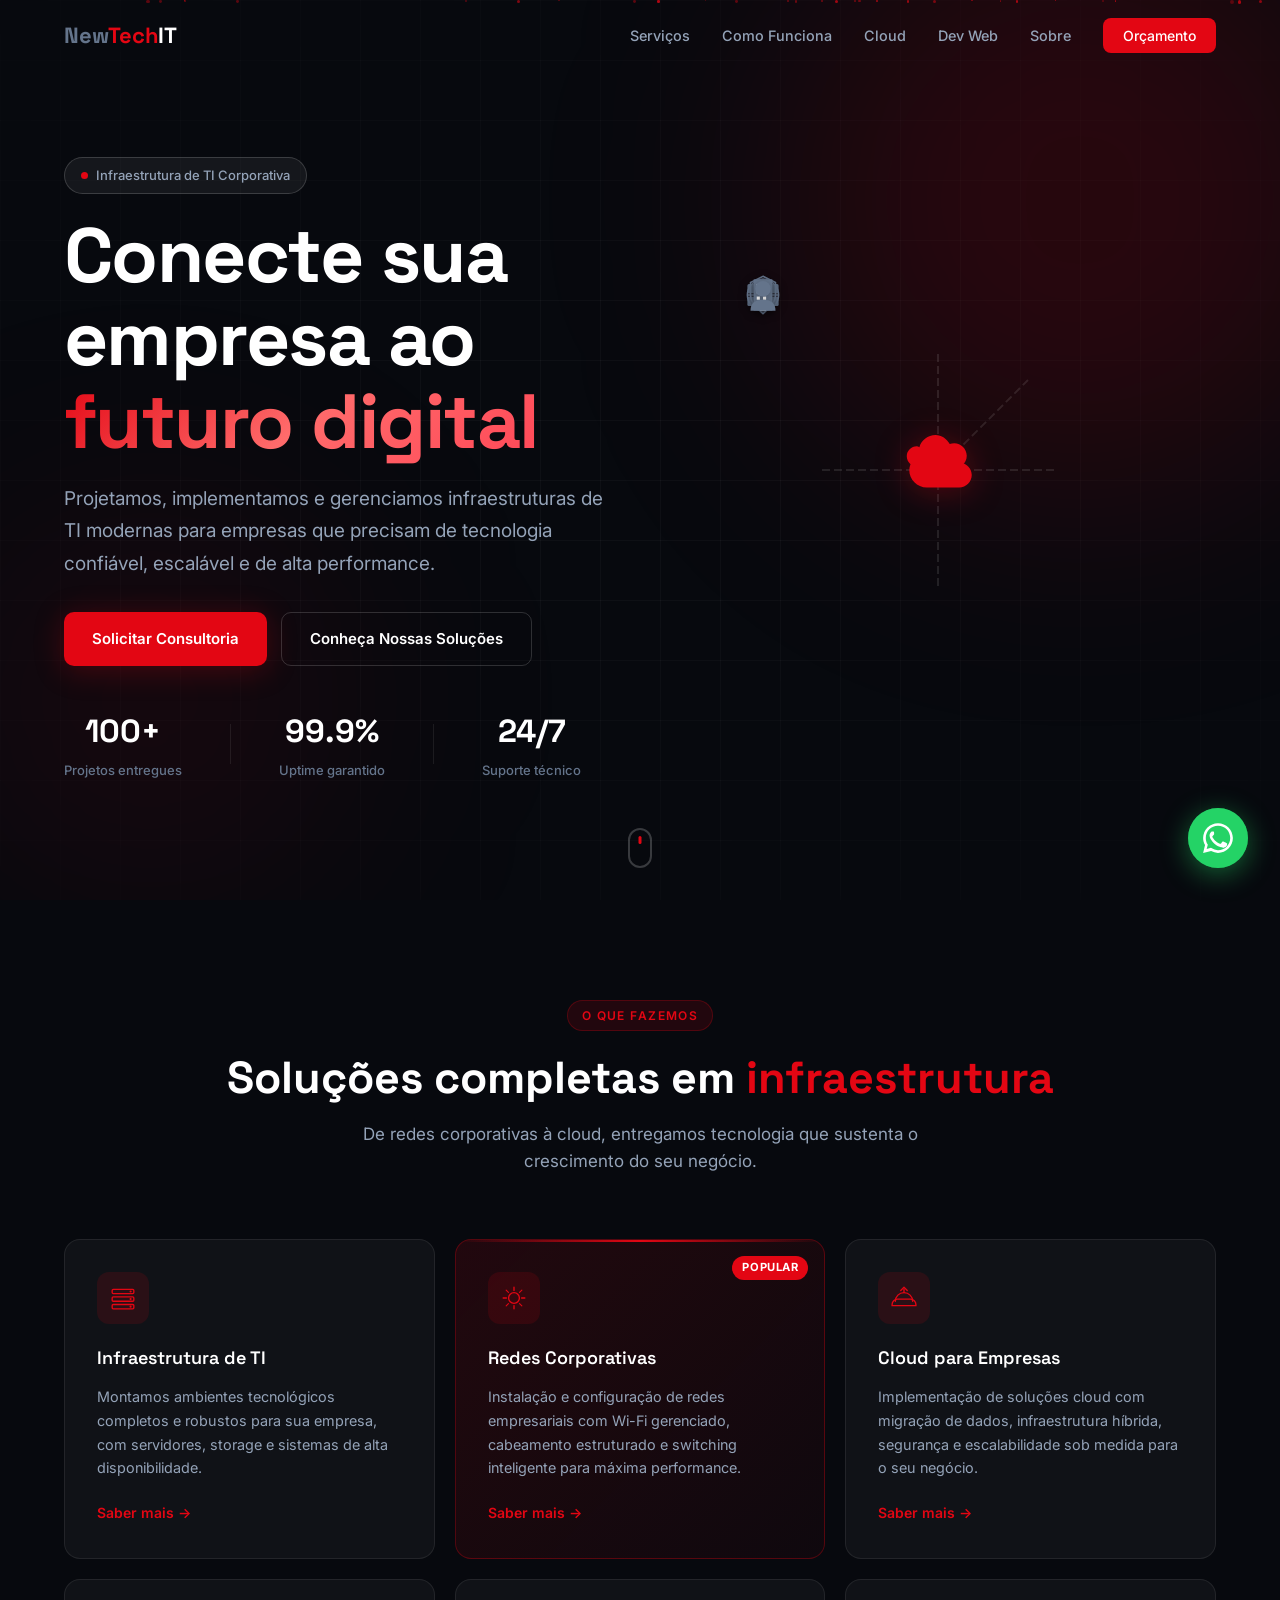
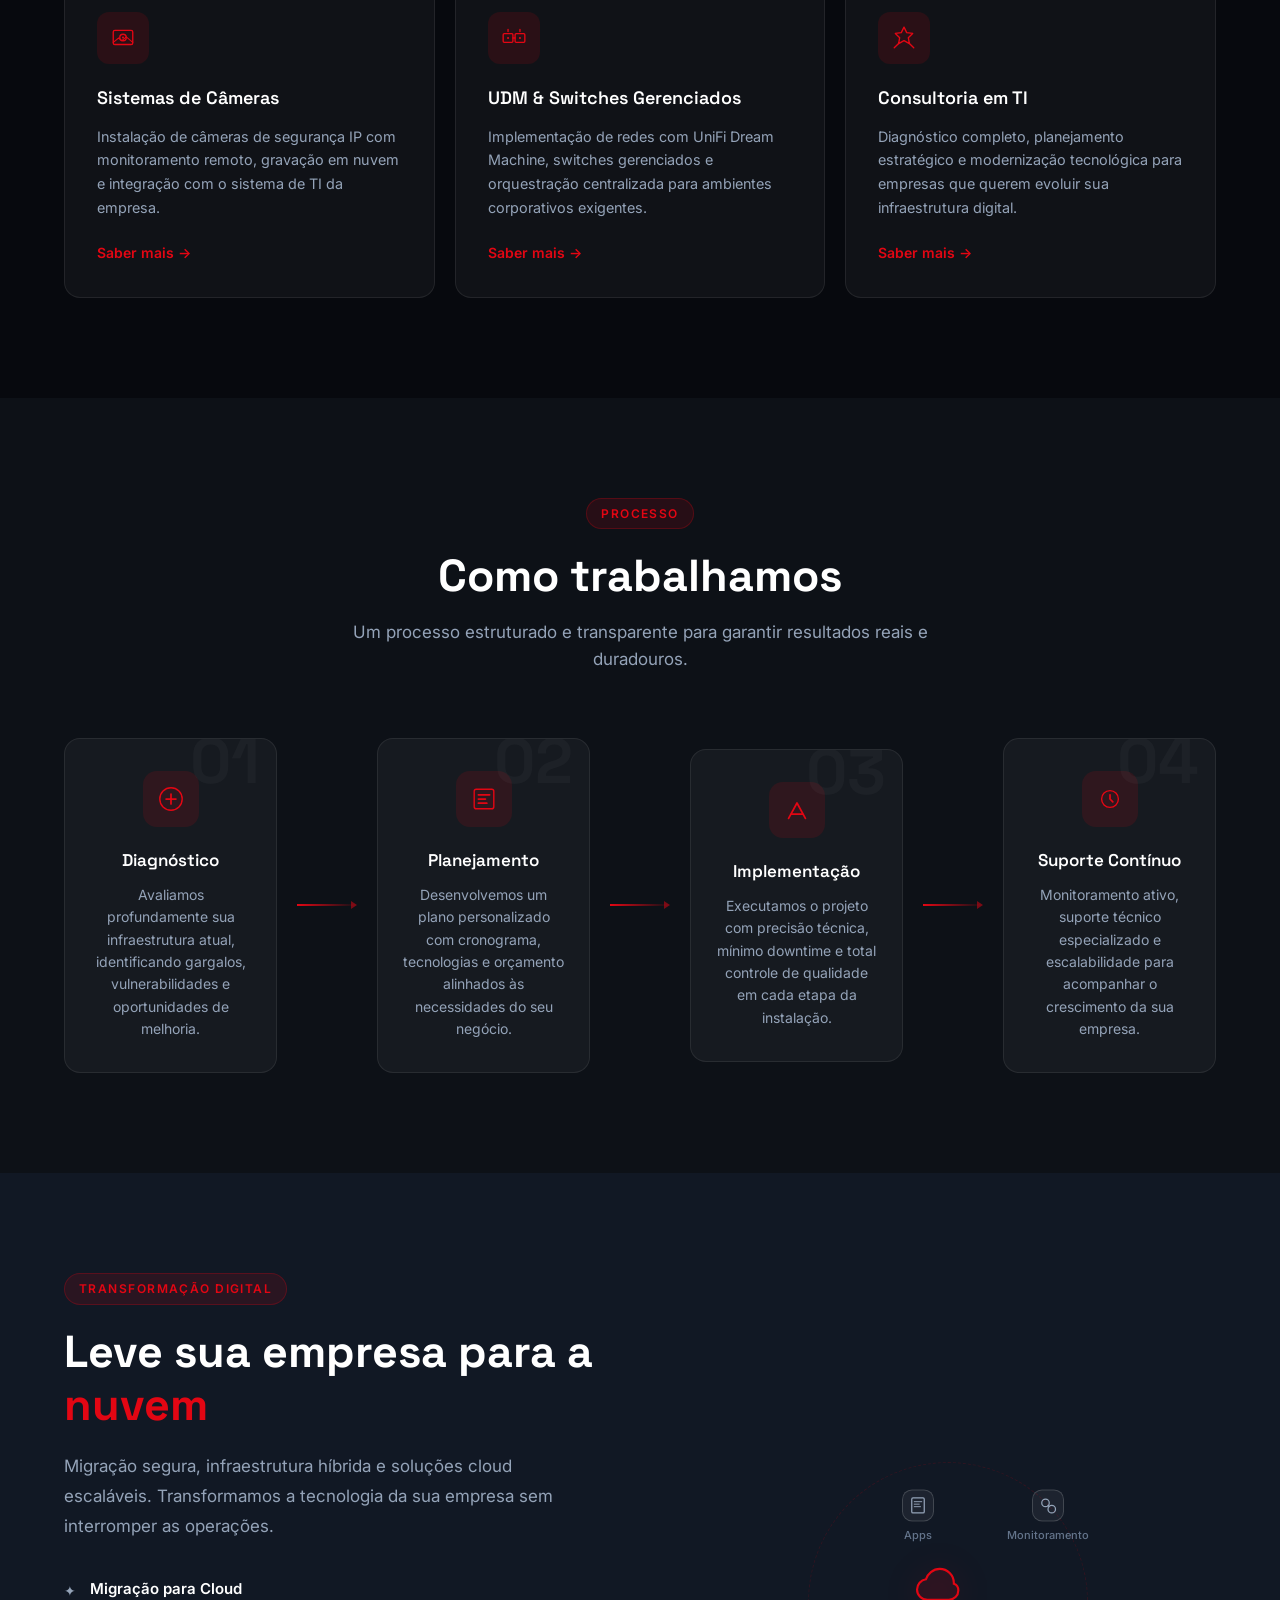
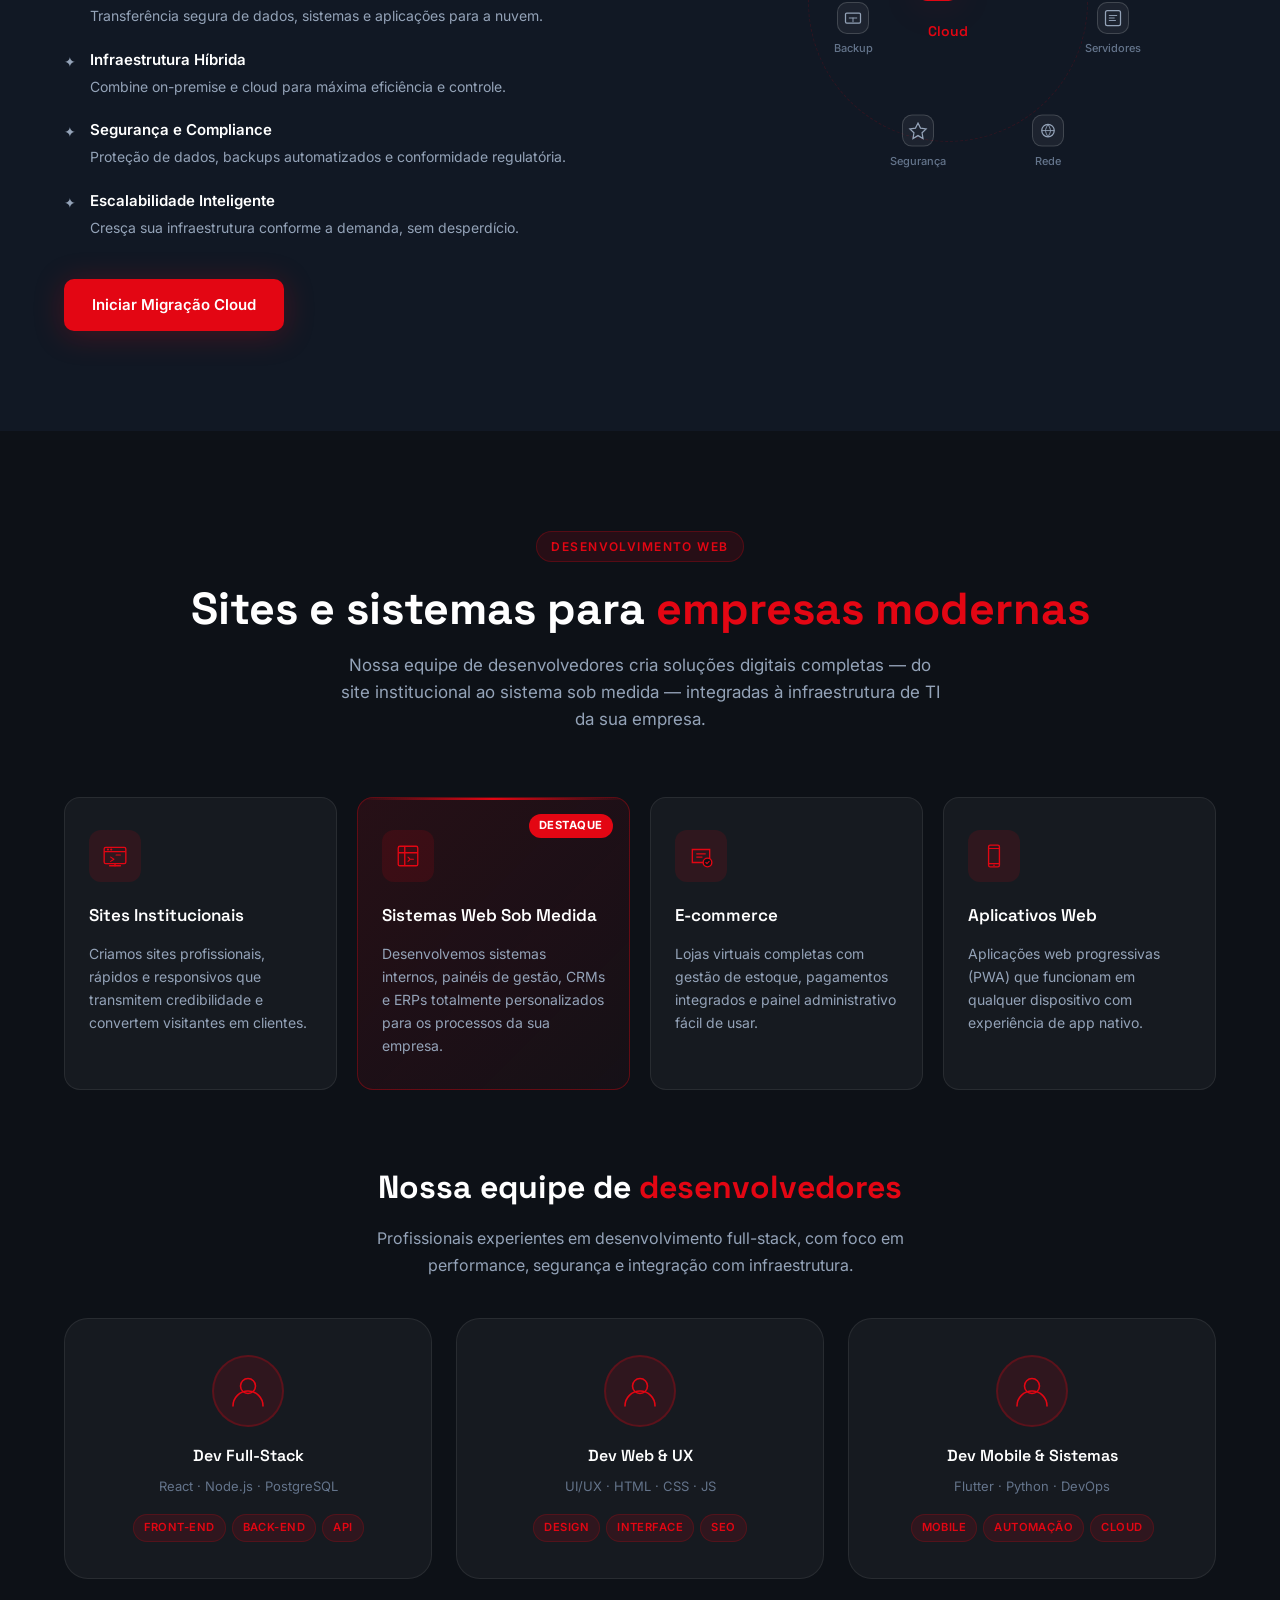
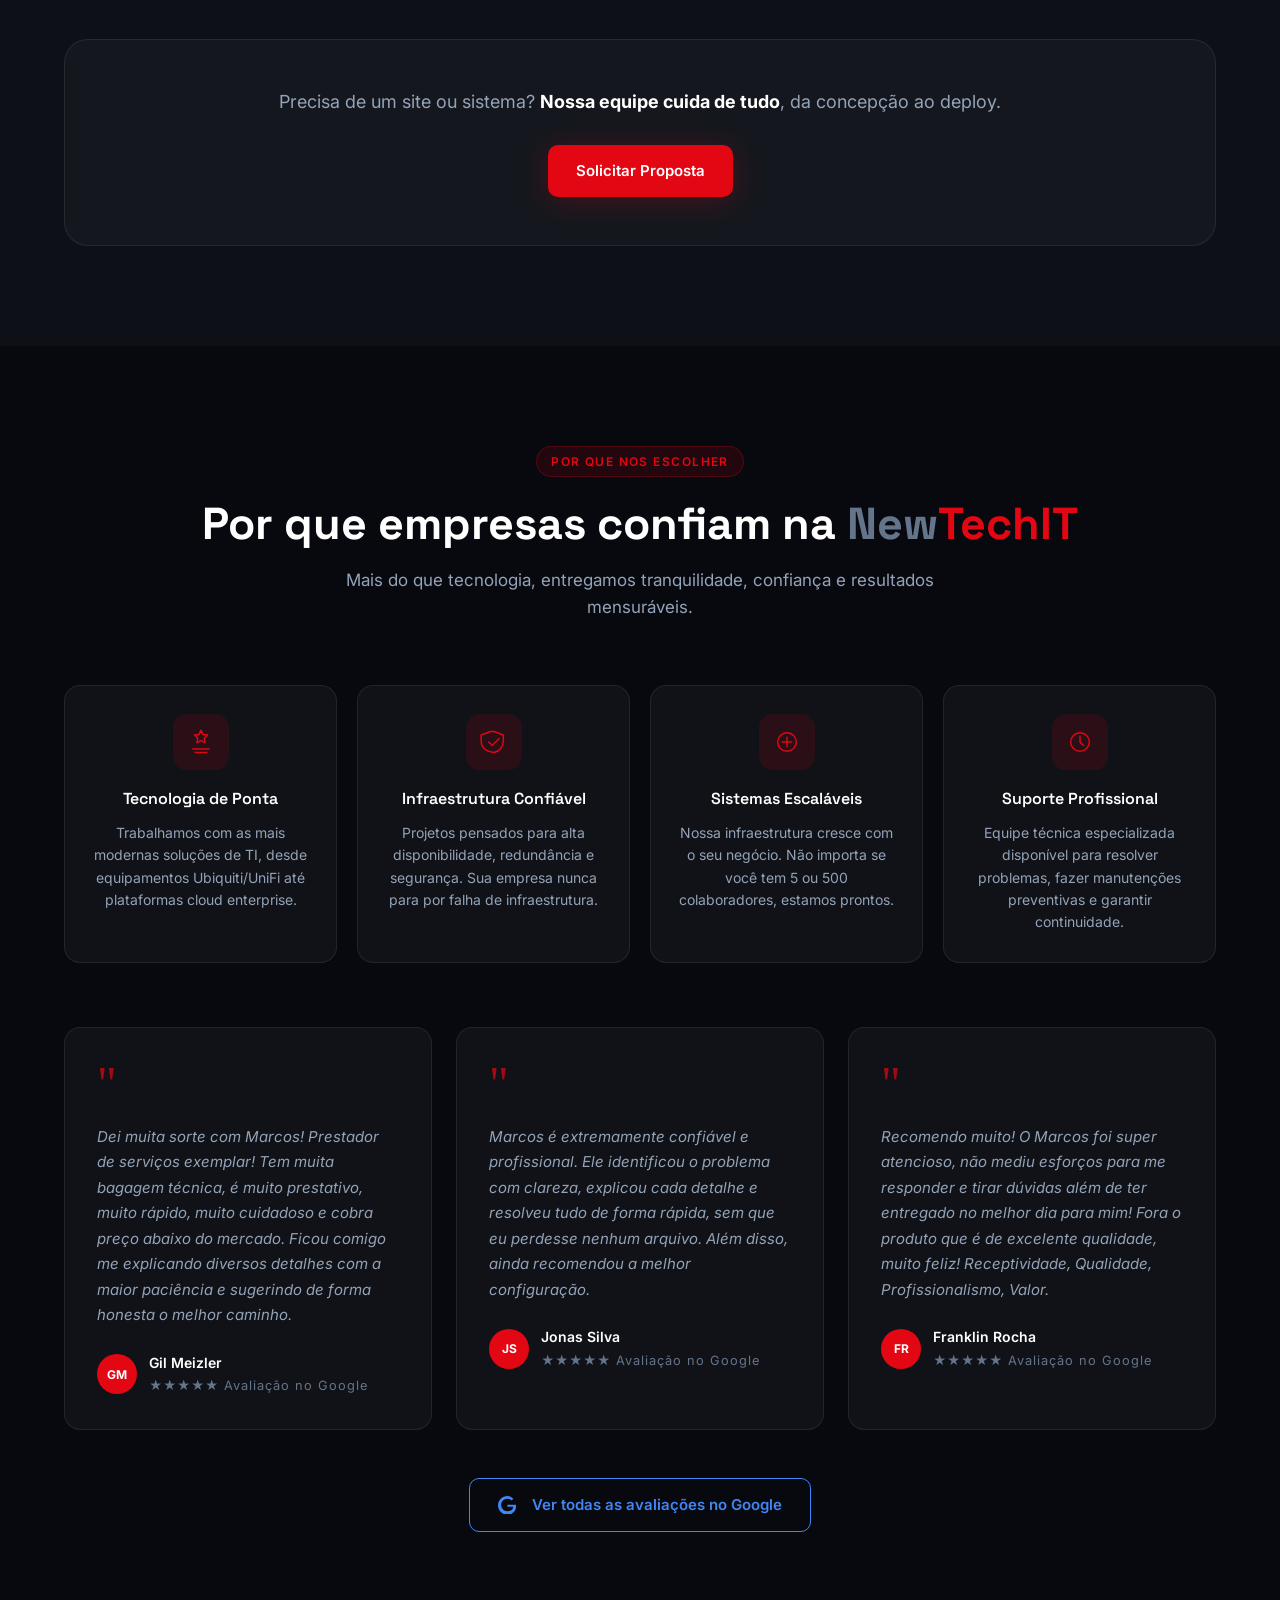
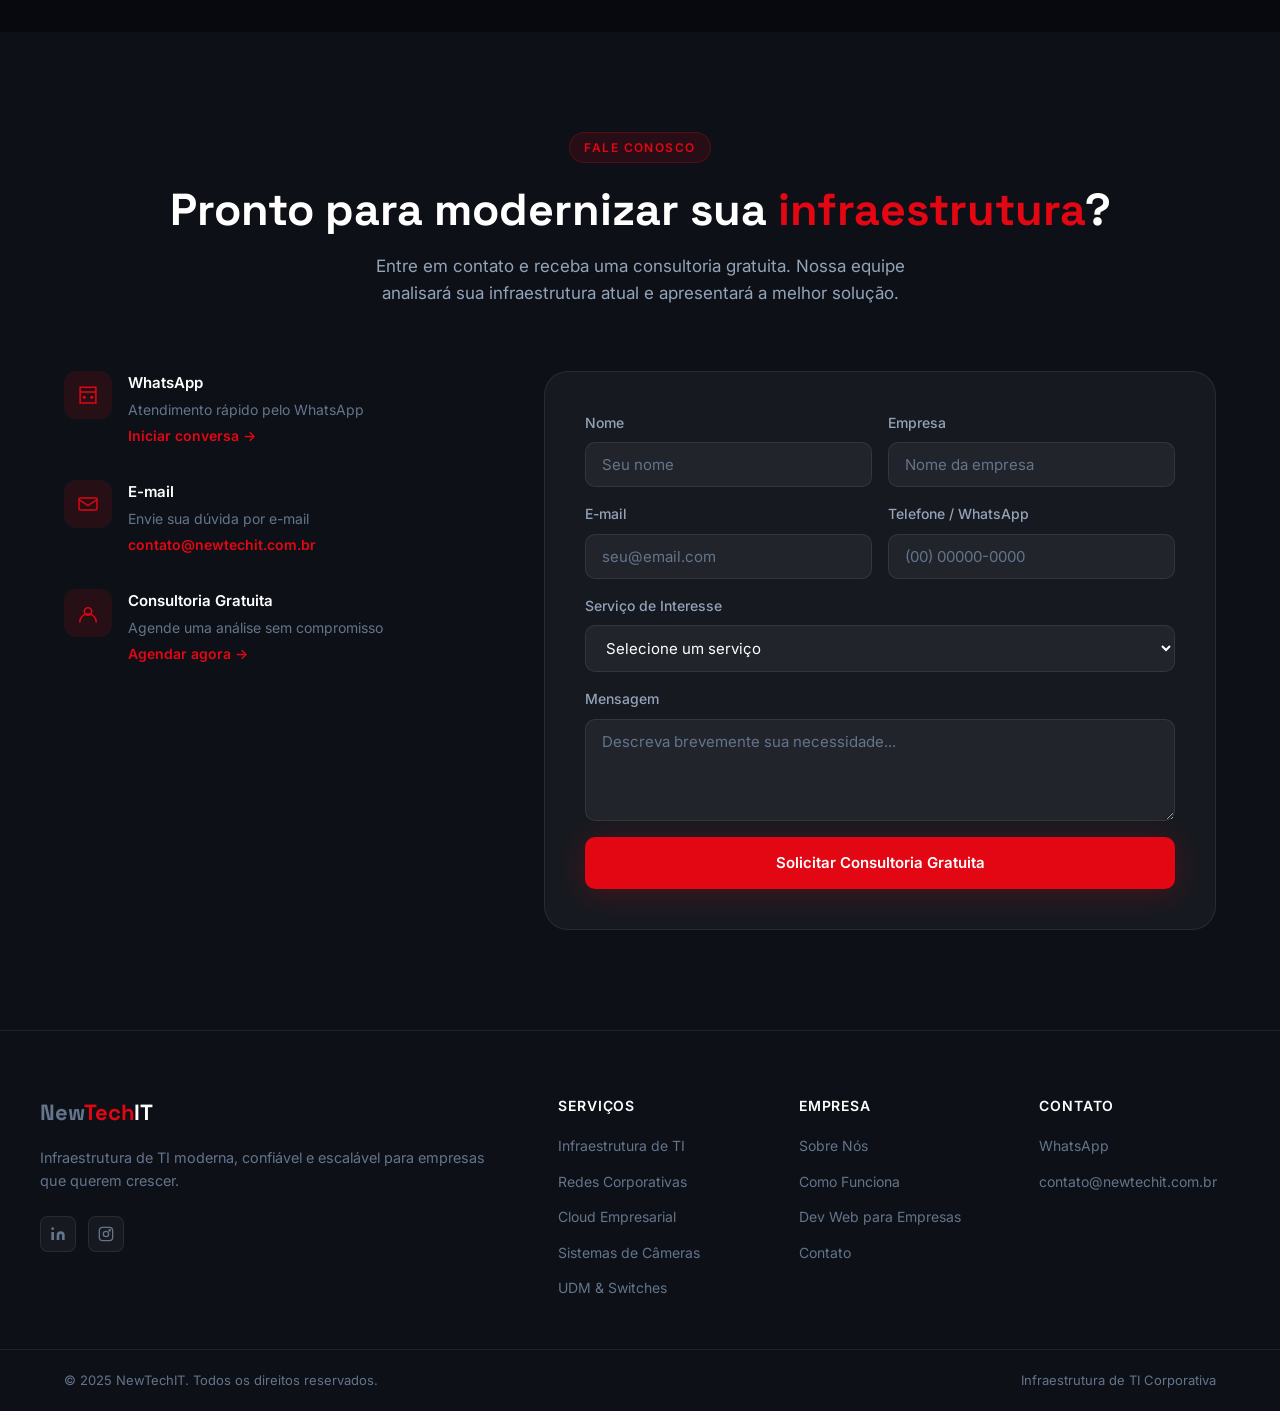
==== index.html @ f015addd "Initial commit - NewTechIT Website updates and enhancements" ====
<!DOCTYPE html>
<html lang="pt-BR">

<head>
  <meta charset="UTF-8" />
  <meta name="viewport" content="width=device-width, initial-scale=1.0" />
  <title>NewTechIT — Infraestrutura de TI para Empresas</title>
  <meta name="description"
    content="NewTechIT é especializada em infraestrutura de TI corporativa, redes, cloud e câmeras de segurança para empresas modernas." />
  <link rel="preconnect" href="https://fonts.googleapis.com" />
  <link rel="preconnect" href="https://fonts.gstatic.com" crossorigin />
  <link
    href="https://fonts.googleapis.com/css2?family=Inter:wght@300;400;500;600;700;800;900&family=Space+Grotesk:wght@400;500;600;700&display=swap"
    rel="stylesheet" />
  <link rel="stylesheet" href="style.css" />
</head>

<body>

  <!-- ===== NAVBAR ===== -->
  <nav class="navbar" id="navbar">
    <div class="container nav-inner">
      <a href="#" class="logo" aria-label="NewTechIT">
        <span class="logo-new">New</span><span class="logo-tech">Tech</span><span class="logo-it">IT</span>
      </a>
      <ul class="nav-links" id="navLinks">
        <li><a href="#services">Serviços</a></li>
        <li><a href="#how-it-works">Como Funciona</a></li>
        <li><a href="#cloud">Cloud</a></li>
        <li><a href="#webdev">Dev Web</a></li>
        <li><a href="#trust">Sobre</a></li>
        <li><a href="#contact" class="btn-nav">Orçamento</a></li>
      </ul>
      <button class="hamburger" id="hamburger" aria-label="Menu">
        <span></span><span></span><span></span>
      </button>
    </div>
  </nav>

  <!-- ===== HERO ===== -->
  <section class="hero" id="home">
    <div class="hero-bg">
      <div class="hero-grid"></div>
      <div class="hero-glow hero-glow-1"></div>
      <div class="hero-glow hero-glow-2"></div>
      <div class="moving-particles" id="particles"></div>
    </div>
    <div class="container hero-content">
      <div class="hero-text-content">
        <div class="hero-badge">
          <span class="badge-dot"></span>
          Infraestrutura de TI Corporativa
        </div>
        <h1 class="hero-title">
          Conecte sua empresa ao<br />
          <span class="gradient-text">futuro digital</span>
        </h1>
        <p class="hero-desc">
          Projetamos, implementamos e gerenciamos infraestruturas de TI modernas para empresas que precisam de
          tecnologia confiável, escalável e de alta performance.
        </p>
        <div class="hero-actions">
          <a href="https://wa.me/5511916172284" target="_blank" rel="noopener" class="btn btn-primary"
            id="btnConsultoria">Solicitar Consultoria</a>
          <a href="#services" class="btn btn-outline" id="btnSolucoes">Conheça Nossas Soluções</a>
        </div>
        <div class="hero-stats">
          <div class="stat">
            <span class="stat-number">100+</span>
            <span class="stat-label">Projetos entregues</span>
          </div>
          <div class="stat-divider"></div>
          <div class="stat">
            <span class="stat-number">99.9%</span>
            <span class="stat-label">Uptime garantido</span>
          </div>
          <div class="stat-divider"></div>
          <div class="stat">
            <span class="stat-number">24/7</span>
            <span class="stat-label">Suporte técnico</span>
          </div>
        </div>
      </div>

      <!-- Cloud Animation from newfinal -->
      <div class="hero-animation">
        <div class="cloud-container">
          <!-- Connecting Lines -->
          <svg class="connection-lines" viewBox="0 0 400 400">
            <line class="connect-line line-1" x1="200" y1="200" x2="200" y2="80" />
            <line class="connect-line line-2" x1="200" y1="200" x2="320" y2="200" />
            <line class="connect-line line-3" x1="200" y1="200" x2="200" y2="320" />
            <line class="connect-line line-4" x1="200" y1="200" x2="80" y2="200" />
            <line class="connect-line line-5" x1="200" y1="200" x2="290" y2="110" />
          </svg>

          <!-- Central Cloud -->
          <div class="cloud-center">
            <svg viewBox="0 0 64 64" fill="currentColor">
              <path
                d="M52 32c0-1.4-.2-2.7-.5-4 2.2-1.8 3.5-4.5 3.5-7.5 0-5.5-4.5-10-10-10-1.3 0-2.5.2-3.6.7C39.1 7.1 34.9 4 30 4c-6.1 0-11.3 4.1-12.9 9.7C16.4 13.3 15.7 13 15 13c-4.4 0-8 3.6-8 8 0 2.5 1.2 4.8 3 6.3-.6 1.5-1 3.1-1 4.7 0 7.7 6.3 14 14 14h26c5.5 0 10-4.5 10-10 0-5.2-4-9.5-9-9.9z" />
            </svg>
          </div>

          <!-- Orbiting Icons -->
          <div class="orbit-icon icon-server">
            <svg viewBox="0 0 64 64" fill="currentColor">
              <rect x="12" y="18" width="40" height="12" rx="2" />
              <rect x="12" y="34" width="40" height="12" rx="2" />
              <circle cx="18" cy="24" r="2" />
              <circle cx="18" cy="40" r="2" />
            </svg>
          </div>

          <div class="orbit-icon icon-globe">
            <svg viewBox="0 0 64 64" fill="currentColor">
              <circle cx="32" cy="32" r="20" fill="none" stroke="currentColor" stroke-width="2" />
              <ellipse cx="32" cy="32" rx="8" ry="20" fill="none" stroke="currentColor" stroke-width="2" />
              <line x1="12" y1="32" x2="52" y2="32" stroke="currentColor" stroke-width="2" />
              <path d="M32 12 Q38 20 38 32 T32 52" fill="none" stroke="currentColor" stroke-width="2" />
              <path d="M32 12 Q26 20 26 32 T32 52" fill="none" stroke="currentColor" stroke-width="2" />
            </svg>
          </div>

          <div class="orbit-icon icon-firewall">
            <svg viewBox="0 0 64 64" fill="currentColor">
              <path d="M32 8 L48 16 L48 32 C48 42 40 48 32 56 C24 48 16 42 16 32 L16 16 Z" fill="none"
                stroke="currentColor" stroke-width="2" />
              <path d="M28 28 L30 36 L34 26 L36 32" stroke="currentColor" stroke-width="2" fill="none" />
            </svg>
          </div>

          <div class="orbit-icon icon-building">
            <svg viewBox="0 0 64 64" fill="currentColor">
              <rect x="20" y="12" width="24" height="40" />
              <rect x="24" y="18" width="4" height="4" fill="#fff" />
              <rect x="32" y="18" width="4" height="4" fill="#fff" />
              <rect x="24" y="26" width="4" height="4" fill="#fff" />
              <rect x="32" y="26" width="4" height="4" fill="#fff" />
              <rect x="24" y="34" width="4" height="4" fill="#fff" />
              <rect x="32" y="34" width="4" height="4" fill="#fff" />
              <rect x="28" y="44" width="8" height="8" fill="#fff" />
            </svg>
          </div>

          <div class="orbit-icon icon-user">
            <svg viewBox="0 0 64 64" fill="currentColor">
              <circle cx="32" cy="24" r="10" />
              <path d="M16 52 C16 42 22 38 32 38 S48 42 48 52 Z" />
            </svg>
          </div>
        </div>
      </div>
    </div>
    <div class="hero-scroll-hint">
      <div class="scroll-wheel"></div>
    </div>
  </section>

  <!-- ===== SERVICES ===== -->
  <section class="services section-padding" id="services">
    <div class="container">
      <div class="section-header">
        <span class="section-tag">O que fazemos</span>
        <h2 class="section-title">Soluções completas em <span class="accent">infraestrutura</span></h2>
        <p class="section-desc">De redes corporativas à cloud, entregamos tecnologia que sustenta o crescimento do seu
          negócio.</p>
      </div>
      <div class="services-grid">

        <div class="service-card" data-delay="0">
          <div class="card-icon-wrap">
            <svg class="card-icon" viewBox="0 0 48 48" fill="none" xmlns="http://www.w3.org/2000/svg">
              <rect x="4" y="8" width="40" height="8" rx="2" stroke="currentColor" stroke-width="2.5" />
              <rect x="4" y="22" width="40" height="8" rx="2" stroke="currentColor" stroke-width="2.5" />
              <rect x="4" y="36" width="40" height="8" rx="2" stroke="currentColor" stroke-width="2.5" />
              <circle cx="38" cy="12" r="2" fill="currentColor" />
              <circle cx="38" cy="26" r="2" fill="currentColor" />
              <circle cx="38" cy="40" r="2" fill="currentColor" />
            </svg>
          </div>
          <h3>Infraestrutura de TI</h3>
          <p>Montamos ambientes tecnológicos completos e robustos para sua empresa, com servidores, storage e sistemas
            de alta disponibilidade.</p>
          <a href="#contact" class="card-link">Saber mais <span>→</span></a>
        </div>

        <div class="service-card featured" data-delay="100">
          <div class="card-badge">Popular</div>
          <div class="card-icon-wrap">
            <svg class="card-icon" viewBox="0 0 48 48" fill="none" xmlns="http://www.w3.org/2000/svg">
              <circle cx="24" cy="24" r="10" stroke="currentColor" stroke-width="2.5" />
              <path d="M4 24h6M38 24h6M24 4v6M24 38v6" stroke="currentColor" stroke-width="2.5"
                stroke-linecap="round" />
              <path d="M9.51 9.51l4.24 4.24M34.25 34.25l4.24 4.24M9.51 38.49l4.24-4.24M34.25 13.75l4.24-4.24"
                stroke="currentColor" stroke-width="2" stroke-linecap="round" />
            </svg>
          </div>
          <h3>Redes Corporativas</h3>
          <p>Instalação e configuração de redes empresariais com Wi-Fi gerenciado, cabeamento estruturado e switching
            inteligente para máxima performance.</p>
          <a href="#contact" class="card-link">Saber mais <span>→</span></a>
        </div>

        <div class="service-card" data-delay="200">
          <div class="card-icon-wrap">
            <svg class="card-icon" viewBox="0 0 48 48" fill="none" xmlns="http://www.w3.org/2000/svg">
              <path d="M8 30c0-8.837 7.163-16 16-16s16 7.163 16 16" stroke="currentColor" stroke-width="2.5"
                stroke-linecap="round" />
              <path d="M2 36c0-5.523 4.477-10 10-10h24c5.523 0 10 4.477 10 10v2H2v-2z" stroke="currentColor"
                stroke-width="2.5" />
              <path d="M24 14V8M18 10l6-6 6 6" stroke="currentColor" stroke-width="2.5" stroke-linecap="round"
                stroke-linejoin="round" />
            </svg>
          </div>
          <h3>Cloud para Empresas</h3>
          <p>Implementação de soluções cloud com migração de dados, infraestrutura híbrida, segurança e escalabilidade
            sob medida para o seu negócio.</p>
          <a href="#contact" class="card-link">Saber mais <span>→</span></a>
        </div>

        <div class="service-card" data-delay="300">
          <div class="card-icon-wrap">
            <svg class="card-icon" viewBox="0 0 48 48" fill="none" xmlns="http://www.w3.org/2000/svg">
              <rect x="6" y="10" width="36" height="26" rx="3" stroke="currentColor" stroke-width="2.5" />
              <circle cx="24" cy="23" r="6" stroke="currentColor" stroke-width="2.5" />
              <circle cx="24" cy="23" r="2" fill="currentColor" />
              <path d="M6 32l10-8 6 5 8-7 12 10" stroke="currentColor" stroke-width="2" stroke-linecap="round"
                stroke-linejoin="round" />
            </svg>
          </div>
          <h3>Sistemas de Câmeras</h3>
          <p>Instalação de câmeras de segurança IP com monitoramento remoto, gravação em nuvem e integração com o
            sistema de TI da empresa.</p>
          <a href="#contact" class="card-link">Saber mais <span>→</span></a>
        </div>

        <div class="service-card" data-delay="400">
          <div class="card-icon-wrap">
            <svg class="card-icon" viewBox="0 0 48 48" fill="none" xmlns="http://www.w3.org/2000/svg">
              <rect x="4" y="16" width="18" height="16" rx="2" stroke="currentColor" stroke-width="2.5" />
              <rect x="26" y="16" width="18" height="16" rx="2" stroke="currentColor" stroke-width="2.5" />
              <path d="M22 24h4" stroke="currentColor" stroke-width="2.5" stroke-linecap="round" />
              <path d="M13 12V8M35 12V8" stroke="currentColor" stroke-width="2.5" stroke-linecap="round" />
              <circle cx="13" cy="24" r="2" fill="currentColor" />
              <circle cx="35" cy="24" r="2" fill="currentColor" />
            </svg>
          </div>
          <h3>UDM & Switches Gerenciados</h3>
          <p>Implementação de redes com UniFi Dream Machine, switches gerenciados e orquestração centralizada para
            ambientes corporativos exigentes.</p>
          <a href="#contact" class="card-link">Saber mais <span>→</span></a>
        </div>

        <div class="service-card" data-delay="500">
          <div class="card-icon-wrap">
            <svg class="card-icon" viewBox="0 0 48 48" fill="none" xmlns="http://www.w3.org/2000/svg">
              <path d="M24 4l5 10 11 1.6-8 7.8 1.9 11L24 29l-9.9 5.4L16 23.4 8 15.6 19 14z" stroke="currentColor"
                stroke-width="2.5" stroke-linejoin="round" />
              <path d="M14 34l-8 8M34 34l8 8" stroke="currentColor" stroke-width="2.5" stroke-linecap="round" />
            </svg>
          </div>
          <h3>Consultoria em TI</h3>
          <p>Diagnóstico completo, planejamento estratégico e modernização tecnológica para empresas que querem evoluir
            sua infraestrutura digital.</p>
          <a href="#contact" class="card-link">Saber mais <span>→</span></a>
        </div>

      </div>
    </div>
  </section>

  <!-- ===== HOW IT WORKS ===== -->
  <section class="how-it-works section-padding dark-section" id="how-it-works">
    <div class="container">
      <div class="section-header light">
        <span class="section-tag">Processo</span>
        <h2 class="section-title">Como trabalhamos</h2>
        <p class="section-desc">Um processo estruturado e transparente para garantir resultados reais e duradouros.</p>
      </div>
      <div class="steps-grid">
        <div class="step-card" data-step="01">
          <div class="step-number">01</div>
          <div class="step-icon">
            <svg viewBox="0 0 40 40" fill="none">
              <circle cx="20" cy="20" r="16" stroke="currentColor" stroke-width="2" />
              <path d="M13 20h14M20 13v14" stroke="currentColor" stroke-width="2.5" stroke-linecap="round" />
            </svg>
          </div>
          <h3>Diagnóstico</h3>
          <p>Avaliamos profundamente sua infraestrutura atual, identificando gargalos, vulnerabilidades e oportunidades
            de melhoria.</p>
        </div>
        <div class="step-connector"></div>
        <div class="step-card" data-step="02">
          <div class="step-number">02</div>
          <div class="step-icon">
            <svg viewBox="0 0 40 40" fill="none">
              <rect x="6" y="6" width="28" height="28" rx="3" stroke="currentColor" stroke-width="2" />
              <path d="M12 14h16M12 20h10M12 26h12" stroke="currentColor" stroke-width="2.5" stroke-linecap="round" />
            </svg>
          </div>
          <h3>Planejamento</h3>
          <p>Desenvolvemos um plano personalizado com cronograma, tecnologias e orçamento alinhados às necessidades do
            seu negócio.</p>
        </div>
        <div class="step-connector"></div>
        <div class="step-card" data-step="03">
          <div class="step-number">03</div>
          <div class="step-icon">
            <svg viewBox="0 0 40 40" fill="none">
              <path d="M8 32L20 10l12 22" stroke="currentColor" stroke-width="2.5" stroke-linecap="round"
                stroke-linejoin="round" />
              <path d="M12 26h16" stroke="currentColor" stroke-width="2.5" stroke-linecap="round" />
            </svg>
          </div>
          <h3>Implementação</h3>
          <p>Executamos o projeto com precisão técnica, mínimo downtime e total controle de qualidade em cada etapa da
            instalação.</p>
        </div>
        <div class="step-connector"></div>
        <div class="step-card" data-step="04">
          <div class="step-number">04</div>
          <div class="step-icon">
            <svg viewBox="0 0 40 40" fill="none">
              <circle cx="20" cy="20" r="12" stroke="currentColor" stroke-width="2" />
              <path d="M20 14v6l4 4" stroke="currentColor" stroke-width="2.5" stroke-linecap="round"
                stroke-linejoin="round" />
            </svg>
          </div>
          <h3>Suporte Contínuo</h3>
          <p>Monitoramento ativo, suporte técnico especializado e escalabilidade para acompanhar o crescimento da sua
            empresa.</p>
        </div>
      </div>
    </div>
  </section>

  <!-- ===== CLOUD SECTION ===== -->
  <section class="cloud-section section-padding" id="cloud">
    <div class="container cloud-inner">
      <div class="cloud-text">
        <span class="section-tag">Transformação Digital</span>
        <h2 class="section-title">Leve sua empresa para a <span class="accent">nuvem</span></h2>
        <p>Migração segura, infraestrutura híbrida e soluções cloud escaláveis. Transformamos a tecnologia da sua
          empresa sem interromper as operações.</p>
        <ul class="cloud-features">
          <li>
            <span class="feature-icon">✦</span>
            <div>
              <strong>Migração para Cloud</strong>
              <span>Transferência segura de dados, sistemas e aplicações para a nuvem.</span>
            </div>
          </li>
          <li>
            <span class="feature-icon">✦</span>
            <div>
              <strong>Infraestrutura Híbrida</strong>
              <span>Combine on-premise e cloud para máxima eficiência e controle.</span>
            </div>
          </li>
          <li>
            <span class="feature-icon">✦</span>
            <div>
              <strong>Segurança e Compliance</strong>
              <span>Proteção de dados, backups automatizados e conformidade regulatória.</span>
            </div>
          </li>
          <li>
            <span class="feature-icon">✦</span>
            <div>
              <strong>Escalabilidade Inteligente</strong>
              <span>Cresça sua infraestrutura conforme a demanda, sem desperdício.</span>
            </div>
          </li>
        </ul>
        <a href="https://wa.me/5511916172284" target="_blank" rel="noopener" class="btn btn-primary"
          id="btnCloud">Iniciar Migração Cloud</a>
      </div>
      <div class="cloud-visual">
        <div class="cloud-diagram">
          <div class="cloud-center">
            <svg viewBox="0 0 80 60" fill="none" class="cloud-svg">
              <path
                d="M16 44c-6.627 0-12-5.373-12-12 0-6.075 4.518-11.1 10.376-11.9C16.15 13.76 22.628 8 30.4 8c9.057 0 16.4 7.343 16.4 16.4 0 .282-.007.563-.021.842C49.61 26.09 52 29.245 52 33c0 6.075-4.925 11-11 11H16z"
                stroke="currentColor" stroke-width="2.5" fill="currentColor" fill-opacity="0.1" />
            </svg>
            <span class="cloud-label">Cloud</span>
          </div>
          <div class="cloud-nodes">
            <div class="cloud-node" style="--angle: 0deg; --dist: 130px">
              <svg viewBox="0 0 32 32" fill="none">
                <rect x="4" y="4" width="24" height="24" rx="3" stroke="currentColor" stroke-width="2" />
                <path d="M10 12h12M10 16h8M10 20h10" stroke="currentColor" stroke-width="1.5" stroke-linecap="round" />
              </svg>
              <span>Servidores</span>
            </div>
            <div class="cloud-node" style="--angle: 60deg; --dist: 130px">
              <svg viewBox="0 0 32 32" fill="none">
                <circle cx="16" cy="16" r="10" stroke="currentColor" stroke-width="2" />
                <path d="M6 16h20M16 6c-2.5 4-4 8-4 10s1.5 6 4 10M16 6c2.5 4 4 8 4 10s-1.5 6-4 10" stroke="currentColor"
                  stroke-width="1.5" />
              </svg>
              <span>Rede</span>
            </div>
            <div class="cloud-node" style="--angle: 120deg; --dist: 130px">
              <svg viewBox="0 0 32 32" fill="none">
                <path d="M16 4l4 8 9 1.3-6.5 6.3 1.5 9L16 24l-8 4.6 1.5-9L3 13.3 12 12z" stroke="currentColor"
                  stroke-width="2" />
              </svg>
              <span>Segurança</span>
            </div>
            <div class="cloud-node" style="--angle: 180deg; --dist: 130px">
              <svg viewBox="0 0 32 32" fill="none">
                <rect x="4" y="8" width="24" height="16" rx="2" stroke="currentColor" stroke-width="2" />
                <path d="M10 16h12M16 16v6" stroke="currentColor" stroke-width="1.5" stroke-linecap="round" />
              </svg>
              <span>Backup</span>
            </div>
            <div class="cloud-node" style="--angle: 240deg; --dist: 130px">
              <svg viewBox="0 0 32 32" fill="none">
                <rect x="6" y="4" width="20" height="24" rx="2" stroke="currentColor" stroke-width="2" />
                <path d="M10 10h12M10 14h8M10 18h10" stroke="currentColor" stroke-width="1.5" stroke-linecap="round" />
              </svg>
              <span>Apps</span>
            </div>
            <div class="cloud-node" style="--angle: 300deg; --dist: 130px">
              <svg viewBox="0 0 32 32" fill="none">
                <circle cx="12" cy="12" r="6" stroke="currentColor" stroke-width="2" />
                <circle cx="22" cy="22" r="6" stroke="currentColor" stroke-width="2" />
                <path d="M16 16l2 2" stroke="currentColor" stroke-width="2" stroke-linecap="round" />
              </svg>
              <span>Monitoramento</span>
            </div>
          </div>
        </div>
      </div>
    </div>
  </section>

  <!-- ===== WEB DEV SECTION ===== -->
  <section class="webdev-section section-padding dark-section" id="webdev">
    <div class="container">
      <div class="section-header light">
        <span class="section-tag">Desenvolvimento Web</span>
        <h2 class="section-title">Sites e sistemas para <span class="accent">empresas modernas</span></h2>
        <p class="section-desc">Nossa equipe de desenvolvedores cria soluções digitais completas — do site institucional
          ao sistema sob medida — integradas à infraestrutura de TI da sua empresa.</p>
      </div>

      <!-- Web services grid -->
      <div class="webdev-grid">

        <div class="webdev-card">
          <div class="webdev-icon">
            <svg viewBox="0 0 48 48" fill="none" xmlns="http://www.w3.org/2000/svg">
              <rect x="4" y="8" width="40" height="30" rx="3" stroke="currentColor" stroke-width="2.5" />
              <path d="M4 16h40" stroke="currentColor" stroke-width="2.5" />
              <circle cx="11" cy="12" r="2" fill="currentColor" />
              <circle cx="17" cy="12" r="2" fill="currentColor" />
              <path d="M16 26l6 4-6 4M26 22h8" stroke="currentColor" stroke-width="2" stroke-linecap="round"
                stroke-linejoin="round" />
              <path d="M14 42h20" stroke="currentColor" stroke-width="2.5" stroke-linecap="round" />
              <path d="M24 38v4" stroke="currentColor" stroke-width="2.5" stroke-linecap="round" />
            </svg>
          </div>
          <h3>Sites Institucionais</h3>
          <p>Criamos sites profissionais, rápidos e responsivos que transmitem credibilidade e convertem visitantes em
            clientes.</p>
        </div>

        <div class="webdev-card featured-card">
          <div class="card-badge">Destaque</div>
          <div class="webdev-icon">
            <svg viewBox="0 0 48 48" fill="none" xmlns="http://www.w3.org/2000/svg">
              <rect x="6" y="6" width="36" height="36" rx="3" stroke="currentColor" stroke-width="2.5" />
              <path d="M6 18h36" stroke="currentColor" stroke-width="2.5" />
              <path d="M18 6v36" stroke="currentColor" stroke-width="2.5" />
              <path d="M24 26l4 4-4 4M30 30h4" stroke="currentColor" stroke-width="2" stroke-linecap="round"
                stroke-linejoin="round" />
            </svg>
          </div>
          <h3>Sistemas Web Sob Medida</h3>
          <p>Desenvolvemos sistemas internos, painéis de gestão, CRMs e ERPs totalmente personalizados para os processos
            da sua empresa.</p>
        </div>

        <div class="webdev-card">
          <div class="webdev-icon">
            <svg viewBox="0 0 48 48" fill="none" xmlns="http://www.w3.org/2000/svg">
              <path d="M8 12h32v24H8z" stroke="currentColor" stroke-width="2.5" rx="2" />
              <path d="M16 20h16M16 26h10" stroke="currentColor" stroke-width="2" stroke-linecap="round" />
              <circle cx="36" cy="36" r="8" fill="var(--bg-dark-2)" stroke="currentColor" stroke-width="2.5" />
              <path d="M33 36l2 2 4-4" stroke="currentColor" stroke-width="2" stroke-linecap="round"
                stroke-linejoin="round" />
            </svg>
          </div>
          <h3>E-commerce</h3>
          <p>Lojas virtuais completas com gestão de estoque, pagamentos integrados e painel administrativo fácil de
            usar.</p>
        </div>

        <div class="webdev-card">
          <div class="webdev-icon">
            <svg viewBox="0 0 48 48" fill="none" xmlns="http://www.w3.org/2000/svg">
              <rect x="14" y="4" width="20" height="40" rx="3" stroke="currentColor" stroke-width="2.5" />
              <path d="M14 10h20M14 38h20" stroke="currentColor" stroke-width="2" />
              <circle cx="24" cy="41" r="1.5" fill="currentColor" />
            </svg>
          </div>
          <h3>Aplicativos Web</h3>
          <p>Aplicações web progressivas (PWA) que funcionam em qualquer dispositivo com experiência de app nativo.</p>
        </div>

      </div>

      <!-- Team section -->
      <div class="team-section">
        <div class="team-header">
          <h3>Nossa equipe de <span class="accent">desenvolvedores</span></h3>
          <p>Profissionais experientes em desenvolvimento full-stack, com foco em performance, segurança e integração
            com infraestrutura.</p>
        </div>
        <div class="team-grid">
          <div class="team-card">
            <div class="team-avatar">
              <svg viewBox="0 0 64 64" fill="none">
                <circle cx="32" cy="24" r="12" stroke="currentColor" stroke-width="2.5" />
                <path d="M8 56c0-13.255 10.745-24 24-24s24 10.745 24 24" stroke="currentColor" stroke-width="2.5"
                  stroke-linecap="round" />
              </svg>
            </div>
            <div class="team-info">
              <strong>Dev Full-Stack</strong>
              <span>React · Node.js · PostgreSQL</span>
            </div>
            <div class="team-tags">
              <span>Front-end</span>
              <span>Back-end</span>
              <span>API</span>
            </div>
          </div>
          <div class="team-card">
            <div class="team-avatar">
              <svg viewBox="0 0 64 64" fill="none">
                <circle cx="32" cy="24" r="12" stroke="currentColor" stroke-width="2.5" />
                <path d="M8 56c0-13.255 10.745-24 24-24s24 10.745 24 24" stroke="currentColor" stroke-width="2.5"
                  stroke-linecap="round" />
              </svg>
            </div>
            <div class="team-info">
              <strong>Dev Web & UX</strong>
              <span>UI/UX · HTML · CSS · JS</span>
            </div>
            <div class="team-tags">
              <span>Design</span>
              <span>Interface</span>
              <span>SEO</span>
            </div>
          </div>
          <div class="team-card">
            <div class="team-avatar">
              <svg viewBox="0 0 64 64" fill="none">
                <circle cx="32" cy="24" r="12" stroke="currentColor" stroke-width="2.5" />
                <path d="M8 56c0-13.255 10.745-24 24-24s24 10.745 24 24" stroke="currentColor" stroke-width="2.5"
                  stroke-linecap="round" />
              </svg>
            </div>
            <div class="team-info">
              <strong>Dev Mobile & Sistemas</strong>
              <span>Flutter · Python · DevOps</span>
            </div>
            <div class="team-tags">
              <span>Mobile</span>
              <span>Automação</span>
              <span>Cloud</span>
            </div>
          </div>
        </div>
      </div>

      <div class="webdev-cta">
        <p>Precisa de um site ou sistema? <strong>Nossa equipe cuida de tudo</strong>, da concepção ao deploy.</p>
        <a href="https://wa.me/5511916172284" target="_blank" rel="noopener" class="btn btn-primary"
          id="btnWebDev">Solicitar Proposta</a>
      </div>
    </div>
  </section>

  <!-- ===== TRUST SECTION ===== -->
  <section class="trust-section section-padding" id="trust">
    <div class="container">
      <div class="section-header">
        <span class="section-tag">Por que nos escolher</span>
        <h2 class="section-title">Por que empresas confiam na <span class="accent"><span
              class="logo-new">New</span>TechIT</span></h2>
        <p class="section-desc">Mais do que tecnologia, entregamos tranquilidade, confiança e resultados mensuráveis.
        </p>
      </div>
      <div class="trust-grid">
        <div class="trust-card">
          <div class="trust-icon">
            <svg viewBox="0 0 48 48" fill="none">
              <path d="M24 4l3.5 7 7.7 1.1-5.6 5.4 1.3 7.5L24 21.5l-6.9 3.5 1.3-7.5L12.8 12.1 20.5 11z"
                stroke="currentColor" stroke-width="2.5" stroke-linejoin="round" />
              <path d="M10 36h28M14 42h20" stroke="currentColor" stroke-width="2.5" stroke-linecap="round" />
            </svg>
          </div>
          <h3>Tecnologia de Ponta</h3>
          <p>Trabalhamos com as mais modernas soluções de TI, desde equipamentos Ubiquiti/UniFi até plataformas cloud
            enterprise.</p>
        </div>
        <div class="trust-card">
          <div class="trust-icon">
            <svg viewBox="0 0 48 48" fill="none">
              <path d="M24 6l16 6v10c0 10-7 18-16 20C8 40 2 32 2 22V12l16-6z" stroke="currentColor"
                stroke-width="2.5" />
              <path d="M15 24l6 6 12-12" stroke="currentColor" stroke-width="2.5" stroke-linecap="round"
                stroke-linejoin="round" />
            </svg>
          </div>
          <h3>Infraestrutura Confiável</h3>
          <p>Projetos pensados para alta disponibilidade, redundância e segurança. Sua empresa nunca para por falha de
            infraestrutura.</p>
        </div>
        <div class="trust-card">
          <div class="trust-icon">
            <svg viewBox="0 0 48 48" fill="none">
              <path d="M8 24c0-8.837 7.163-16 16-16s16 7.163 16 16-7.163 16-16 16S8 32.837 8 24z" stroke="currentColor"
                stroke-width="2.5" />
              <path d="M16 24h16M24 16v16" stroke="currentColor" stroke-width="2.5" stroke-linecap="round" />
            </svg>
          </div>
          <h3>Sistemas Escaláveis</h3>
          <p>Nossa infraestrutura cresce com o seu negócio. Não importa se você tem 5 ou 500 colaboradores, estamos
            prontos.</p>
        </div>
        <div class="trust-card">
          <div class="trust-icon">
            <svg viewBox="0 0 48 48" fill="none">
              <circle cx="24" cy="24" r="16" stroke="currentColor" stroke-width="2.5" />
              <path d="M24 14v10l6 6" stroke="currentColor" stroke-width="2.5" stroke-linecap="round"
                stroke-linejoin="round" />
            </svg>
          </div>
          <h3>Suporte Profissional</h3>
          <p>Equipe técnica especializada disponível para resolver problemas, fazer manutenções preventivas e garantir
            continuidade.</p>
        </div>
      </div>

      <!-- Testimonials -->
      <div class="testimonials">
        <div class="testimonial-card">
          <div class="quote-icon">"</div>
          <p>Dei muita sorte com Marcos! Prestador de serviços exemplar! Tem muita bagagem técnica, é muito prestativo,
            muito rápido, muito cuidadoso e cobra preço abaixo do mercado. Ficou comigo me explicando diversos detalhes
            com a maior paciência e sugerindo de forma honesta o melhor caminho.</p>
          <div class="testimonial-author">
            <div class="author-avatar">GM</div>
            <div>
              <strong>Gil Meizler</strong>
              <span class="review-stars">★★★★★ Avaliação no Google</span>
            </div>
          </div>
        </div>
        <div class="testimonial-card">
          <div class="quote-icon">"</div>
          <p>Marcos é extremamente confiável e profissional. Ele identificou o problema com clareza, explicou cada
            detalhe e resolveu tudo de forma rápida, sem que eu perdesse nenhum arquivo. Além disso, ainda recomendou a
            melhor configuração.</p>
          <div class="testimonial-author">
            <div class="author-avatar">JS</div>
            <div>
              <strong>Jonas Silva</strong>
              <span class="review-stars">★★★★★ Avaliação no Google</span>
            </div>
          </div>
        </div>
        <div class="testimonial-card">
          <div class="quote-icon">"</div>
          <p>Recomendo muito! O Marcos foi super atencioso, não mediu esforços para me responder e tirar dúvidas além de
            ter entregado no melhor dia para mim! Fora o produto que é de excelente qualidade, muito feliz!
            Receptividade, Qualidade, Profissionalismo, Valor.</p>
          <div class="testimonial-author">
            <div class="author-avatar">FR</div>
            <div>
              <strong>Franklin Rocha</strong>
              <span class="review-stars">★★★★★ Avaliação no Google</span>
            </div>
          </div>
        </div>
      </div>

      <div class="testimonials-cta" style="text-align: center; margin-top: 48px;">
        <a href="https://share.google/hChO7Q6Cl0wv4egQi" target="_blank" rel="noopener" class="btn btn-outline"
          style="border-color: #4285F4; color: #4285F4;">
          <svg viewBox="0 0 24 24" width="18" height="18" fill="currentColor"
            style="margin-right: 8px; vertical-align: middle;">
            <path
              d="M12.48 10.92v3.28h7.84c-.24 1.84-.92 3.32-2.32 4.44-1.28.88-3 1.6-5.52 1.6-4.52 0-8.24-3.68-8.24-8.24s3.72-8.24 8.24-8.24c2.48 0 4.28.96 5.64 2.24l2.32-2.32C18.44 1.84 15.84 0 12.48 0 5.6 0 0 5.6 0 12.48s5.6 12.48 12.48 12.48c3.68 0 6.48-1.2 8.64-3.48 2.32-2.32 3.04-5.56 3.04-8.16 0-.6-.04-1.2-.16-1.8h-11.52z" />
          </svg>
          Ver todas as avaliações no Google
        </a>
      </div>
    </div>
  </section>

  <!-- ===== CONTACT SECTION ===== -->
  <section class="contact-section section-padding dark-section" id="contact">
    <div class="container">
      <div class="section-header light">
        <span class="section-tag">Fale Conosco</span>
        <h2 class="section-title">Pronto para modernizar sua <span class="accent">infraestrutura</span>?</h2>
        <p class="section-desc">Entre em contato e receba uma consultoria gratuita. Nossa equipe analisará sua
          infraestrutura atual e apresentará a melhor solução.</p>
      </div>
      <div class="contact-grid">
        <div class="contact-info">
          <div class="contact-item">
            <div class="contact-icon">
              <svg viewBox="0 0 32 32" fill="none">
                <path d="M5.5 5.5h21v21h-21z" stroke="currentColor" stroke-width="2" rx="3" />
                <path d="M5.5 12h21" stroke="currentColor" stroke-width="2" />
                <circle cx="11" cy="19" r="2" fill="currentColor" />
                <circle cx="21" cy="19" r="2" fill="currentColor" />
              </svg>
            </div>
            <div>
              <strong>WhatsApp</strong>
              <span>Atendimento rápido pelo WhatsApp</span>
              <a href="https://wa.me/5511916172284" class="contact-link" id="whatsappLink" target="_blank"
                rel="noopener">Iniciar conversa →</a>
            </div>
          </div>
          <div class="contact-item">
            <div class="contact-icon">
              <svg viewBox="0 0 32 32" fill="none">
                <rect x="4" y="8" width="24" height="16" rx="2" stroke="currentColor" stroke-width="2" />
                <path d="M4 10l12 8 12-8" stroke="currentColor" stroke-width="2" stroke-linecap="round" />
              </svg>
            </div>
            <div>
              <strong>E-mail</strong>
              <span>Envie sua dúvida por e-mail</span>
              <a href="mailto:contato@newtechit.com.br" class="contact-link" id="emailLink">contato@newtechit.com.br</a>
            </div>
          </div>
          <div class="contact-item">
            <div class="contact-icon">
              <svg viewBox="0 0 32 32" fill="none">
                <circle cx="16" cy="14" r="5" stroke="currentColor" stroke-width="2" />
                <path d="M27 28c0-6.075-4.925-11-11-11S5 21.925 5 28" stroke="currentColor" stroke-width="2"
                  stroke-linecap="round" />
              </svg>
            </div>
            <div>
              <strong>Consultoria Gratuita</strong>
              <span>Agende uma análise sem compromisso</span>
              <a href="https://wa.me/5511916172284" target="_blank" rel="noopener" class="contact-link">Agendar agora
                →</a>
            </div>
          </div>
        </div>

        <form class="contact-form" id="contact-form" onsubmit="handleFormSubmit(event)">
          <div class="form-row">
            <div class="form-group">
              <label for="name">Nome</label>
              <input type="text" id="name" name="name" placeholder="Seu nome" required />
            </div>
            <div class="form-group">
              <label for="company">Empresa</label>
              <input type="text" id="company" name="company" placeholder="Nome da empresa" />
            </div>
          </div>
          <div class="form-row">
            <div class="form-group">
              <label for="email">E-mail</label>
              <input type="email" id="email" name="email" placeholder="seu@email.com" required />
            </div>
            <div class="form-group">
              <label for="phone">Telefone / WhatsApp</label>
              <input type="tel" id="phone" name="phone" placeholder="(00) 00000-0000" />
            </div>
          </div>
          <div class="form-group">
            <label for="service">Serviço de Interesse</label>
            <select id="service" name="service">
              <option value="">Selecione um serviço</option>
              <option value="infra">Infraestrutura de TI</option>
              <option value="rede">Redes Corporativas</option>
              <option value="cloud">Cloud para Empresas</option>
              <option value="web">Construção de sites</option>
              <option value="cameras">Sistemas de Câmeras</option>
              <option value="udm">UDM & Switches</option>
              <option value="consultoria">Consultoria em TI</option>
            </select>
          </div>
          <div class="form-group">
            <label for="message">Mensagem</label>
            <textarea id="message" name="message" rows="4"
              placeholder="Descreva brevemente sua necessidade..."></textarea>
          </div>
          <a href="https://wa.me/5511916172284" target="_blank" rel="noopener" class="btn btn-primary btn-full"
            id="submitBtn"
            style="text-decoration:none; display:flex; justify-content:center; align-items:center;">Solicitar
            Consultoria Gratuita</a>
          <div class="form-success" id="formSuccess">
            <span>✓</span> Mensagem enviada! Entraremos em contato em breve.
          </div>
        </form>
      </div>
    </div>
  </section>

  <!-- ===== FOOTER ===== -->
  <footer class="footer">
    <div class="container footer-inner">
      <div class="footer-brand">
        <a href="#" class="logo">
          <span class="logo-new">New</span><span class="logo-tech">Tech</span><span class="logo-it">IT</span>
        </a>
        <p>Infraestrutura de TI moderna, confiável e escalável para empresas que querem crescer.</p>
        <div class="footer-social">
          <a href="#" aria-label="LinkedIn" id="linkedinLink">
            <svg viewBox="0 0 24 24" fill="currentColor">
              <path d="M16 8a6 6 0 016 6v7h-4v-7a2 2 0 00-2-2 2 2 0 00-2 2v7h-4v-7a6 6 0 016-6zM2 9h4v12H2z" />
              <circle cx="4" cy="4" r="2" />
            </svg>
          </a>
          <a href="#" aria-label="Instagram" id="instagramLink">
            <svg viewBox="0 0 24 24" fill="none" stroke="currentColor" stroke-width="2">
              <rect x="2" y="2" width="20" height="20" rx="5" />
              <circle cx="12" cy="12" r="4" />
              <circle cx="17.5" cy="6.5" r="1" fill="currentColor" />
            </svg>
          </a>
        </div>
      </div>
      <div class="footer-links">
        <div class="footer-col">
          <h4>Serviços</h4>
          <ul>
            <li><a href="#services">Infraestrutura de TI</a></li>
            <li><a href="#services">Redes Corporativas</a></li>
            <li><a href="#cloud">Cloud Empresarial</a></li>
            <li><a href="#services">Sistemas de Câmeras</a></li>
            <li><a href="#services">UDM & Switches</a></li>
          </ul>
        </div>
        <div class="footer-col">
          <h4>Empresa</h4>
          <ul>
            <li><a href="#trust">Sobre Nós</a></li>
            <li><a href="#how-it-works">Como Funciona</a></li>
            <li><a href="#webdev">Dev Web para Empresas</a></li>
            <li><a href="#contact">Contato</a></li>
          </ul>
        </div>
        <div class="footer-col">
          <h4>Contato</h4>
          <ul>
            <li><a href="https://wa.me/5500000000000" target="_blank" rel="noopener">WhatsApp</a></li>
            <li><a href="mailto:contato@newtechit.com.br">contato@newtechit.com.br</a></li>
          </ul>
        </div>
      </div>
    </div>
    <div class="footer-bottom">
      <div class="container">
        <span>© 2025 <span class="logo-new">New</span>TechIT. Todos os direitos reservados.</span>
        <span>Infraestrutura de TI Corporativa</span>
      </div>
    </div>
  </footer>

  <!-- ===== FLOATING WHATSAPP ===== -->
  <a href="https://wa.me/5511916172284" class="whatsapp-float" id="whatsappFloat" target="_blank" rel="noopener"
    aria-label="Fale conosco pelo WhatsApp">
    <svg class="wa-icon" viewBox="0 0 32 32" fill="none" xmlns="http://www.w3.org/2000/svg">
      <path fill="#fff"
        d="M16 2C8.268 2 2 8.268 2 16c0 2.44.652 4.726 1.79 6.7L2 30l7.494-1.764A13.937 13.937 0 0 0 16 30c7.732 0 14-6.268 14-14S23.732 2 16 2z" />
      <path fill="#25D366"
        d="M16 4.5C9.596 4.5 4.5 9.596 4.5 16c0 2.19.603 4.24 1.652 5.993l.253.421-1.077 3.935 4.04-1.058.408.237A11.46 11.46 0 0 0 16 27.5c6.404 0 11.5-5.096 11.5-11.5S22.404 4.5 16 4.5z" />
      <path fill="#fff"
        d="M12.29 10.5c-.31-.69-.63-.705-.923-.717-.24-.01-.514-.01-.788-.01-.273 0-.717.103-1.092.514-.376.411-1.434 1.4-1.434 3.413 0 2.013 1.468 3.96 1.673 4.233.205.274 2.836 4.499 6.97 6.13 3.448 1.363 4.149 1.091 4.896 1.023.747-.068 2.41-.985 2.75-1.937.34-.951.34-1.768.239-1.937-.103-.17-.376-.273-.787-.479-.411-.205-2.41-1.19-2.785-1.326-.376-.136-.65-.205-.923.205-.273.41-.854 1.09-1.162 1.478-.308.376-.616.425-1.127.205-.513-.205-2.166-.798-4.126-2.545-1.525-1.36-2.556-3.04-2.856-3.55-.3-.513-.032-.79.225-1.046.231-.23.513-.6.77-.9.256-.3.34-.513.513-.855.172-.342.086-.651-.043-.94z" />
    </svg>
    <span class="wa-tooltip">Falar no WhatsApp</span>
    <span class="wa-pulse"></span>
  </a>

  <script src="script.js"></script>
</body>

</html>
---- style.css ----
/* ============================================
   NewTechIT — Main Stylesheet
   ============================================ */

:root {
  --red: #E30613;
  --red-dark: #b8040f;
  --red-light: rgba(227, 6, 19, 0.12);
  --white: #ffffff;
  --bg-dark: #07090e;
  --bg-dark-2: #0d1117;
  --bg-dark-3: #111824;
  --text-primary: #ffffff;
  --text-secondary: #94a3b8;
  --text-muted: #64748b;
  --border: rgba(255, 255, 255, 0.08);
  --border-hover: rgba(255, 255, 255, 0.16);
  --card-bg: rgba(255, 255, 255, 0.04);
  --card-bg-hover: rgba(255, 255, 255, 0.07);
  --radius: 16px;
  --radius-sm: 8px;
  --radius-lg: 24px;
  --shadow: 0 4px 24px rgba(0,0,0,0.4);
  --shadow-red: 0 4px 30px rgba(227, 6, 19, 0.25);
  --font-main: 'Inter', system-ui, -apple-system, sans-serif;
  --font-display: 'Space Grotesk', system-ui, sans-serif;
  --transition: 0.3s cubic-bezier(0.4, 0, 0.2, 1);
}

*, *::before, *::after { box-sizing: border-box; margin: 0; padding: 0; }

html {
  scroll-behavior: smooth;
  font-size: 16px;
}

body {
  font-family: var(--font-main);
  background: var(--bg-dark);
  color: var(--text-primary);
  overflow-x: hidden;
  line-height: 1.6;
}

.container {
  max-width: 1200px;
  margin: 0 auto;
  padding: 0 24px;
}

.section-padding {
  padding: 100px 0;
}

img { max-width: 100%; }
a { text-decoration: none; color: inherit; }
ul { list-style: none; }

/* ===== SCROLLBAR ===== */
::-webkit-scrollbar { width: 6px; }
::-webkit-scrollbar-track { background: var(--bg-dark); }
::-webkit-scrollbar-thumb { background: var(--red); border-radius: 3px; }

/* ===== TYPOGRAPHY ===== */
.section-tag {
  display: inline-block;
  font-size: 0.75rem;
  font-weight: 600;
  letter-spacing: 0.12em;
  text-transform: uppercase;
  color: var(--red);
  background: var(--red-light);
  border: 1px solid rgba(227, 6, 19, 0.25);
  padding: 5px 14px;
  border-radius: 100px;
  margin-bottom: 20px;
}

.section-title {
  font-family: var(--font-display);
  font-size: clamp(1.8rem, 3.5vw, 2.8rem);
  font-weight: 700;
  line-height: 1.2;
  margin-bottom: 16px;
  color: var(--white);
}

.section-desc {
  font-size: 1.0625rem;
  color: var(--text-secondary);
  max-width: 600px;
}

.section-header {
  text-align: center;
  margin-bottom: 64px;
}

.section-header .section-desc {
  margin: 0 auto;
}

.section-header.light .section-title,
.section-header.light .section-desc { color: inherit; }
.section-header.light .section-desc { color: var(--text-secondary); }

.accent { color: var(--red); }

.gradient-text {
  background: linear-gradient(135deg, var(--red) 0%, #ff6b6b 50%, #ff4757 100%);
  -webkit-background-clip: text;
  -webkit-text-fill-color: transparent;
  background-clip: text;
}

/* ===== BUTTONS ===== */
.btn {
  display: inline-flex;
  align-items: center;
  gap: 8px;
  padding: 14px 28px;
  border-radius: 10px;
  font-size: 0.9375rem;
  font-weight: 600;
  cursor: pointer;
  border: none;
  transition: var(--transition);
  white-space: nowrap;
}

.btn-primary {
  background: var(--red);
  color: white;
  box-shadow: var(--shadow-red);
}

.btn-primary:hover {
  background: var(--red-dark);
  transform: translateY(-2px);
  box-shadow: 0 8px 40px rgba(227, 6, 19, 0.4);
}

.btn-outline {
  background: transparent;
  color: var(--white);
  border: 1.5px solid var(--border-hover);
}

.btn-outline:hover {
  background: var(--card-bg-hover);
  border-color: rgba(255,255,255,0.3);
  transform: translateY(-2px);
}

.btn-full { width: 100%; justify-content: center; }

/* ===== NAVBAR ===== */
.navbar {
  position: fixed;
  top: 0;
  left: 0;
  right: 0;
  z-index: 1000;
  padding: 18px 0;
  transition: var(--transition);
}

.navbar.scrolled {
  background: rgba(7, 9, 14, 0.92);
  backdrop-filter: blur(20px);
  -webkit-backdrop-filter: blur(20px);
  border-bottom: 1px solid var(--border);
  padding: 12px 0;
}

.nav-inner {
  display: flex;
  align-items: center;
  justify-content: space-between;
}

.logo {
  font-family: var(--font-display);
  font-size: 1.375rem;
  font-weight: 700;
  letter-spacing: -0.01em;
}

.logo-new { color: var(--text-muted); }
.logo-tech { color: var(--red); }
.logo-it { color: var(--white); }

.nav-links {
  display: flex;
  align-items: center;
  gap: 32px;
}

.nav-links a {
  font-size: 0.9rem;
  color: var(--text-secondary);
  transition: color var(--transition);
  font-weight: 500;
}

.nav-links a:hover { color: var(--white); }

.btn-nav {
  background: var(--red) !important;
  color: white !important;
  padding: 9px 20px;
  border-radius: 8px;
  font-size: 0.875rem !important;
}

.btn-nav:hover {
  background: var(--red-dark) !important;
  transform: translateY(-1px);
}

.hamburger {
  display: none;
  flex-direction: column;
  gap: 5px;
  background: none;
  border: none;
  cursor: pointer;
  padding: 4px;
}

.hamburger span {
  display: block;
  width: 24px;
  height: 2px;
  background: var(--white);
  border-radius: 2px;
  transition: var(--transition);
}

.hamburger.active span:nth-child(1) { transform: translateY(7px) rotate(45deg); }
.hamburger.active span:nth-child(2) { opacity: 0; }
.hamburger.active span:nth-child(3) { transform: translateY(-7px) rotate(-45deg); }

/* ===== HERO ===== */
.hero {
  position: relative;
  min-height: 100vh;
  display: flex;
  align-items: center;
  justify-content: center;
  overflow: hidden;
  padding-top: 80px;
}

.hero-bg {
  position: absolute;
  inset: 0;
  z-index: 0;
}

.hero-grid {
  position: absolute;
  inset: 0;
  background-image:
    linear-gradient(rgba(255,255,255,0.03) 1px, transparent 1px),
    linear-gradient(90deg, rgba(255,255,255,0.03) 1px, transparent 1px);
  background-size: 60px 60px;
  mask-image: radial-gradient(ellipse 80% 80% at 50% 50%, black 20%, transparent 100%);
}

.hero-glow {
  position: absolute;
  border-radius: 50%;
  filter: blur(120px);
  pointer-events: none;
}

.hero-glow-1 {
  width: 600px;
  height: 600px;
  background: rgba(227, 6, 19, 0.15);
  top: -100px;
  right: -100px;
  animation: glowPulse 8s ease-in-out infinite;
}

.hero-glow-2 {
  width: 400px;
  height: 400px;
  background: rgba(227, 6, 19, 0.08);
  bottom: 0;
  left: -50px;
  animation: glowPulse 10s ease-in-out infinite reverse;
}

@keyframes glowPulse {
  0%, 100% { opacity: 0.6; transform: scale(1); }
  50% { opacity: 1; transform: scale(1.1); }
}

.hero-content {
  position: relative;
  z-index: 1;
  display: grid;
  grid-template-columns: 1fr 1fr;
  align-items: center;
  gap: 40px;
  padding-top: 20px;
  padding-bottom: 60px;
}

.hero-text-content {
  display: flex;
  flex-direction: column;
  align-items: flex-start;
  text-align: left;
}

.hero-badge {
  display: inline-flex;
  align-items: center;
  gap: 8px;
  background: rgba(255,255,255,0.06);
  border: 1px solid var(--border-hover);
  color: var(--text-secondary);
  font-size: 0.8125rem;
  font-weight: 500;
  padding: 7px 16px;
  border-radius: 100px;
  margin-bottom: 20px;
  animation: fadeInDown 0.8s ease both;
}

.badge-dot {
  width: 7px;
  height: 7px;
  border-radius: 50%;
  background: var(--red);
  animation: blink 2s ease-in-out infinite;
}

@keyframes blink {
  0%, 100% { opacity: 1; }
  50% { opacity: 0.3; }
}

.hero-title {
  font-family: var(--font-display);
  font-size: clamp(2.4rem, 6vw, 5rem);
  font-weight: 800;
  line-height: 1.08;
  letter-spacing: -0.02em;
  margin-bottom: 20px;
  animation: fadeInUp 0.8s ease 0.1s both;
}

.hero-desc {
  font-size: clamp(1rem, 1.8vw, 1.1875rem);
  color: var(--text-secondary);
  max-width: 600px;
  line-height: 1.7;
  margin-bottom: 32px;
  animation: fadeInUp 0.8s ease 0.2s both;
}

.hero-actions {
  display: flex;
  gap: 14px;
  flex-wrap: wrap;
  justify-content: flex-start;
  margin-bottom: 40px;
  animation: fadeInUp 0.8s ease 0.3s both;
}

/* === CLOUD ANIMATION === */
.hero-animation {
  position: relative;
  width: 100%;
  display: flex;
  justify-content: center;
  margin-bottom: 0;
  animation: fadeInUp 1s ease 0.4s both;
}

.cloud-container {
  position: relative;
  width: 400px;
  height: 400px;
  margin: 0 auto;
  animation: float 6s ease-in-out infinite;
}

/* Connection Lines */
.connection-lines {
  position: absolute;
  top: 0;
  left: 0;
  width: 100%;
  height: 100%;
  z-index: 1;
}

.connect-line {
  stroke: rgba(255, 255, 255, 0.1);
  stroke-width: 2;
  stroke-dasharray: 8 4;
  animation: dashFlow 3s linear infinite;
}

.connect-line.line-1 { animation-delay: 0s; }
.connect-line.line-2 { animation-delay: 0.2s; }
.connect-line.line-3 { animation-delay: 0.4s; }
.connect-line.line-4 { animation-delay: 0.6s; }
.connect-line.line-5 { animation-delay: 0.8s; }

/* Central Cloud */
.cloud-center {
  position: absolute;
  top: 50%;
  left: 50%;
  transform: translate(-50%, -50%);
  width: 80px;
  height: 80px;
  color: var(--white);
  z-index: 3;
  animation: pulse 3s ease-in-out infinite;
}

.cloud-center svg {
  width: 100%;
  height: 100%;
  filter: drop-shadow(0 4px 16px rgba(227, 6, 19, 0.3));
}

/* Orbiting Icons */
.orbit-icon {
  position: absolute;
  width: 50px;
  height: 50px;
  color: var(--text-muted);
  z-index: 2;
  transition: var(--transition);
  cursor: pointer;
}

.orbit-icon svg {
  width: 100%;
  height: 100%;
  filter: drop-shadow(0 2px 4px rgba(0, 0, 0, 0.3));
}

.orbit-icon:hover {
  color: var(--red);
  transform: scale(1.15);
}

/* Icon Positions & Orbital Animation */
.icon-server { animation: orbit1 12s linear infinite; }
.icon-globe { animation: orbit2 15s linear infinite; }
.icon-firewall { animation: orbit3 13s linear infinite; }
.icon-building { animation: orbit4 14s linear infinite; }
.icon-user { animation: orbit5 16s linear infinite; }

/* === CLOUD ANIMATION KEYFRAMES === */
@keyframes float {
  0%, 100% { transform: translateY(0px); }
  50% { transform: translateY(-15px); }
}

@keyframes pulse {
  0%, 100% { transform: translate(-50%, -50%) scale(1); }
  50% { transform: translate(-50%, -50%) scale(1.05); filter: drop-shadow(0 0 20px var(--red)); }
}

@keyframes dashFlow {
  to { stroke-dashoffset: -24; }
}

@keyframes orbit1 {
  0%, 100% { top: 30px; left: 50%; transform: translateX(-50%); }
  25% { top: 50%; right: 30px; left: auto; transform: translateY(-50%); }
  50% { bottom: 30px; top: auto; left: 50%; right: auto; transform: translateX(-50%); }
  75% { top: 50%; bottom: auto; left: 30px; transform: translateY(-50%); }
}

@keyframes orbit2 {
  0%, 100% { top: 50%; right: 30px; transform: translateY(-50%); }
  25% { bottom: 30px; top: auto; left: 50%; right: auto; transform: translateX(-50%); }
  50% { top: 50%; bottom: auto; left: 30px; transform: translateY(-50%); }
  75% { top: 30px; left: 50%; transform: translateX(-50%); }
}

@keyframes orbit3 {
  0%, 100% { bottom: 30px; left: 50%; transform: translateX(-50%); }
  25% { top: 50%; bottom: auto; left: 30px; transform: translateY(-50%); }
  50% { top: 30px; left: 50%; transform: translateX(-50%); }
  75% { top: 50%; right: 30px; left: auto; transform: translateY(-50%); }
}

@keyframes orbit4 {
  0%, 100% { top: 50%; left: 30px; transform: translateY(-50%); }
  25% { top: 30px; left: 50%; transform: translateX(-50%); }
  50% { top: 50%; right: 30px; left: auto; transform: translateY(-50%); }
  75% { bottom: 30px; top: auto; left: 50%; right: auto; transform: translateX(-50%); }
}

@keyframes orbit5 {
  0%, 100% { top: 80px; right: 80px; }
  25% { bottom: 80px; top: auto; right: 80px; }
  50% { bottom: 80px; left: 80px; right: auto; }
  75% { top: 80px; bottom: auto; left: 80px; }
}


.hero-stats {
  display: flex;
  align-items: center;
  justify-content: flex-start;
  gap: 48px;
  animation: fadeInUp 0.8s ease 0.4s both;
  flex-wrap: wrap;
}

.stat { text-align: center; }

.stat-number {
  display: block;
  font-family: var(--font-display);
  font-size: 2rem;
  font-weight: 700;
  color: var(--white);
}

.stat-label {
  font-size: 0.8125rem;
  color: var(--text-muted);
  font-weight: 500;
}

.stat-divider {
  width: 1px;
  height: 40px;
  background: var(--border);
}

.hero-scroll-hint {
  position: absolute;
  bottom: 32px;
  left: 50%;
  transform: translateX(-50%);
  z-index: 2;
  transition: opacity 0.4s ease;
}

.scroll-wheel {
  width: 24px;
  height: 40px;
  border: 2px solid rgba(255,255,255,0.2);
  border-radius: 12px;
  position: relative;
}

.scroll-wheel::after {
  content: '';
  position: absolute;
  top: 6px;
  left: 50%;
  transform: translateX(-50%);
  width: 3px;
  height: 8px;
  background: var(--red);
  border-radius: 2px;
  animation: scrollDown 2s ease-in-out infinite;
}

@keyframes scrollDown {
  0% { top: 6px; opacity: 1; }
  100% { top: 22px; opacity: 0; }
}

/* ===== PARTICLES ===== */
.moving-particles {
  position: absolute;
  inset: 0;
  overflow: hidden;
  pointer-events: none;
}

.particle {
  position: absolute;
  width: 2px;
  height: 2px;
  background: var(--red);
  border-radius: 50%;
  opacity: 0;
  animation: floatParticle linear infinite;
}

@keyframes floatParticle {
  0% { opacity: 0; transform: translateY(100vh) scale(0); }
  10% { opacity: 0.7; }
  90% { opacity: 0.3; }
  100% { opacity: 0; transform: translateY(-20vh) scale(1.5); }
}

/* ===== ANIMATIONS ===== */
@keyframes fadeInUp {
  from { opacity: 0; transform: translateY(30px); }
  to { opacity: 1; transform: translateY(0); }
}

@keyframes fadeInDown {
  from { opacity: 0; transform: translateY(-20px); }
  to { opacity: 1; transform: translateY(0); }
}

/* ===== SERVICES ===== */
.services-grid {
  display: grid;
  grid-template-columns: repeat(3, 1fr);
  gap: 20px;
}

.service-card {
  background: var(--card-bg);
  border: 1px solid var(--border);
  border-radius: var(--radius);
  padding: 32px;
  transition: var(--transition);
  position: relative;
  overflow: hidden;
  opacity: 0;
  transform: translateY(40px);
}

.service-card.visible {
  opacity: 1;
  transform: translateY(0);
  transition: opacity 0.6s ease, transform 0.6s ease, border-color 0.3s ease, background 0.3s ease;
}

.service-card::before {
  content: '';
  position: absolute;
  top: 0;
  left: 0;
  right: 0;
  height: 2px;
  background: linear-gradient(90deg, transparent, var(--red), transparent);
  opacity: 0;
  transition: var(--transition);
}

.service-card:hover {
  background: var(--card-bg-hover);
  border-color: rgba(227, 6, 19, 0.25);
  transform: translateY(-6px);
}

.service-card:hover::before { opacity: 1; }

.service-card.featured {
  background: linear-gradient(135deg, rgba(227, 6, 19, 0.12) 0%, rgba(227, 6, 19, 0.04) 100%);
  border-color: rgba(227, 6, 19, 0.3);
}

.service-card.featured::before { opacity: 1; }

.card-badge {
  position: absolute;
  top: 16px;
  right: 16px;
  background: var(--red);
  color: white;
  font-size: 0.7rem;
  font-weight: 700;
  padding: 3px 10px;
  border-radius: 100px;
  letter-spacing: 0.05em;
  text-transform: uppercase;
}

.card-icon-wrap {
  width: 52px;
  height: 52px;
  background: var(--red-light);
  border-radius: 12px;
  display: flex;
  align-items: center;
  justify-content: center;
  margin-bottom: 20px;
  color: var(--red);
  transition: var(--transition);
}

.service-card:hover .card-icon-wrap {
  background: var(--red);
  color: white;
  transform: scale(1.05);
}

.card-icon { width: 26px; height: 26px; }

.service-card h3 {
  font-family: var(--font-display);
  font-size: 1.125rem;
  font-weight: 600;
  margin-bottom: 12px;
}

.service-card p {
  font-size: 0.9rem;
  color: var(--text-secondary);
  line-height: 1.65;
  margin-bottom: 20px;
}

.card-link {
  font-size: 0.875rem;
  font-weight: 600;
  color: var(--red);
  display: inline-flex;
  align-items: center;
  gap: 4px;
  transition: gap var(--transition);
}

.card-link:hover { gap: 8px; }

/* ===== HOW IT WORKS ===== */
.dark-section {
  background: var(--bg-dark-2);
}

.steps-grid {
  display: grid;
  grid-template-columns: 1fr auto 1fr auto 1fr auto 1fr;
  align-items: center;
  gap: 20px;
}

.step-card {
  background: rgba(255, 255, 255, 0.04);
  border: 1px solid var(--border);
  border-radius: var(--radius);
  padding: 32px 24px;
  text-align: center;
  transition: var(--transition);
  position: relative;
  overflow: hidden;
}

.step-card:hover {
  border-color: rgba(227, 6, 19, 0.3);
  background: rgba(227, 6, 19, 0.05);
  transform: translateY(-4px);
}

.step-number {
  position: absolute;
  top: -10px;
  right: 16px;
  font-size: 4rem;
  font-weight: 900;
  color: rgba(255,255,255,0.03);
  font-family: var(--font-display);
  line-height: 1;
  pointer-events: none;
}

.step-icon {
  width: 56px;
  height: 56px;
  background: var(--red-light);
  border-radius: 14px;
  display: flex;
  align-items: center;
  justify-content: center;
  margin: 0 auto 20px;
  color: var(--red);
}

.step-icon svg { width: 28px; height: 28px; }

.step-card h3 {
  font-family: var(--font-display);
  font-size: 1.0625rem;
  font-weight: 600;
  margin-bottom: 10px;
}

.step-card p {
  font-size: 0.875rem;
  color: var(--text-secondary);
  line-height: 1.6;
}

.step-connector {
  width: 60px;
  height: 2px;
  background: linear-gradient(90deg, var(--red), transparent);
  position: relative;
}

.step-connector::after {
  content: '';
  position: absolute;
  right: 0;
  top: 50%;
  transform: translateY(-50%);
  border-left: 6px solid var(--red);
  border-top: 4px solid transparent;
  border-bottom: 4px solid transparent;
  opacity: 0.5;
}

/* ===== CLOUD SECTION ===== */
.cloud-section { background: var(--bg-dark-3); }

.cloud-inner {
  display: grid;
  grid-template-columns: 1fr 1fr;
  gap: 80px;
  align-items: center;
}

.cloud-text .section-tag { margin-bottom: 20px; }
.cloud-text .section-title { margin-bottom: 20px; }
.cloud-text p {
  color: var(--text-secondary);
  line-height: 1.75;
  margin-bottom: 36px;
  font-size: 1.0625rem;
}

.cloud-features {
  display: flex;
  flex-direction: column;
  gap: 20px;
  margin-bottom: 40px;
}

.cloud-features li {
  display: flex;
  align-items: flex-start;
  gap: 14px;
}

.feature-icon {
  color: var(--red);
  font-size: 1rem;
  margin-top: 3px;
  flex-shrink: 0;
}

.cloud-features li div {
  display: flex;
  flex-direction: column;
  gap: 4px;
}

.cloud-features li strong {
  font-size: 0.9375rem;
  font-weight: 600;
  color: var(--white);
}

.cloud-features li span {
  font-size: 0.875rem;
  color: var(--text-secondary);
}

/* Cloud Diagram */
.cloud-visual {
  display: flex;
  align-items: center;
  justify-content: center;
}

.cloud-diagram {
  position: relative;
  width: 340px;
  height: 340px;
}

.cloud-center {
  position: absolute;
  top: 50%;
  left: 50%;
  transform: translate(-50%, -50%);
  display: flex;
  flex-direction: column;
  align-items: center;
  gap: 6px;
  color: var(--red);
  z-index: 2;
}

.cloud-svg { width: 80px; height: 60px; }
.cloud-label {
  font-family: var(--font-display);
  font-size: 0.875rem;
  font-weight: 600;
  color: var(--red);
}

.cloud-nodes {
  position: absolute;
  inset: 0;
}

.cloud-node {
  position: absolute;
  width: 70px;
  top: 50%;
  left: 50%;
  display: flex;
  flex-direction: column;
  align-items: center;
  gap: 6px;
  color: var(--text-secondary);
  transform-origin: 0 0;
  animation: orbitNode 20s linear infinite;
  --start-angle: var(--angle);
}

.cloud-node::before {
  content: '';
  position: absolute;
  width: 120px;
  height: 1px;
  background: linear-gradient(90deg, rgba(227,6,19,0.4), transparent);
  top: 18px;
  left: -110px;
  transform-origin: right center;
  transform: rotate(calc(var(--angle) - 90deg));
  display: none;
}

.cloud-node {
  transform: 
    rotate(var(--angle)) 
    translateX(var(--dist)) 
    rotate(calc(-1 * var(--angle)));
}

.cloud-node svg {
  width: 32px;
  height: 32px;
  background: rgba(255,255,255,0.05);
  border: 1px solid var(--border-hover);
  border-radius: 10px;
  padding: 5px;
  transition: var(--transition);
}

.cloud-node:hover svg {
  background: var(--red-light);
  border-color: rgba(227,6,19,0.4);
  color: var(--red);
}

.cloud-node span {
  font-size: 0.6875rem;
  font-weight: 500;
  text-align: center;
  color: var(--text-muted);
}

/* Orbit ring */
.cloud-diagram::before {
  content: '';
  position: absolute;
  top: 50%;
  left: 50%;
  transform: translate(-50%, -50%);
  width: 280px;
  height: 280px;
  border: 1px dashed rgba(227, 6, 19, 0.15);
  border-radius: 50%;
  animation: rotateSlow 30s linear infinite;
}

@keyframes rotateSlow {
  from { transform: translate(-50%, -50%) rotate(0deg); }
  to { transform: translate(-50%, -50%) rotate(360deg); }
}

/* ===== WEB DEV SECTION ===== */
.webdev-section { background: var(--bg-dark-2); }

.webdev-grid {
  display: grid;
  grid-template-columns: repeat(4, 1fr);
  gap: 20px;
  margin-bottom: 72px;
}

.webdev-card {
  background: rgba(255,255,255,0.04);
  border: 1px solid var(--border);
  border-radius: var(--radius);
  padding: 32px 24px;
  position: relative;
  transition: var(--transition);
  overflow: hidden;
}

.webdev-card::before {
  content: '';
  position: absolute;
  top: 0; left: 0; right: 0;
  height: 2px;
  background: linear-gradient(90deg, transparent, var(--red), transparent);
  opacity: 0;
  transition: var(--transition);
}

.webdev-card:hover {
  background: rgba(255,255,255,0.07);
  border-color: rgba(227,6,19,0.3);
  transform: translateY(-6px);
}

.webdev-card:hover::before { opacity: 1; }

.webdev-card.featured-card {
  background: linear-gradient(135deg, rgba(227,6,19,0.12) 0%, rgba(227,6,19,0.04) 100%);
  border-color: rgba(227,6,19,0.35);
}

.webdev-card.featured-card::before { opacity: 1; }

.webdev-icon {
  width: 52px;
  height: 52px;
  background: var(--red-light);
  border-radius: 12px;
  display: flex;
  align-items: center;
  justify-content: center;
  margin-bottom: 20px;
  color: var(--red);
  transition: var(--transition);
}

.webdev-card:hover .webdev-icon {
  background: var(--red);
  color: white;
  transform: scale(1.05);
}

.webdev-icon svg { width: 26px; height: 26px; }

.webdev-card h3 {
  font-family: var(--font-display);
  font-size: 1.0625rem;
  font-weight: 600;
  margin-bottom: 12px;
}

.webdev-card p {
  font-size: 0.875rem;
  color: var(--text-secondary);
  line-height: 1.65;
}

/* Team Section */
.team-section {
  margin-bottom: 60px;
}

.team-header {
  text-align: center;
  margin-bottom: 40px;
}

.team-header h3 {
  font-family: var(--font-display);
  font-size: clamp(1.4rem, 2.5vw, 2rem);
  font-weight: 700;
  margin-bottom: 12px;
}

.team-header p {
  font-size: 1rem;
  color: var(--text-secondary);
  max-width: 560px;
  margin: 0 auto;
  line-height: 1.65;
}

.team-grid {
  display: grid;
  grid-template-columns: repeat(3, 1fr);
  gap: 24px;
}

.team-card {
  background: rgba(255,255,255,0.04);
  border: 1px solid var(--border);
  border-radius: var(--radius-lg);
  padding: 36px 28px;
  display: flex;
  flex-direction: column;
  align-items: center;
  text-align: center;
  gap: 16px;
  transition: var(--transition);
}

.team-card:hover {
  border-color: rgba(227,6,19,0.3);
  background: rgba(227,6,19,0.04);
  transform: translateY(-4px);
}

.team-avatar {
  width: 72px;
  height: 72px;
  background: var(--red-light);
  border: 2px solid rgba(227,6,19,0.25);
  border-radius: 50%;
  display: flex;
  align-items: center;
  justify-content: center;
  color: var(--red);
  transition: var(--transition);
}

.team-card:hover .team-avatar {
  background: var(--red);
  color: white;
  border-color: var(--red);
}

.team-avatar svg { width: 40px; height: 40px; }

.team-info strong {
  display: block;
  font-family: var(--font-display);
  font-size: 1rem;
  font-weight: 600;
  margin-bottom: 4px;
}

.team-info span {
  font-size: 0.8125rem;
  color: var(--text-muted);
}

.team-tags {
  display: flex;
  flex-wrap: wrap;
  gap: 6px;
  justify-content: center;
}

.team-tags span {
  font-size: 0.7rem;
  font-weight: 600;
  padding: 4px 10px;
  border-radius: 100px;
  background: var(--red-light);
  border: 1px solid rgba(227,6,19,0.2);
  color: var(--red);
  letter-spacing: 0.04em;
  text-transform: uppercase;
}

/* Web Dev CTA */
.webdev-cta {
  text-align: center;
  padding: 48px;
  background: rgba(255,255,255,0.03);
  border: 1px solid var(--border);
  border-radius: var(--radius-lg);
}

.webdev-cta p {
  font-size: 1.125rem;
  color: var(--text-secondary);
  margin-bottom: 28px;
}

.webdev-cta strong { color: var(--white); }



/* ===== TRUST SECTION ===== */
.trust-grid {
  display: grid;
  grid-template-columns: repeat(4, 1fr);
  gap: 20px;
  margin-bottom: 64px;
}

.trust-card {
  background: var(--card-bg);
  border: 1px solid var(--border);
  border-radius: var(--radius);
  padding: 28px 24px;
  text-align: center;
  transition: var(--transition);
}

.trust-card:hover {
  border-color: rgba(227,6,19,0.25);
  transform: translateY(-4px);
}

.trust-icon {
  width: 56px;
  height: 56px;
  background: var(--red-light);
  border-radius: 14px;
  display: flex;
  align-items: center;
  justify-content: center;
  margin: 0 auto 16px;
  color: var(--red);
}

.trust-icon svg { width: 28px; height: 28px; }

.trust-card h3 {
  font-family: var(--font-display);
  font-size: 1rem;
  font-weight: 600;
  margin-bottom: 10px;
}

.trust-card p {
  font-size: 0.875rem;
  color: var(--text-secondary);
  line-height: 1.6;
}

/* Testimonials */
.testimonials {
  display: grid;
  grid-template-columns: repeat(3, 1fr);
  gap: 24px;
}

.testimonial-card {
  background: var(--card-bg);
  border: 1px solid var(--border);
  border-radius: var(--radius);
  padding: 32px;
  position: relative;
  transition: var(--transition);
}

.testimonial-card:hover {
  border-color: rgba(227,6,19,0.2);
  transform: translateY(-4px);
}

.quote-icon {
  font-size: 3rem;
  color: var(--red);
  line-height: 1;
  font-family: Georgia, serif;
  margin-bottom: 16px;
  opacity: 0.7;
}

.testimonial-card p {
  font-size: 0.9375rem;
  color: var(--text-secondary);
  line-height: 1.7;
  margin-bottom: 24px;
  font-style: italic;
}

.testimonial-author {
  display: flex;
  align-items: center;
  gap: 12px;
}

.author-avatar {
  width: 40px;
  height: 40px;
  background: var(--red);
  border-radius: 50%;
  display: flex;
  align-items: center;
  justify-content: center;
  font-size: 0.75rem;
  font-weight: 700;
  flex-shrink: 0;
}

.testimonial-author strong {
  display: block;
  font-size: 0.875rem;
  font-weight: 600;
  margin-bottom: 2px;
}

.testimonial-author span {
  font-size: 0.75rem;
  color: var(--text-muted);
  display: flex;
  flex-direction: column;
}

.review-stars {
  color: #FBBC04; /* Google Star Color */
  font-size: 0.8125rem;
  letter-spacing: 1px;
  margin-top: 2px;
}

.testimonial-author span {
  display: block;
  font-size: 0.8rem;
  color: var(--text-muted);
}

/* ===== CONTACT SECTION ===== */
.contact-grid {
  display: grid;
  grid-template-columns: 1fr 1.6fr;
  gap: 60px;
  align-items: start;
}

.contact-info {
  display: flex;
  flex-direction: column;
  gap: 32px;
}

.contact-item {
  display: flex;
  align-items: flex-start;
  gap: 16px;
}

.contact-icon {
  width: 48px;
  height: 48px;
  background: var(--red-light);
  border-radius: 12px;
  display: flex;
  align-items: center;
  justify-content: center;
  color: var(--red);
  flex-shrink: 0;
}

.contact-icon svg { width: 24px; height: 24px; }

.contact-item div {
  display: flex;
  flex-direction: column;
  gap: 4px;
}

.contact-item strong {
  font-size: 0.9375rem;
  font-weight: 600;
  color: var(--white);
}

.contact-item span {
  font-size: 0.875rem;
  color: var(--text-muted);
}

.contact-link {
  font-size: 0.875rem;
  font-weight: 600;
  color: var(--red);
  transition: var(--transition);
}

.contact-link:hover { color: #ff4444; }

/* Contact Form */
.contact-form {
  background: rgba(255,255,255,0.04);
  border: 1px solid var(--border);
  border-radius: var(--radius-lg);
  padding: 40px;
}

.form-row {
  display: grid;
  grid-template-columns: 1fr 1fr;
  gap: 16px;
}

.form-group {
  display: flex;
  flex-direction: column;
  gap: 8px;
  margin-bottom: 16px;
}

.form-group label {
  font-size: 0.875rem;
  font-weight: 500;
  color: var(--text-secondary);
}

.form-group input,
.form-group select,
.form-group textarea {
  background: rgba(255,255,255,0.05);
  border: 1px solid var(--border);
  border-radius: 10px;
  padding: 12px 16px;
  color: var(--white);
  font-size: 0.9375rem;
  font-family: var(--font-main);
  transition: var(--transition);
  outline: none;
  width: 100%;
}

.form-group input::placeholder,
.form-group textarea::placeholder { color: var(--text-muted); }

.form-group input:focus,
.form-group select:focus,
.form-group textarea:focus {
  border-color: var(--red);
  background: rgba(227,6,19,0.05);
  box-shadow: 0 0 0 3px rgba(227,6,19,0.1);
}

.form-group select option { background: var(--bg-dark-2); color: var(--white); }

.form-success {
  display: none;
  margin-top: 16px;
  padding: 14px;
  background: rgba(0,200,100,0.1);
  border: 1px solid rgba(0,200,100,0.2);
  border-radius: 10px;
  color: #00c864;
  font-size: 0.9rem;
  text-align: center;
}

/* ===== FOOTER ===== */
.footer {
  background: var(--bg-dark-2);
  border-top: 1px solid var(--border);
}

.footer-inner {
  display: grid;
  grid-template-columns: 2fr 3fr;
  gap: 64px;
  padding: 64px 0 48px;
  align-items: start;
}

.footer-brand .logo { margin-bottom: 16px; display: block; }
.footer-brand p {
  font-size: 0.9rem;
  color: var(--text-muted);
  line-height: 1.6;
  margin-bottom: 24px;
}

.footer-social {
  display: flex;
  gap: 12px;
}

.footer-social a {
  width: 36px;
  height: 36px;
  background: var(--card-bg);
  border: 1px solid var(--border);
  border-radius: 8px;
  display: flex;
  align-items: center;
  justify-content: center;
  color: var(--text-muted);
  transition: var(--transition);
}

.footer-social a:hover {
  background: var(--red-light);
  border-color: rgba(227,6,19,0.3);
  color: var(--red);
}

.footer-social a svg { width: 16px; height: 16px; }

.footer-links {
  display: grid;
  grid-template-columns: repeat(3, 1fr);
  gap: 40px;
}

.footer-col h4 {
  font-size: 0.875rem;
  font-weight: 600;
  color: var(--white);
  margin-bottom: 16px;
  text-transform: uppercase;
  letter-spacing: 0.06em;
}

.footer-col ul {
  display: flex;
  flex-direction: column;
  gap: 10px;
}

.footer-col a {
  font-size: 0.875rem;
  color: var(--text-muted);
  transition: color var(--transition);
}

.footer-col a:hover { color: var(--red); }

.footer-badge {
  margin-top: 24px;
  display: inline-flex;
  align-items: center;
  gap: 6px;
  background: rgba(255,165,0,0.08);
  border: 1px solid rgba(255,165,0,0.2);
  padding: 6px 12px;
  border-radius: 8px;
  font-size: 0.75rem;
}

.footer-badge span { color: var(--text-muted); }
.footer-badge strong { color: orange; }

.footer-bottom {
  border-top: 1px solid var(--border);
  padding: 20px 0;
}

.footer-bottom .container {
  display: flex;
  align-items: center;
  justify-content: space-between;
  font-size: 0.8125rem;
  color: var(--text-muted);
}

/* ===== FLOATING WHATSAPP ===== */
.whatsapp-float {
  position: fixed;
  bottom: 32px;
  right: 32px;
  z-index: 9999;
  width: 60px;
  height: 60px;
  background: #25D366;
  border-radius: 50%;
  display: flex;
  align-items: center;
  justify-content: center;
  box-shadow: 0 6px 28px rgba(37, 211, 102, 0.45);
  transition: transform 0.3s cubic-bezier(0.34, 1.56, 0.64, 1), box-shadow 0.3s ease;
  animation: waEntrance 0.6s cubic-bezier(0.34, 1.56, 0.64, 1) 1.2s both;
}

.whatsapp-float:hover {
  transform: scale(1.12);
  box-shadow: 0 10px 40px rgba(37, 211, 102, 0.6);
}

.wa-icon {
  width: 34px;
  height: 34px;
  position: relative;
  z-index: 2;
  flex-shrink: 0;
}

/* Pulsation ring */
.wa-pulse {
  position: absolute;
  inset: 0;
  border-radius: 50%;
  background: rgba(37, 211, 102, 0.4);
  animation: waPulse 2.5s ease-out infinite;
  z-index: 1;
}

@keyframes waPulse {
  0%   { transform: scale(1); opacity: 0.8; }
  70%  { transform: scale(1.7); opacity: 0; }
  100% { transform: scale(1.7); opacity: 0; }
}

@keyframes waEntrance {
  from { opacity: 0; transform: scale(0) rotate(-30deg); }
  to   { opacity: 1; transform: scale(1) rotate(0deg); }
}

/* Tooltip */
.wa-tooltip {
  position: absolute;
  right: 72px;
  top: 50%;
  transform: translateY(-50%);
  background: rgba(10, 12, 18, 0.92);
  color: #fff;
  font-size: 0.8125rem;
  font-weight: 500;
  font-family: var(--font-main);
  padding: 8px 14px;
  border-radius: 8px;
  white-space: nowrap;
  pointer-events: none;
  opacity: 0;
  transition: opacity 0.25s ease, transform 0.25s ease;
  transform: translateY(-50%) translateX(6px);
  border: 1px solid rgba(255,255,255,0.08);
  box-shadow: 0 4px 20px rgba(0,0,0,0.4);
}

.wa-tooltip::after {
  content: '';
  position: absolute;
  left: 100%;
  top: 50%;
  transform: translateY(-50%);
  border: 6px solid transparent;
  border-left-color: rgba(10, 12, 18, 0.92);
}

.whatsapp-float:hover .wa-tooltip {
  opacity: 1;
  transform: translateY(-50%) translateX(0);
}

/* ===== SCROLL REVEAL ===== */
/* Cards are always visible - CSS provides entrance animation */
.trust-card,
.testimonial-card,
.company-card {
  opacity: 1;
  transform: translateY(0);
  transition: border-color 0.3s ease, background 0.3s ease, transform 0.3s ease;
  animation: cardFadeIn 0.7s ease both;
}

/* Stagger delays for trust cards */
.trust-grid .trust-card:nth-child(1) { animation-delay: 0.05s; }
.trust-grid .trust-card:nth-child(2) { animation-delay: 0.15s; }
.trust-grid .trust-card:nth-child(3) { animation-delay: 0.25s; }
.trust-grid .trust-card:nth-child(4) { animation-delay: 0.35s; }

/* Stagger delays for testimonial cards */
.testimonials .testimonial-card:nth-child(1) { animation-delay: 0.05s; }
.testimonials .testimonial-card:nth-child(2) { animation-delay: 0.18s; }
.testimonials .testimonial-card:nth-child(3) { animation-delay: 0.31s; }

@keyframes cardFadeIn {
  from { opacity: 0; transform: translateY(24px); }
  to   { opacity: 1; transform: translateY(0); }
}

/* JS adds .reveal class - then cards start hidden until scrolled in (for service cards) */
.reveal {
  opacity: 0;
  transform: translateY(40px);
}

.reveal.visible {
  opacity: 1;
  transform: translateY(0);
  transition: opacity 0.7s ease, transform 0.7s ease;
}


/* ===== RESPONSIVE ===== */
@media (max-width: 1024px) {
  .hero-content {
    grid-template-columns: 1fr;
    text-align: center;
  }
  .hero-text-content {
    align-items: center;
    text-align: center;
  }
  .hero-actions, .hero-stats {
    justify-content: center;
  }
  .services-grid { grid-template-columns: repeat(2, 1fr); }
  .trust-grid { grid-template-columns: repeat(2, 1fr); }
  .cloud-inner { grid-template-columns: 1fr; gap: 60px; }
  .cloud-visual { display: none; }
  .steps-grid {
    grid-template-columns: 1fr 1fr;
    gap: 24px;
  }
  .step-connector { display: none; }
  .webdev-grid { grid-template-columns: repeat(2, 1fr); }
  .team-grid { grid-template-columns: repeat(2, 1fr); }
}

@media (max-width: 768px) {
  .section-padding { padding: 70px 0; }
  .services-grid { grid-template-columns: 1fr; }
  .trust-grid { grid-template-columns: 1fr 1fr; }
  .testimonials { grid-template-columns: 1fr; }
  .contact-grid { grid-template-columns: 1fr; gap: 48px; }
  .steps-grid { grid-template-columns: 1fr; }
  .webdev-grid { grid-template-columns: 1fr 1fr; }
  .team-grid { grid-template-columns: 1fr; }
  .hero-stats { gap: 28px; }
  .footer-inner { grid-template-columns: 1fr; gap: 40px; }
  .footer-links { grid-template-columns: repeat(2, 1fr); gap: 24px; }
  .form-row { grid-template-columns: 1fr; }
  .nav-links {
    display: none;
    position: fixed;
    top: 0;
    left: 0;
    right: 0;
    bottom: 0;
    background: rgba(7, 9, 14, 0.97);
    backdrop-filter: blur(20px);
    flex-direction: column;
    justify-content: center;
    align-items: center;
    gap: 32px;
    padding: 24px;
  }
  .nav-links.open { display: flex; }
  .nav-links a { font-size: 1.25rem !important; }
  .hamburger { display: flex; z-index: 1001; position: relative; }
}

@media (max-width: 480px) {
  .trust-grid { grid-template-columns: 1fr; }
  .hero-stats {
    flex-direction: column;
    gap: 24px;
  }
  .stat-divider { display: none; }
  .hero-actions { flex-direction: column; align-items: center; }
  .hero-actions .btn { width: 100%; justify-content: center; }
  .contact-form { padding: 24px; }
  .footer-links { grid-template-columns: 1fr; }
}
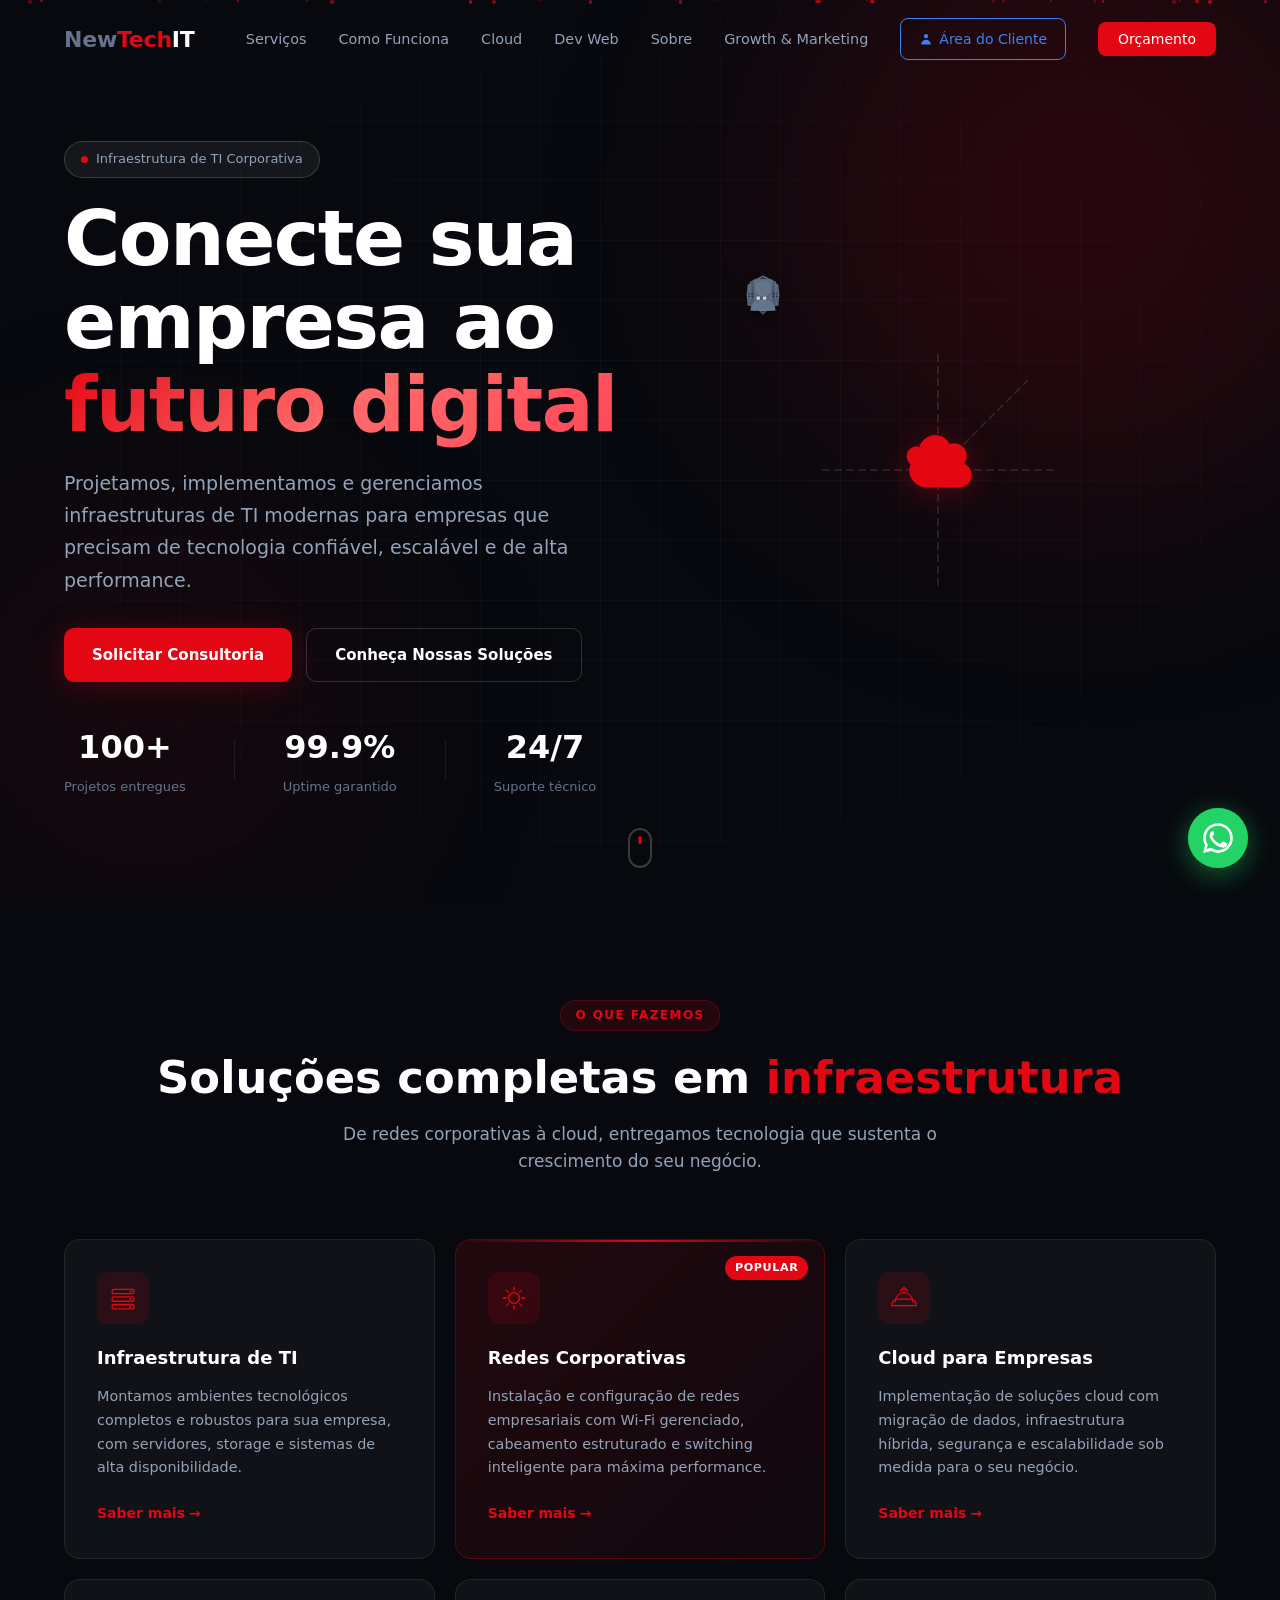
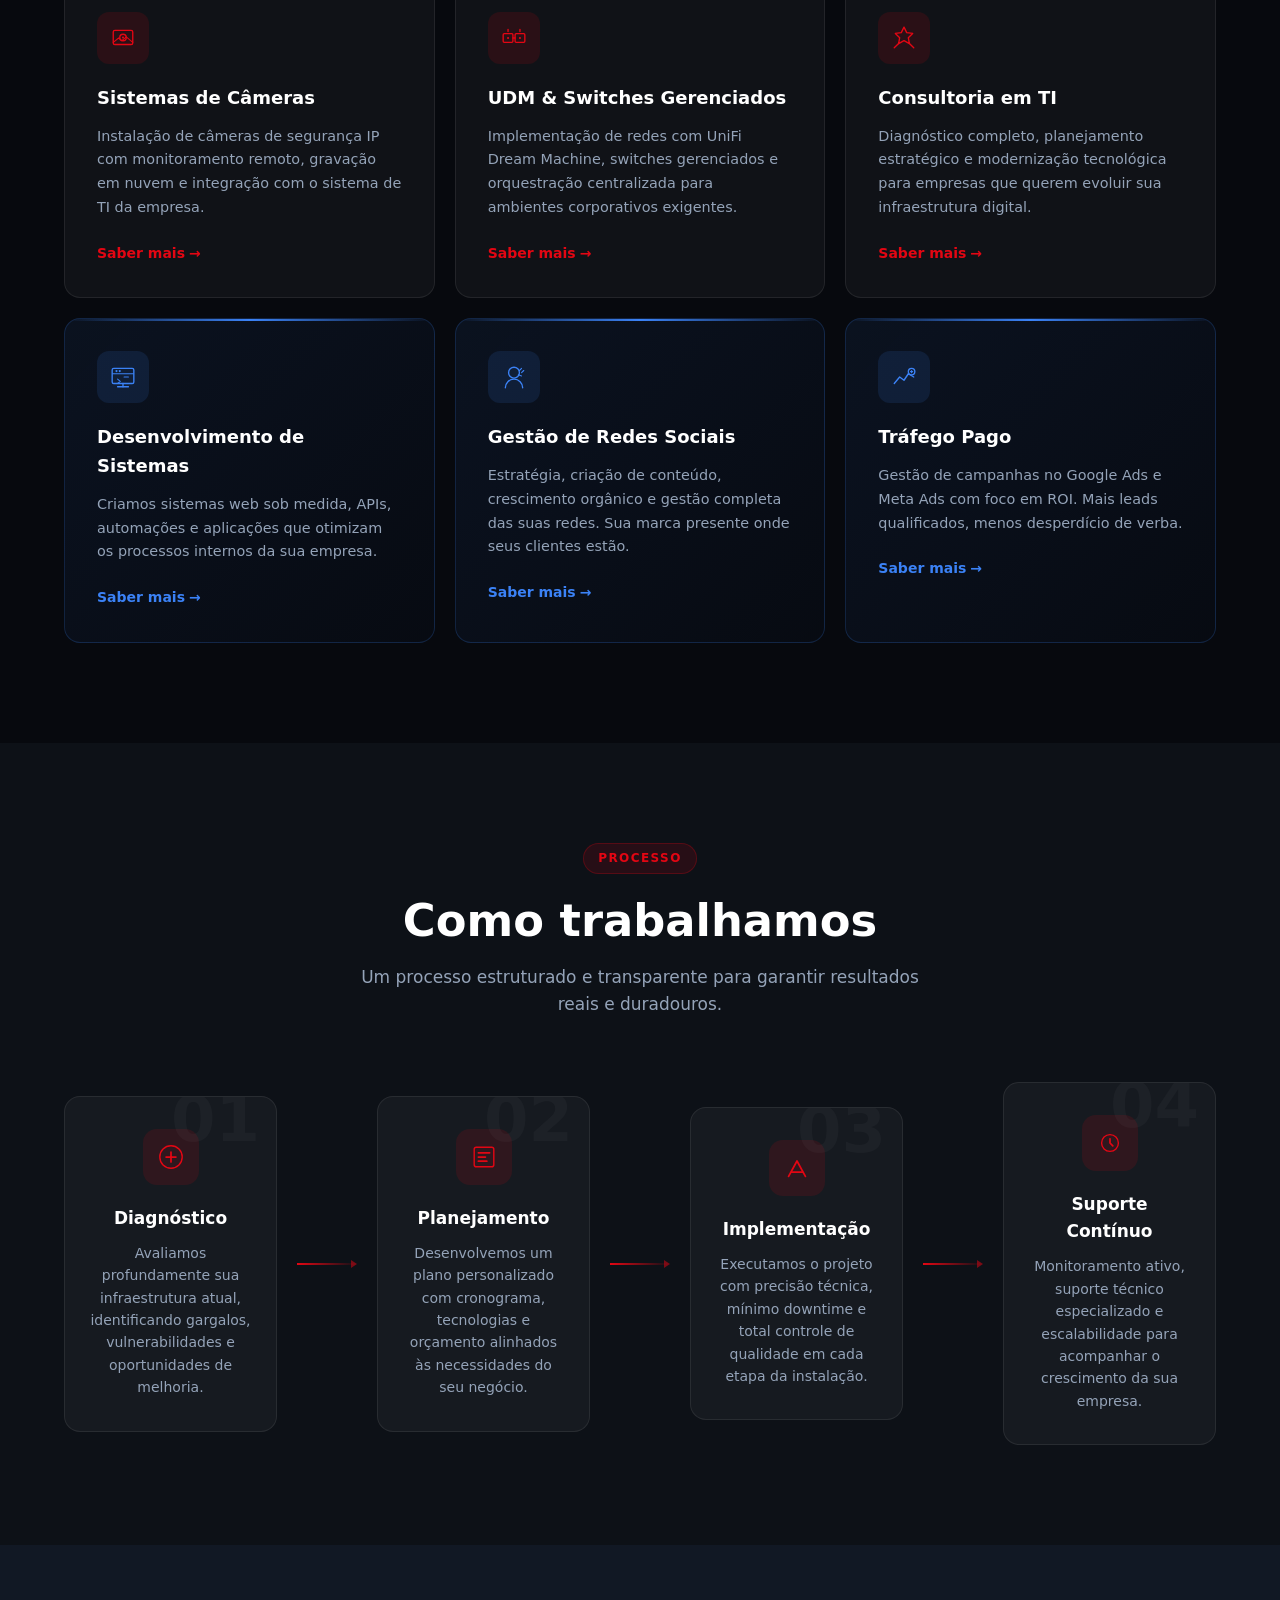
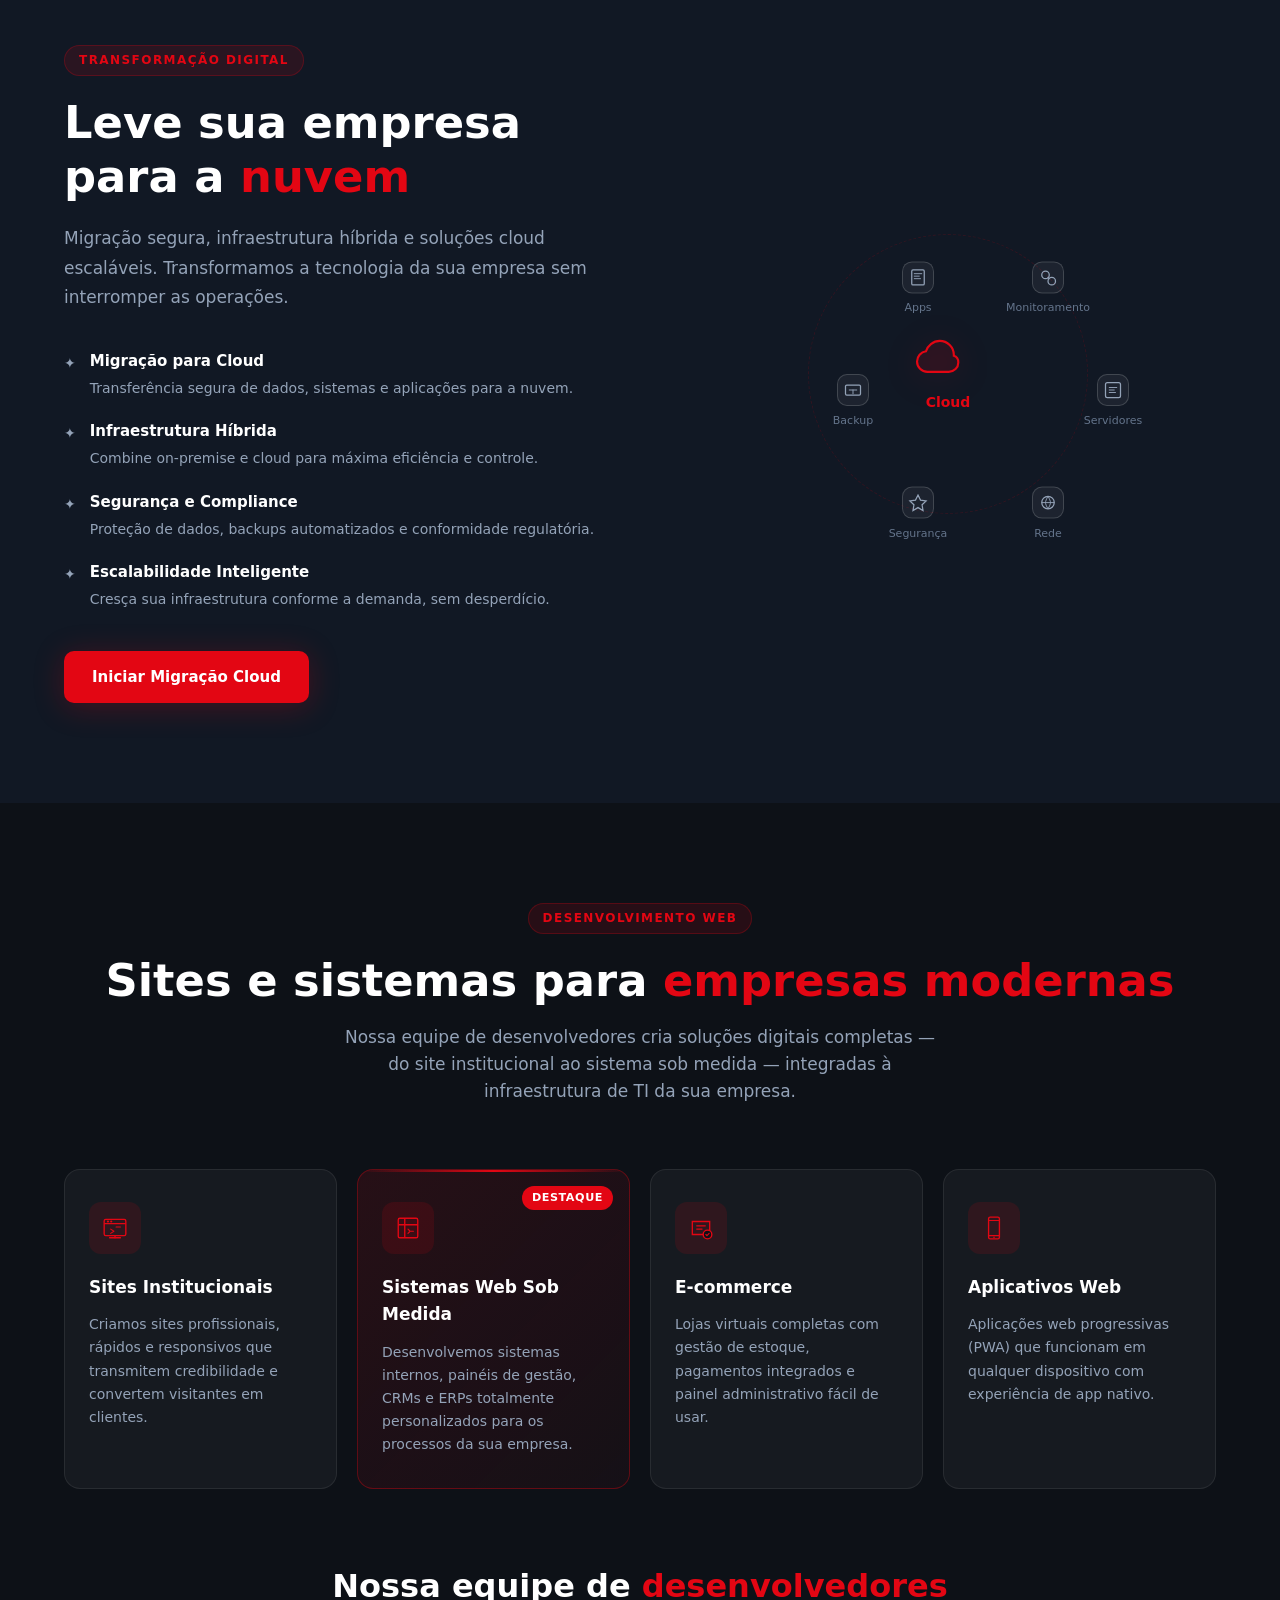
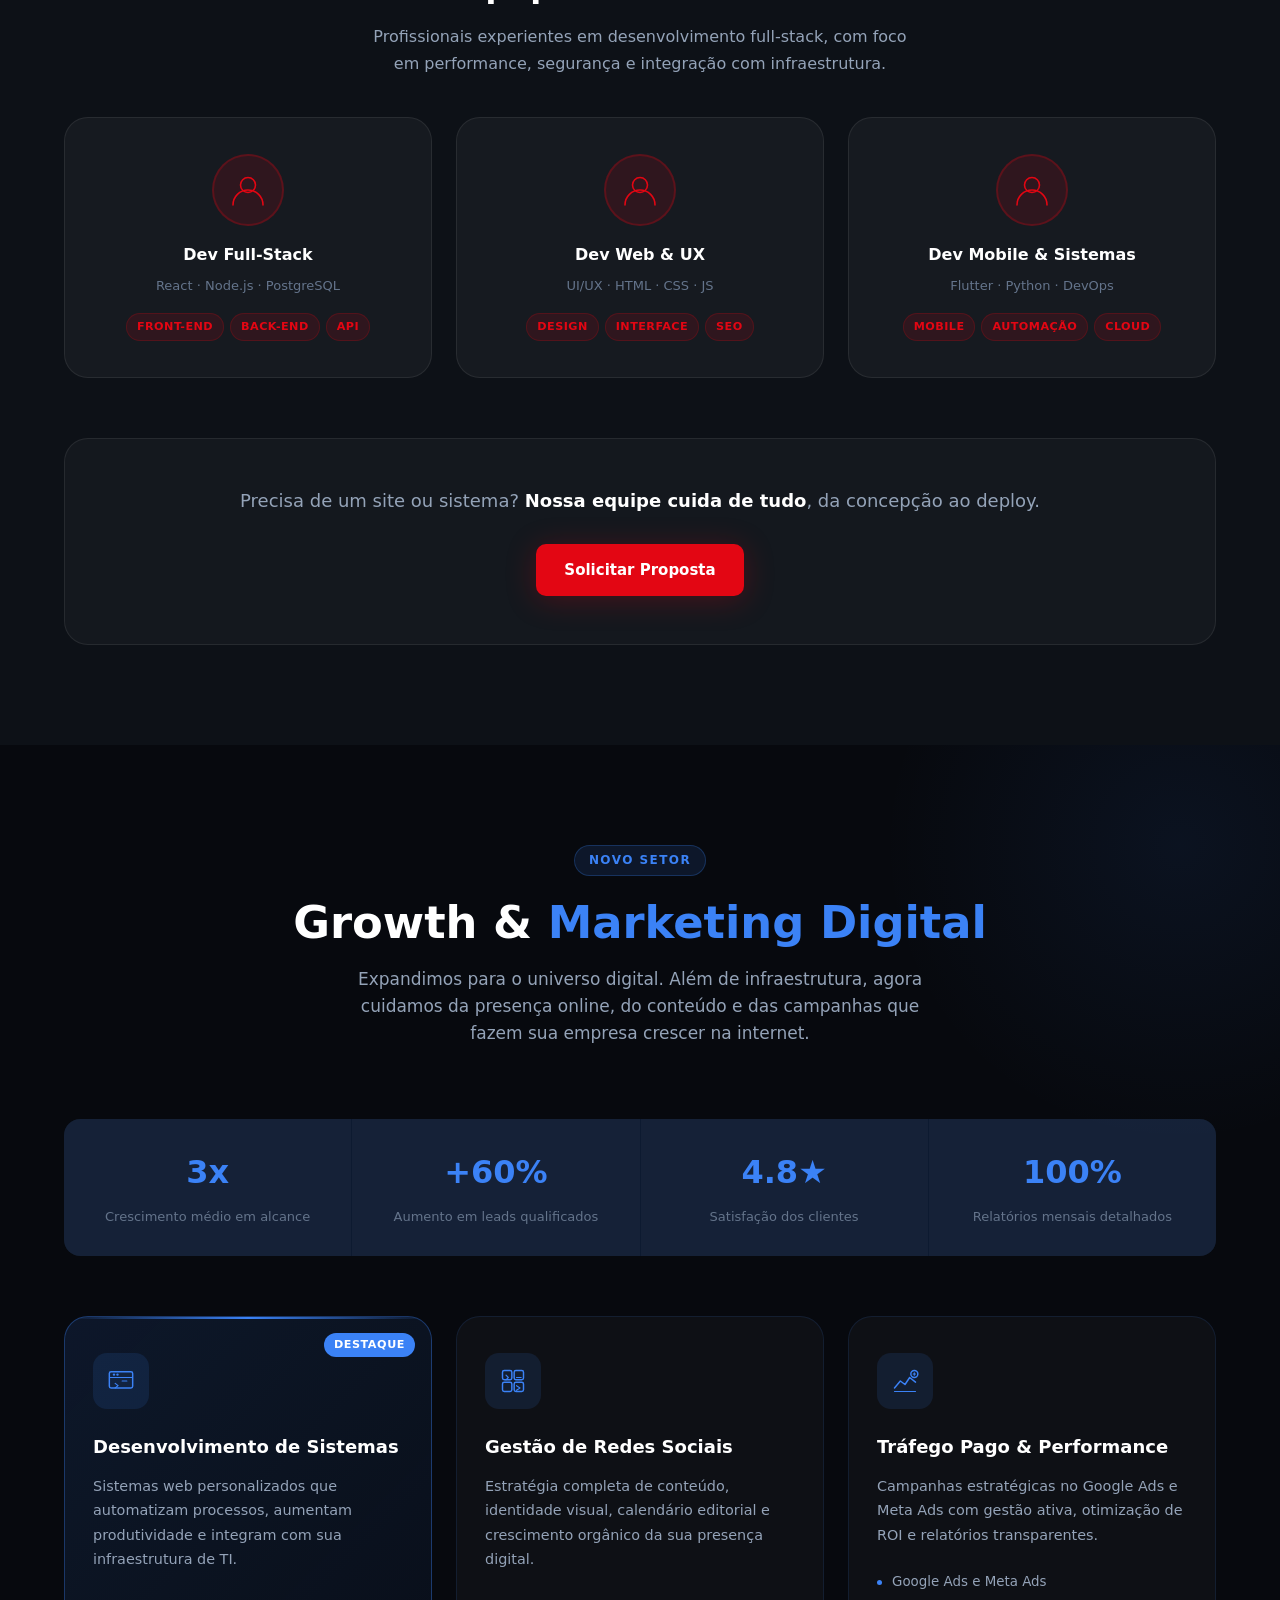
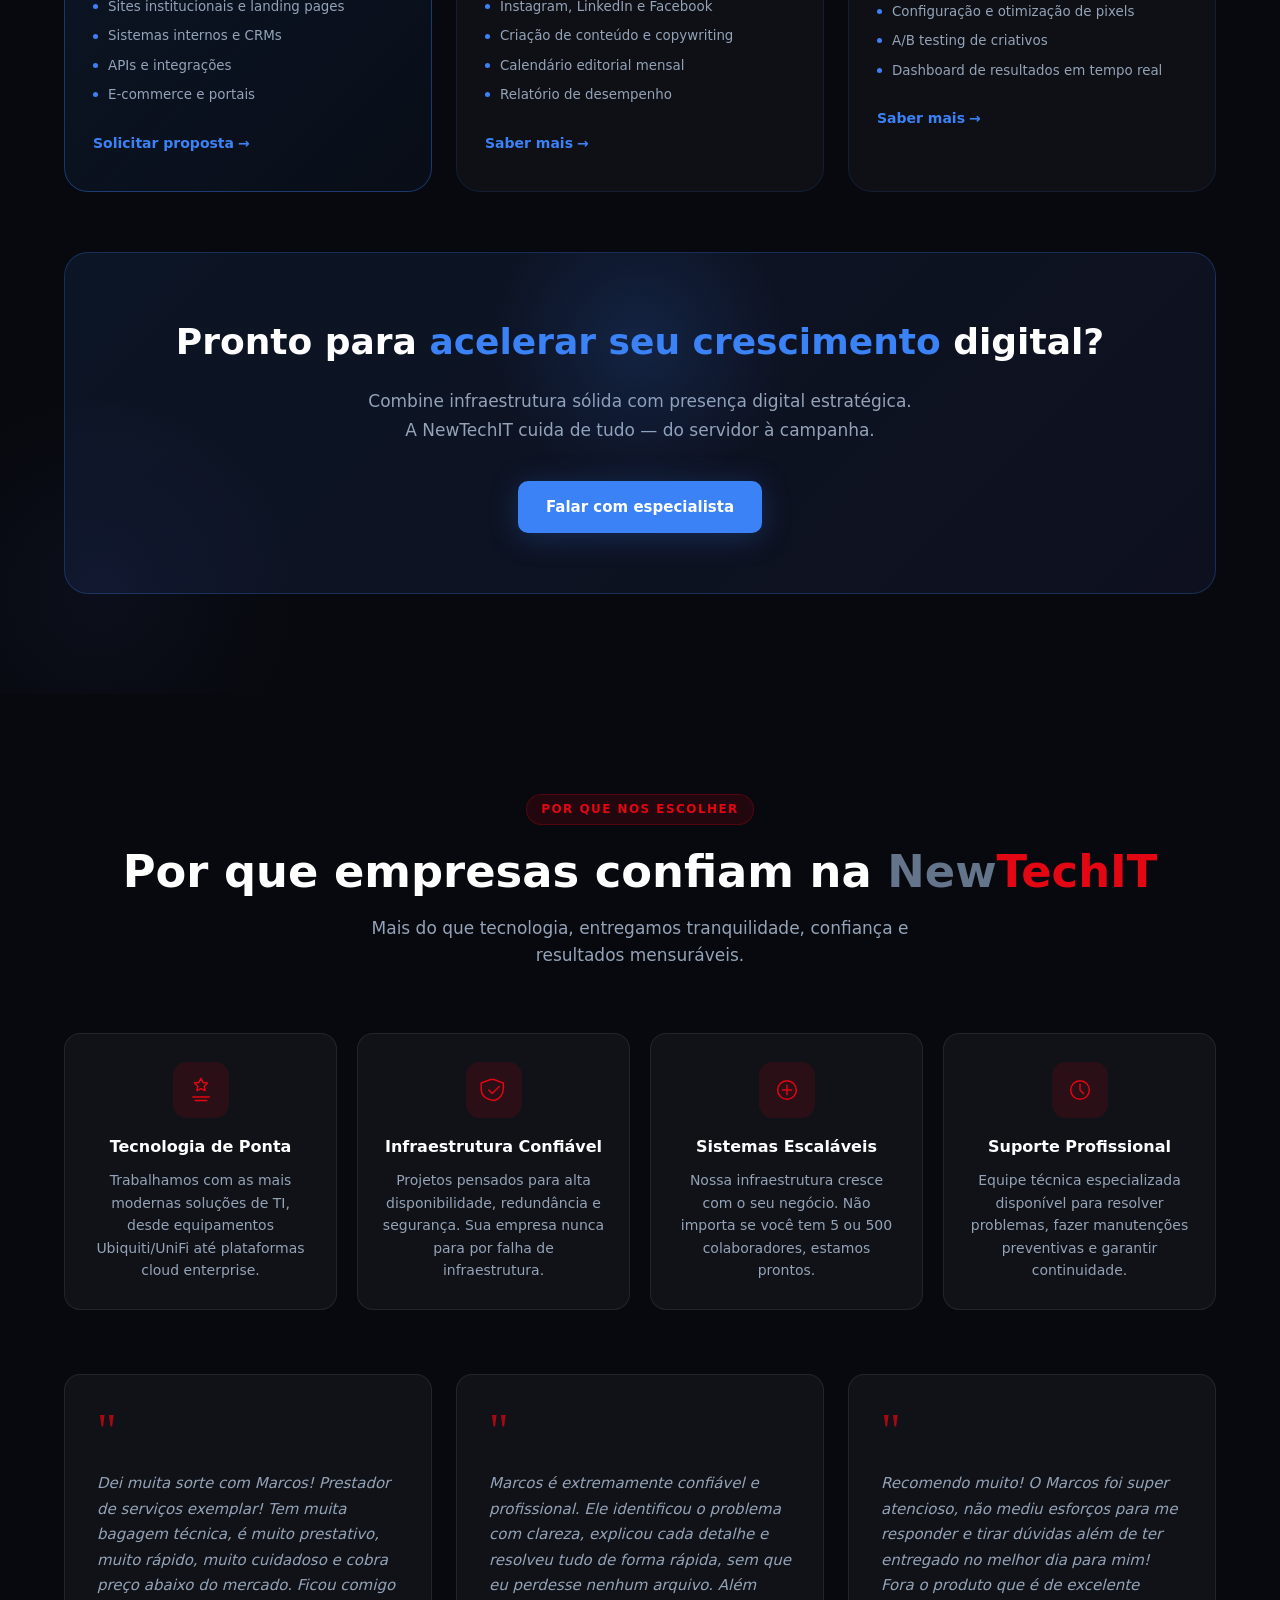
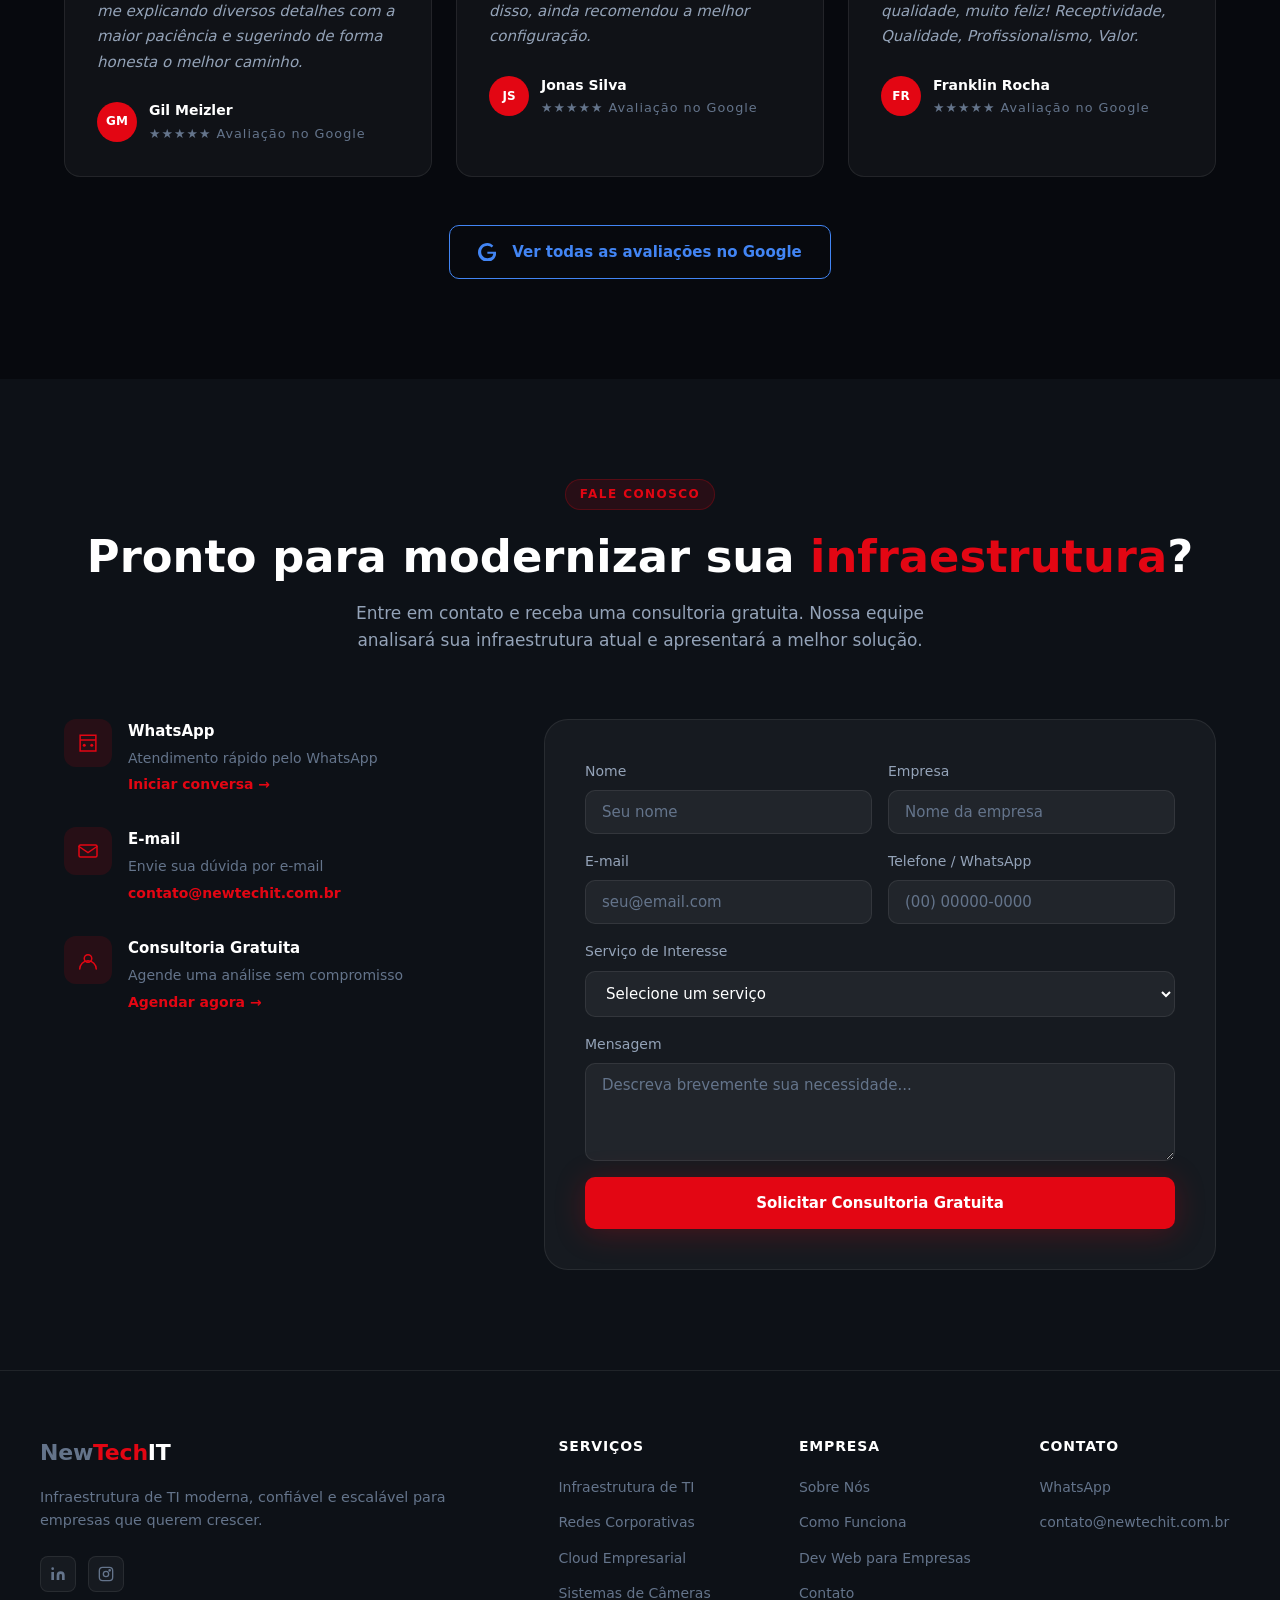
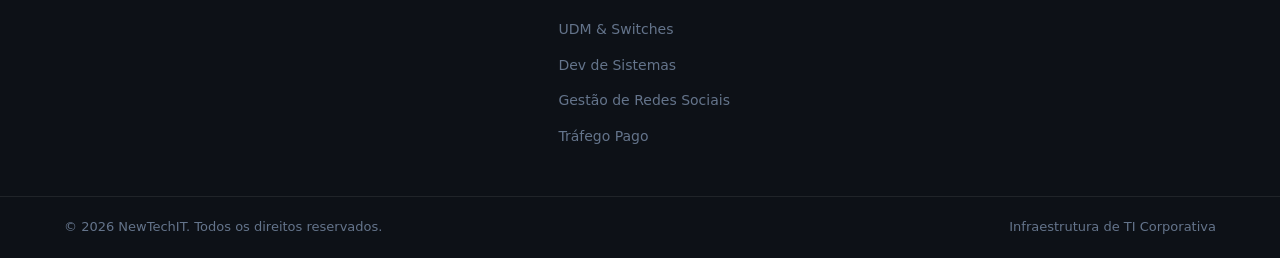
==== commit 8d264ff9: "Deploy NewTechIT Site + CRM com Firebase Cloud Database" ====
--- a/index.html
+++ b/index.html
@@ -4,14 +4,18 @@
 <head>
   <meta charset="UTF-8" />
   <meta name="viewport" content="width=device-width, initial-scale=1.0" />
-  <title>NewTechIT — Infraestrutura de TI para Empresas</title>
+  <title>NewTechIT — Infraestrutura de TI, Desenvolvimento e Growth &amp; Marketing</title>
   <meta name="description"
-    content="NewTechIT é especializada em infraestrutura de TI corporativa, redes, cloud e câmeras de segurança para empresas modernas." />
+    content="NewTechIT é especializada em infraestrutura de TI corporativa, desenvolvimento de sistemas web, gestão de redes sociais e tráfego pago para empresas modernas." />
   <link rel="preconnect" href="https://fonts.googleapis.com" />
   <link rel="preconnect" href="https://fonts.gstatic.com" crossorigin />
   <link
     href="https://fonts.googleapis.com/css2?family=Inter:wght@300;400;500;600;700;800;900&family=Space+Grotesk:wght@400;500;600;700&display=swap"
     rel="stylesheet" />
+  <!-- Content Security Policy -->
+  <meta http-equiv="Content-Security-Policy" content="default-src 'self' https://fonts.googleapis.com https://fonts.gstatic.com https://wa.me https://share.google; script-src 'self' 'unsafe-inline'; style-src 'self' 'unsafe-inline' https://fonts.googleapis.com; img-src 'self' data: https:; connect-src 'none';" />
+  <!-- Referrer Policy -->
+  <meta name="referrer" content="strict-origin-when-cross-origin" />
   <link rel="stylesheet" href="style.css" />
 </head>
 
@@ -21,7 +25,7 @@
   <nav class="navbar" id="navbar">
     <div class="container nav-inner">
       <a href="#" class="logo" aria-label="NewTechIT">
-        <span class="logo-new">New</span><span class="logo-tech">Tech</span><span class="logo-it">IT</span>
+        <span><span class="logo-new">New</span><span class="logo-tech">Tech</span><span class="logo-it">IT</span></span>
       </a>
       <ul class="nav-links" id="navLinks">
         <li><a href="#services">Serviços</a></li>
@@ -29,6 +33,11 @@
         <li><a href="#cloud">Cloud</a></li>
         <li><a href="#webdev">Dev Web</a></li>
         <li><a href="#trust">Sobre</a></li>
+        <li><a href="#marketing">Growth &amp; Marketing</a></li>
+        <li><a href="crm/index.html" class="btn-client-area" id="btnClientArea">
+          <svg viewBox="0 0 20 20" fill="currentColor" width="14" height="14"><path fill-rule="evenodd" d="M10 9a3 3 0 100-6 3 3 0 000 6zm-7 9a7 7 0 1114 0H3z" clip-rule="evenodd"/></svg>
+          Área do Cliente
+        </a></li>
         <li><a href="#contact" class="btn-nav">Orçamento</a></li>
       </ul>
       <button class="hamburger" id="hamburger" aria-label="Menu">
@@ -60,7 +69,7 @@
           tecnologia confiável, escalável e de alta performance.
         </p>
         <div class="hero-actions">
-          <a href="https://wa.me/5511916172284" target="_blank" rel="noopener" class="btn btn-primary"
+          <a href="https://wa.me/5511992864902" target="_blank" rel="noopener" class="btn btn-primary"
             id="btnConsultoria">Solicitar Consultoria</a>
           <a href="#services" class="btn btn-outline" id="btnSolucoes">Conheça Nossas Soluções</a>
         </div>
@@ -264,6 +273,49 @@
           <p>Diagnóstico completo, planejamento estratégico e modernização tecnológica para empresas que querem evoluir
             sua infraestrutura digital.</p>
           <a href="#contact" class="card-link">Saber mais <span>→</span></a>
+        </div>
+
+        <div class="service-card blue-card" data-delay="600">
+          <div class="card-icon-wrap">
+            <svg class="card-icon" viewBox="0 0 48 48" fill="none" xmlns="http://www.w3.org/2000/svg">
+              <rect x="4" y="8" width="40" height="28" rx="3" stroke="currentColor" stroke-width="2.5"/>
+              <path d="M4 18h40" stroke="currentColor" stroke-width="2"/>
+              <circle cx="12" cy="13" r="2" fill="currentColor"/>
+              <circle cx="18" cy="13" r="2" fill="currentColor"/>
+              <path d="M14 28l5 4-5 4M26 24h8" stroke="currentColor" stroke-width="2" stroke-linecap="round" stroke-linejoin="round"/>
+              <path d="M14 42h20" stroke="currentColor" stroke-width="2.5" stroke-linecap="round"/>
+              <path d="M24 36v6" stroke="currentColor" stroke-width="2.5" stroke-linecap="round"/>
+            </svg>
+          </div>
+          <h3>Desenvolvimento de Sistemas</h3>
+          <p>Criamos sistemas web sob medida, APIs, automações e aplicações que otimizam os processos internos da sua empresa.</p>
+          <a href="#marketing" class="card-link" style="color:var(--blue)">Saber mais <span>→</span></a>
+        </div>
+
+        <div class="service-card blue-card" data-delay="700">
+          <div class="card-icon-wrap">
+            <svg class="card-icon" viewBox="0 0 48 48" fill="none" xmlns="http://www.w3.org/2000/svg">
+              <circle cx="24" cy="16" r="10" stroke="currentColor" stroke-width="2.5"/>
+              <path d="M8 44c0-8.837 7.163-16 16-16s16 7.163 16 16" stroke="currentColor" stroke-width="2.5" stroke-linecap="round"/>
+              <path d="M34 12l4-4M38 16l4-4M32 20l6 2" stroke="currentColor" stroke-width="2" stroke-linecap="round"/>
+            </svg>
+          </div>
+          <h3>Gestão de Redes Sociais</h3>
+          <p>Estratégia, criação de conteúdo, crescimento orgânico e gestão completa das suas redes. Sua marca presente onde seus clientes estão.</p>
+          <a href="#marketing" class="card-link" style="color:var(--blue)">Saber mais <span>→</span></a>
+        </div>
+
+        <div class="service-card blue-card" data-delay="800">
+          <div class="card-icon-wrap">
+            <svg class="card-icon" viewBox="0 0 48 48" fill="none" xmlns="http://www.w3.org/2000/svg">
+              <path d="M6 36L16 24l8 6 8-12 10 6" stroke="currentColor" stroke-width="2.5" stroke-linecap="round" stroke-linejoin="round"/>
+              <circle cx="38" cy="14" r="6" stroke="currentColor" stroke-width="2.5"/>
+              <path d="M36 14h4M38 12v4" stroke="currentColor" stroke-width="2" stroke-linecap="round"/>
+            </svg>
+          </div>
+          <h3>Tráfego Pago</h3>
+          <p>Gestão de campanhas no Google Ads e Meta Ads com foco em ROI. Mais leads qualificados, menos desperdício de verba.</p>
+          <a href="#marketing" class="card-link" style="color:var(--blue)">Saber mais <span>→</span></a>
         </div>
 
       </div>
@@ -374,7 +426,7 @@
             </div>
           </li>
         </ul>
-        <a href="https://wa.me/5511916172284" target="_blank" rel="noopener" class="btn btn-primary"
+        <a href="https://wa.me/5511992864902" target="_blank" rel="noopener" class="btn btn-primary"
           id="btnCloud">Iniciar Migração Cloud</a>
       </div>
       <div class="cloud-visual">
@@ -581,9 +633,116 @@
 
       <div class="webdev-cta">
         <p>Precisa de um site ou sistema? <strong>Nossa equipe cuida de tudo</strong>, da concepção ao deploy.</p>
-        <a href="https://wa.me/5511916172284" target="_blank" rel="noopener" class="btn btn-primary"
+        <a href="https://wa.me/5511992864902" target="_blank" rel="noopener" class="btn btn-primary"
           id="btnWebDev">Solicitar Proposta</a>
       </div>
+    </div>
+  </section>
+
+  <!-- ===== GROWTH & MARKETING SECTION ===== -->
+  <section class="marketing-section section-padding" id="marketing">
+    <div class="container">
+      <div class="marketing-header">
+        <span class="section-tag-blue">Novo Setor</span>
+        <h2 class="section-title">Growth &amp; <span class="accent-blue">Marketing Digital</span></h2>
+        <p class="section-desc" style="margin: 0 auto;">Expandimos para o universo digital. Além de infraestrutura, agora cuidamos da presença online, do conteúdo e das campanhas que fazem sua empresa crescer na internet.</p>
+      </div>
+
+      <!-- Stats Bar -->
+      <div class="marketing-stats-bar">
+        <div class="mstat">
+          <span class="mstat-number">3x</span>
+          <span class="mstat-label">Crescimento médio em alcance</span>
+        </div>
+        <div class="mstat">
+          <span class="mstat-number">+60%</span>
+          <span class="mstat-label">Aumento em leads qualificados</span>
+        </div>
+        <div class="mstat">
+          <span class="mstat-number">4.8★</span>
+          <span class="mstat-label">Satisfação dos clientes</span>
+        </div>
+        <div class="mstat">
+          <span class="mstat-number">100%</span>
+          <span class="mstat-label">Relatórios mensais detalhados</span>
+        </div>
+      </div>
+
+      <!-- Marketing Cards Grid -->
+      <div class="marketing-grid">
+
+        <div class="marketing-card featured-blue">
+          <div class="card-badge" style="background: var(--blue);">Destaque</div>
+          <div class="marketing-icon">
+            <svg viewBox="0 0 48 48" fill="none" xmlns="http://www.w3.org/2000/svg">
+              <rect x="4" y="8" width="40" height="28" rx="3" stroke="currentColor" stroke-width="2.5"/>
+              <path d="M4 18h40" stroke="currentColor" stroke-width="2"/>
+              <circle cx="12" cy="13" r="2" fill="currentColor"/>
+              <circle cx="18" cy="13" r="2" fill="currentColor"/>
+              <path d="M14 28l5 4-5 4M26 24h8" stroke="currentColor" stroke-width="2" stroke-linecap="round" stroke-linejoin="round"/>
+            </svg>
+          </div>
+          <h3>Desenvolvimento de Sistemas</h3>
+          <p>Sistemas web personalizados que automatizam processos, aumentam produtividade e integram com sua infraestrutura de TI.</p>
+          <ul class="marketing-features">
+            <li>Sites institucionais e landing pages</li>
+            <li>Sistemas internos e CRMs</li>
+            <li>APIs e integrações</li>
+            <li>E-commerce e portais</li>
+          </ul>
+          <a href="#contact" class="card-link-blue">Solicitar proposta <span>→</span></a>
+        </div>
+
+        <div class="marketing-card">
+          <div class="marketing-icon">
+            <svg viewBox="0 0 48 48" fill="none" xmlns="http://www.w3.org/2000/svg">
+              <rect x="6" y="6" width="16" height="16" rx="3" stroke="currentColor" stroke-width="2.5"/>
+              <rect x="26" y="6" width="16" height="16" rx="3" stroke="currentColor" stroke-width="2.5"/>
+              <rect x="6" y="26" width="16" height="16" rx="3" stroke="currentColor" stroke-width="2.5"/>
+              <rect x="26" y="26" width="16" height="16" rx="3" stroke="currentColor" stroke-width="2.5"/>
+              <path d="M12 14l4 4-4 4M30 18h8M30 32l6 4-6 4" stroke="currentColor" stroke-width="2" stroke-linecap="round" stroke-linejoin="round"/>
+            </svg>
+          </div>
+          <h3>Gestão de Redes Sociais</h3>
+          <p>Estratégia completa de conteúdo, identidade visual, calendário editorial e crescimento orgânico da sua presença digital.</p>
+          <ul class="marketing-features">
+            <li>Instagram, LinkedIn e Facebook</li>
+            <li>Criação de conteúdo e copywriting</li>
+            <li>Calendário editorial mensal</li>
+            <li>Relatório de desempenho</li>
+          </ul>
+          <a href="#contact" class="card-link-blue">Saber mais <span>→</span></a>
+        </div>
+
+        <div class="marketing-card">
+          <div class="marketing-icon">
+            <svg viewBox="0 0 48 48" fill="none" xmlns="http://www.w3.org/2000/svg">
+              <path d="M6 36L16 24l8 6 8-12 10 8" stroke="currentColor" stroke-width="2.5" stroke-linecap="round" stroke-linejoin="round"/>
+              <circle cx="40" cy="12" r="6" stroke="currentColor" stroke-width="2.5"/>
+              <path d="M38 12h4M40 10v4" stroke="currentColor" stroke-width="2" stroke-linecap="round"/>
+              <path d="M6 42h36" stroke="currentColor" stroke-width="2" stroke-linecap="round"/>
+            </svg>
+          </div>
+          <h3>Tráfego Pago &amp; Performance</h3>
+          <p>Campanhas estratégicas no Google Ads e Meta Ads com gestão ativa, otimização de ROI e relatórios transparentes.</p>
+          <ul class="marketing-features">
+            <li>Google Ads e Meta Ads</li>
+            <li>Configuração e otimização de pixels</li>
+            <li>A/B testing de criativos</li>
+            <li>Dashboard de resultados em tempo real</li>
+          </ul>
+          <a href="#contact" class="card-link-blue">Saber mais <span>→</span></a>
+        </div>
+
+      </div>
+
+      <!-- CTA Box -->
+      <div class="marketing-cta-box">
+        <h3>Pronto para <span class="accent-blue">acelerar seu crescimento</span> digital?</h3>
+        <p>Combine infraestrutura sólida com presença digital estratégica. A NewTechIT cuida de tudo — do servidor à campanha.</p>
+        <a href="https://wa.me/5511992864902" target="_blank" rel="noopener" class="btn btn-blue" id="btnMarketing">Falar com especialista</a>
+      </div>
+
     </div>
   </section>
 
@@ -729,7 +888,7 @@
             <div>
               <strong>WhatsApp</strong>
               <span>Atendimento rápido pelo WhatsApp</span>
-              <a href="https://wa.me/5511916172284" class="contact-link" id="whatsappLink" target="_blank"
+              <a href="https://wa.me/5511992864902" class="contact-link" id="whatsappLink" target="_blank"
                 rel="noopener">Iniciar conversa →</a>
             </div>
           </div>
@@ -757,7 +916,7 @@
             <div>
               <strong>Consultoria Gratuita</strong>
               <span>Agende uma análise sem compromisso</span>
-              <a href="https://wa.me/5511916172284" target="_blank" rel="noopener" class="contact-link">Agendar agora
+              <a href="https://wa.me/5511992864902" target="_blank" rel="noopener" class="contact-link">Agendar agora
                 →</a>
             </div>
           </div>
@@ -793,8 +952,11 @@
               <option value="cloud">Cloud para Empresas</option>
               <option value="web">Construção de sites</option>
               <option value="cameras">Sistemas de Câmeras</option>
-              <option value="udm">UDM & Switches</option>
+              <option value="udm">UDM &amp; Switches</option>
               <option value="consultoria">Consultoria em TI</option>
+              <option value="sistemas">Desenvolvimento de Sistemas</option>
+              <option value="redes-sociais">Gestão de Redes Sociais</option>
+              <option value="trafego-pago">Tráfego Pago</option>
             </select>
           </div>
           <div class="form-group">
@@ -802,7 +964,7 @@
             <textarea id="message" name="message" rows="4"
               placeholder="Descreva brevemente sua necessidade..."></textarea>
           </div>
-          <a href="https://wa.me/5511916172284" target="_blank" rel="noopener" class="btn btn-primary btn-full"
+          <a href="https://wa.me/5511992864902" target="_blank" rel="noopener" class="btn btn-primary btn-full"
             id="submitBtn"
             style="text-decoration:none; display:flex; justify-content:center; align-items:center;">Solicitar
             Consultoria Gratuita</a>
@@ -846,7 +1008,10 @@
             <li><a href="#services">Redes Corporativas</a></li>
             <li><a href="#cloud">Cloud Empresarial</a></li>
             <li><a href="#services">Sistemas de Câmeras</a></li>
-            <li><a href="#services">UDM & Switches</a></li>
+            <li><a href="#services">UDM &amp; Switches</a></li>
+            <li><a href="#marketing">Dev de Sistemas</a></li>
+            <li><a href="#marketing">Gestão de Redes Sociais</a></li>
+            <li><a href="#marketing">Tráfego Pago</a></li>
           </ul>
         </div>
         <div class="footer-col">
@@ -861,7 +1026,7 @@
         <div class="footer-col">
           <h4>Contato</h4>
           <ul>
-            <li><a href="https://wa.me/5500000000000" target="_blank" rel="noopener">WhatsApp</a></li>
+            <li><a href="https://wa.me/5511992864902" target="_blank" rel="noopener">WhatsApp</a></li>
             <li><a href="mailto:contato@newtechit.com.br">contato@newtechit.com.br</a></li>
           </ul>
         </div>
@@ -869,14 +1034,14 @@
     </div>
     <div class="footer-bottom">
       <div class="container">
-        <span>© 2025 <span class="logo-new">New</span>TechIT. Todos os direitos reservados.</span>
+        <span>&copy; 2026 <span class="logo-new">New</span>TechIT. Todos os direitos reservados.</span>
         <span>Infraestrutura de TI Corporativa</span>
       </div>
     </div>
   </footer>
 
   <!-- ===== FLOATING WHATSAPP ===== -->
-  <a href="https://wa.me/5511916172284" class="whatsapp-float" id="whatsappFloat" target="_blank" rel="noopener"
+  <a href="https://wa.me/5511992864902" class="whatsapp-float" id="whatsappFloat" target="_blank" rel="noopener"
     aria-label="Fale conosco pelo WhatsApp">
     <svg class="wa-icon" viewBox="0 0 32 32" fill="none" xmlns="http://www.w3.org/2000/svg">
       <path fill="#fff"
--- a/style.css
+++ b/style.css
@@ -25,6 +25,12 @@
   --font-main: 'Inter', system-ui, -apple-system, sans-serif;
   --font-display: 'Space Grotesk', system-ui, sans-serif;
   --transition: 0.3s cubic-bezier(0.4, 0, 0.2, 1);
+  /* ===== GROWTH & MARKETING — Blue variables ===== */
+  --blue: #3B82F6;
+  --blue-dark: #1D4ED8;
+  --blue-light: rgba(59, 130, 246, 0.12);
+  --blue-shadow: 0 4px 30px rgba(59, 130, 246, 0.25);
+  --gradient-blue: linear-gradient(135deg, #1D4ED8 0%, #3B82F6 50%, #60A5FA 100%);
 }
 
 *, *::before, *::after { box-sizing: border-box; margin: 0; padding: 0; }
@@ -1752,3 +1758,316 @@
   .contact-form { padding: 24px; }
   .footer-links { grid-template-columns: 1fr; }
 }
+
+/* ===== BTN ÁREA DO CLIENTE ===== */
+.btn-client-area {
+  background: transparent;
+  color: var(--blue) !important;
+  border: 1.5px solid var(--blue) !important;
+  padding: 9px 18px;
+  border-radius: 8px;
+  font-size: 0.875rem !important;
+  font-weight: 600;
+  display: inline-flex;
+  align-items: center;
+  gap: 6px;
+  transition: var(--transition);
+}
+.btn-client-area:hover {
+  background: var(--blue-light) !important;
+  transform: translateY(-1px);
+  box-shadow: 0 4px 20px rgba(59,130,246,0.25);
+}
+
+/* ===== GROWTH & MARKETING SECTION ===== */
+.marketing-section {
+  background: var(--bg-dark);
+  position: relative;
+  overflow: hidden;
+}
+
+.marketing-section::before {
+  content: '';
+  position: absolute;
+  top: -200px;
+  right: -200px;
+  width: 600px;
+  height: 600px;
+  background: radial-gradient(circle, rgba(59,130,246,0.08) 0%, transparent 70%);
+  pointer-events: none;
+}
+
+.marketing-section::after {
+  content: '';
+  position: absolute;
+  bottom: -100px;
+  left: -100px;
+  width: 400px;
+  height: 400px;
+  background: radial-gradient(circle, rgba(99,102,241,0.06) 0%, transparent 70%);
+  pointer-events: none;
+}
+
+.marketing-header {
+  text-align: center;
+  margin-bottom: 72px;
+  position: relative;
+  z-index: 1;
+}
+
+.section-tag-blue {
+  display: inline-block;
+  font-size: 0.75rem;
+  font-weight: 600;
+  letter-spacing: 0.12em;
+  text-transform: uppercase;
+  color: var(--blue);
+  background: var(--blue-light);
+  border: 1px solid rgba(59, 130, 246, 0.25);
+  padding: 5px 14px;
+  border-radius: 100px;
+  margin-bottom: 20px;
+}
+
+.accent-blue { color: var(--blue); }
+
+.marketing-grid {
+  display: grid;
+  grid-template-columns: repeat(3, 1fr);
+  gap: 24px;
+  margin-bottom: 60px;
+  position: relative;
+  z-index: 1;
+}
+
+.marketing-card {
+  background: rgba(255,255,255,0.03);
+  border: 1px solid rgba(59,130,246,0.12);
+  border-radius: var(--radius-lg);
+  padding: 36px 28px;
+  transition: var(--transition);
+  position: relative;
+  overflow: hidden;
+}
+
+.marketing-card::before {
+  content: '';
+  position: absolute;
+  top: 0; left: 0; right: 0;
+  height: 2px;
+  background: linear-gradient(90deg, transparent, var(--blue), transparent);
+  opacity: 0;
+  transition: var(--transition);
+}
+
+.marketing-card:hover {
+  background: rgba(59,130,246,0.06);
+  border-color: rgba(59,130,246,0.3);
+  transform: translateY(-6px);
+  box-shadow: 0 20px 60px rgba(59,130,246,0.1);
+}
+
+.marketing-card:hover::before { opacity: 1; }
+
+.marketing-card.featured-blue {
+  background: linear-gradient(135deg, rgba(59,130,246,0.12) 0%, rgba(59,130,246,0.04) 100%);
+  border-color: rgba(59,130,246,0.35);
+}
+.marketing-card.featured-blue::before { opacity: 1; }
+
+.marketing-icon {
+  width: 56px;
+  height: 56px;
+  background: var(--blue-light);
+  border-radius: 14px;
+  display: flex;
+  align-items: center;
+  justify-content: center;
+  margin-bottom: 24px;
+  color: var(--blue);
+  transition: var(--transition);
+}
+
+.marketing-card:hover .marketing-icon {
+  background: var(--blue);
+  color: white;
+  transform: scale(1.05);
+}
+
+.marketing-icon svg { width: 28px; height: 28px; }
+
+.marketing-card h3 {
+  font-family: var(--font-display);
+  font-size: 1.125rem;
+  font-weight: 700;
+  margin-bottom: 12px;
+  color: var(--white);
+}
+
+.marketing-card p {
+  font-size: 0.9rem;
+  color: var(--text-secondary);
+  line-height: 1.7;
+  margin-bottom: 24px;
+}
+
+.marketing-features {
+  display: flex;
+  flex-direction: column;
+  gap: 8px;
+  margin-bottom: 24px;
+}
+
+.marketing-features li {
+  display: flex;
+  align-items: center;
+  gap: 10px;
+  font-size: 0.8375rem;
+  color: var(--text-secondary);
+}
+
+.marketing-features li::before {
+  content: '';
+  width: 5px;
+  height: 5px;
+  background: var(--blue);
+  border-radius: 50%;
+  flex-shrink: 0;
+}
+
+.card-link-blue {
+  font-size: 0.875rem;
+  font-weight: 600;
+  color: var(--blue);
+  display: inline-flex;
+  align-items: center;
+  gap: 4px;
+  transition: gap var(--transition);
+}
+.card-link-blue:hover { gap: 8px; }
+
+/* Marketing Stats Bar */
+.marketing-stats-bar {
+  display: grid;
+  grid-template-columns: repeat(4, 1fr);
+  gap: 1px;
+  background: rgba(59,130,246,0.15);
+  border-radius: var(--radius);
+  overflow: hidden;
+  margin-bottom: 60px;
+  position: relative;
+  z-index: 1;
+}
+
+.mstat {
+  background: rgba(255,255,255,0.03);
+  padding: 28px 24px;
+  text-align: center;
+  transition: var(--transition);
+}
+
+.mstat:hover {
+  background: rgba(59,130,246,0.08);
+}
+
+.mstat-number {
+  display: block;
+  font-family: var(--font-display);
+  font-size: 2rem;
+  font-weight: 800;
+  color: var(--blue);
+  margin-bottom: 4px;
+}
+
+.mstat-label {
+  font-size: 0.8125rem;
+  color: var(--text-muted);
+  font-weight: 500;
+}
+
+/* Marketing CTA */
+.marketing-cta-box {
+  background: linear-gradient(135deg, rgba(59,130,246,0.1) 0%, rgba(99,102,241,0.08) 100%);
+  border: 1px solid rgba(59,130,246,0.25);
+  border-radius: var(--radius-lg);
+  padding: 60px 48px;
+  text-align: center;
+  position: relative;
+  z-index: 1;
+  overflow: hidden;
+}
+
+.marketing-cta-box::before {
+  content: '';
+  position: absolute;
+  top: -60px; left: 50%;
+  transform: translateX(-50%);
+  width: 300px; height: 300px;
+  background: radial-gradient(circle, rgba(59,130,246,0.15) 0%, transparent 70%);
+  pointer-events: none;
+}
+
+.marketing-cta-box h3 {
+  font-family: var(--font-display);
+  font-size: clamp(1.5rem, 3vw, 2.25rem);
+  font-weight: 700;
+  margin-bottom: 16px;
+}
+
+.marketing-cta-box p {
+  font-size: 1.0625rem;
+  color: var(--text-secondary);
+  max-width: 560px;
+  margin: 0 auto 36px;
+  line-height: 1.7;
+}
+
+.btn-blue {
+  background: var(--blue);
+  color: white;
+  box-shadow: var(--blue-shadow);
+}
+
+.btn-blue:hover {
+  background: var(--blue-dark);
+  transform: translateY(-2px);
+  box-shadow: 0 8px 40px rgba(59,130,246,0.5);
+}
+
+/* New service cards — blue variant */
+.service-card.blue-card {
+  background: linear-gradient(135deg, rgba(59,130,246,0.08) 0%, rgba(59,130,246,0.02) 100%);
+  border-color: rgba(59,130,246,0.2);
+}
+.service-card.blue-card::before {
+  background: linear-gradient(90deg, transparent, var(--blue), transparent);
+  opacity: 1;
+}
+.service-card.blue-card .card-icon-wrap {
+  background: var(--blue-light);
+  color: var(--blue);
+}
+.service-card.blue-card:hover .card-icon-wrap {
+  background: var(--blue);
+  color: white;
+}
+.service-card.blue-card:hover {
+  border-color: rgba(59,130,246,0.4);
+}
+.service-card.blue-card .card-link {
+  color: var(--blue);
+}
+
+/* Responsive marketing */
+@media (max-width: 1024px) {
+  .marketing-grid { grid-template-columns: repeat(2, 1fr); }
+  .marketing-stats-bar { grid-template-columns: repeat(2, 1fr); }
+}
+@media (max-width: 768px) {
+  .marketing-grid { grid-template-columns: 1fr; }
+  .marketing-stats-bar { grid-template-columns: repeat(2, 1fr); }
+  .marketing-cta-box { padding: 40px 24px; }
+}
+@media (max-width: 480px) {
+  .marketing-stats-bar { grid-template-columns: 1fr 1fr; }
+}
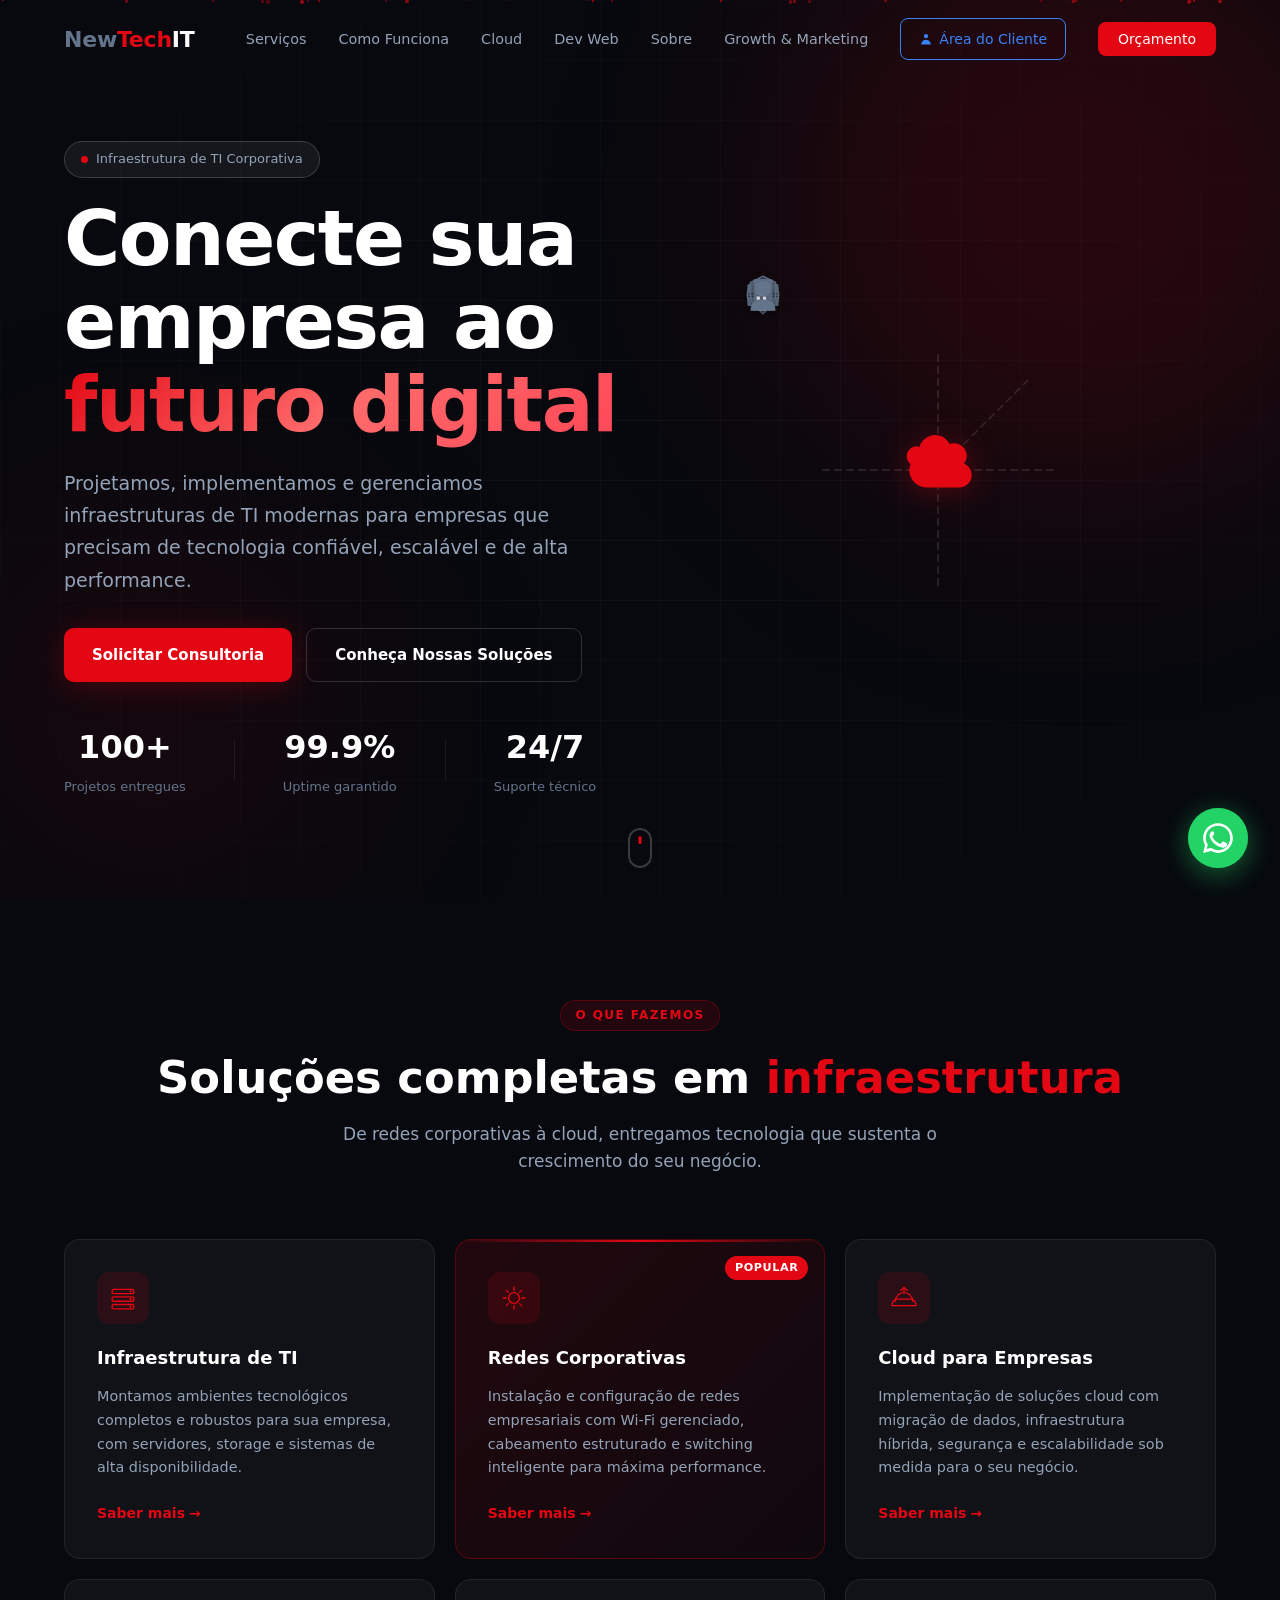
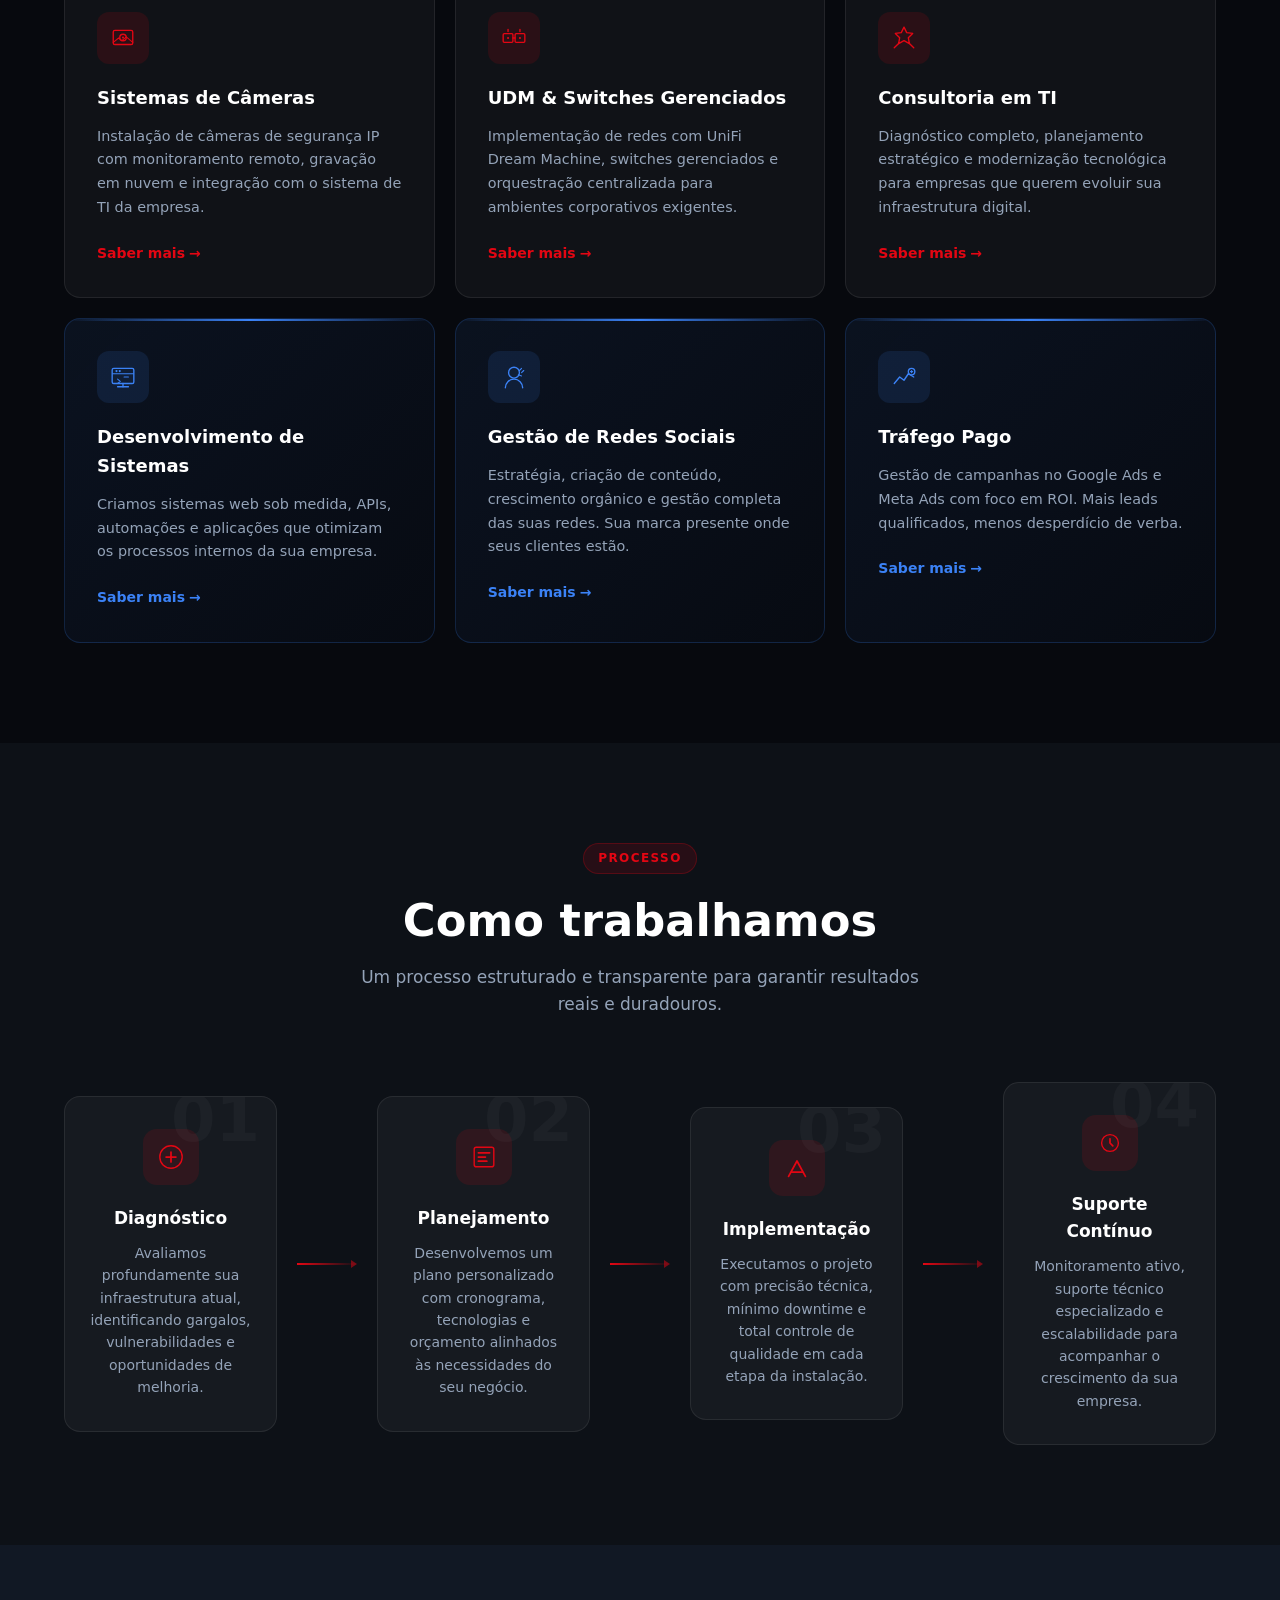
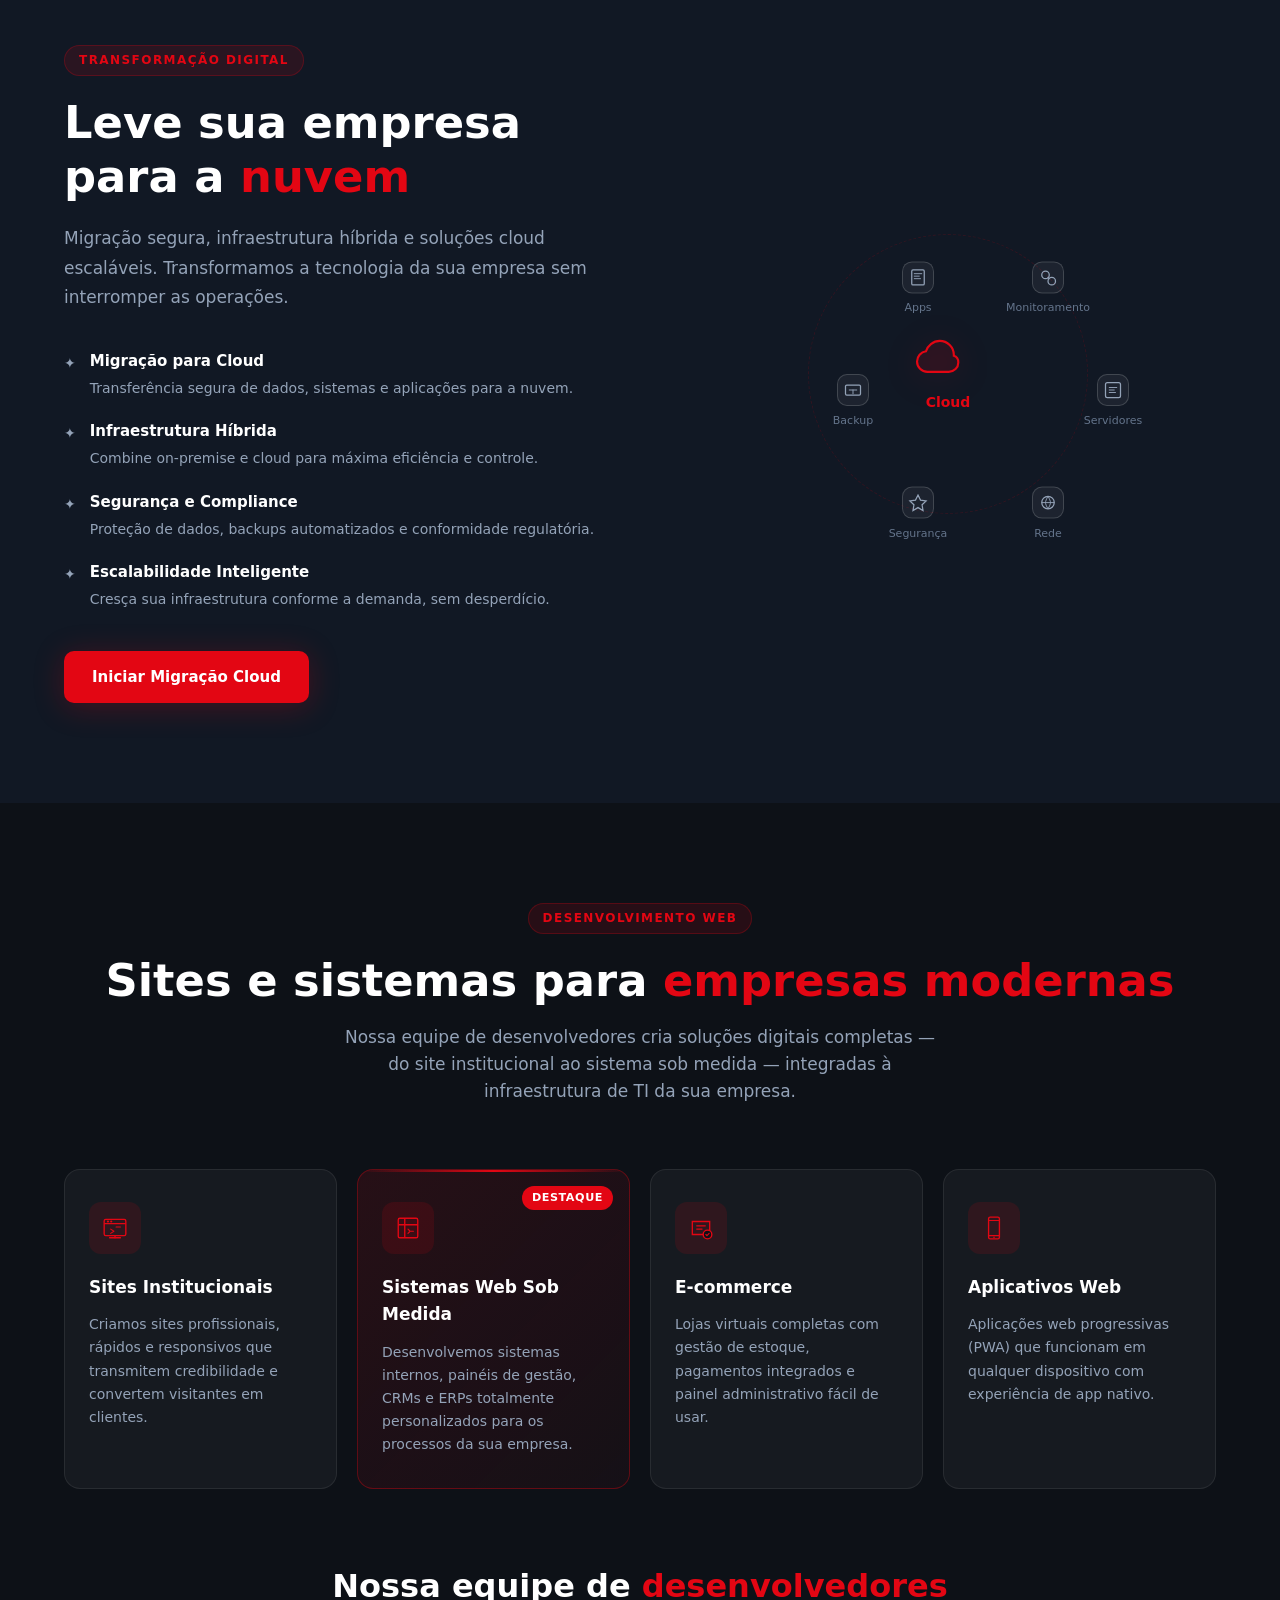
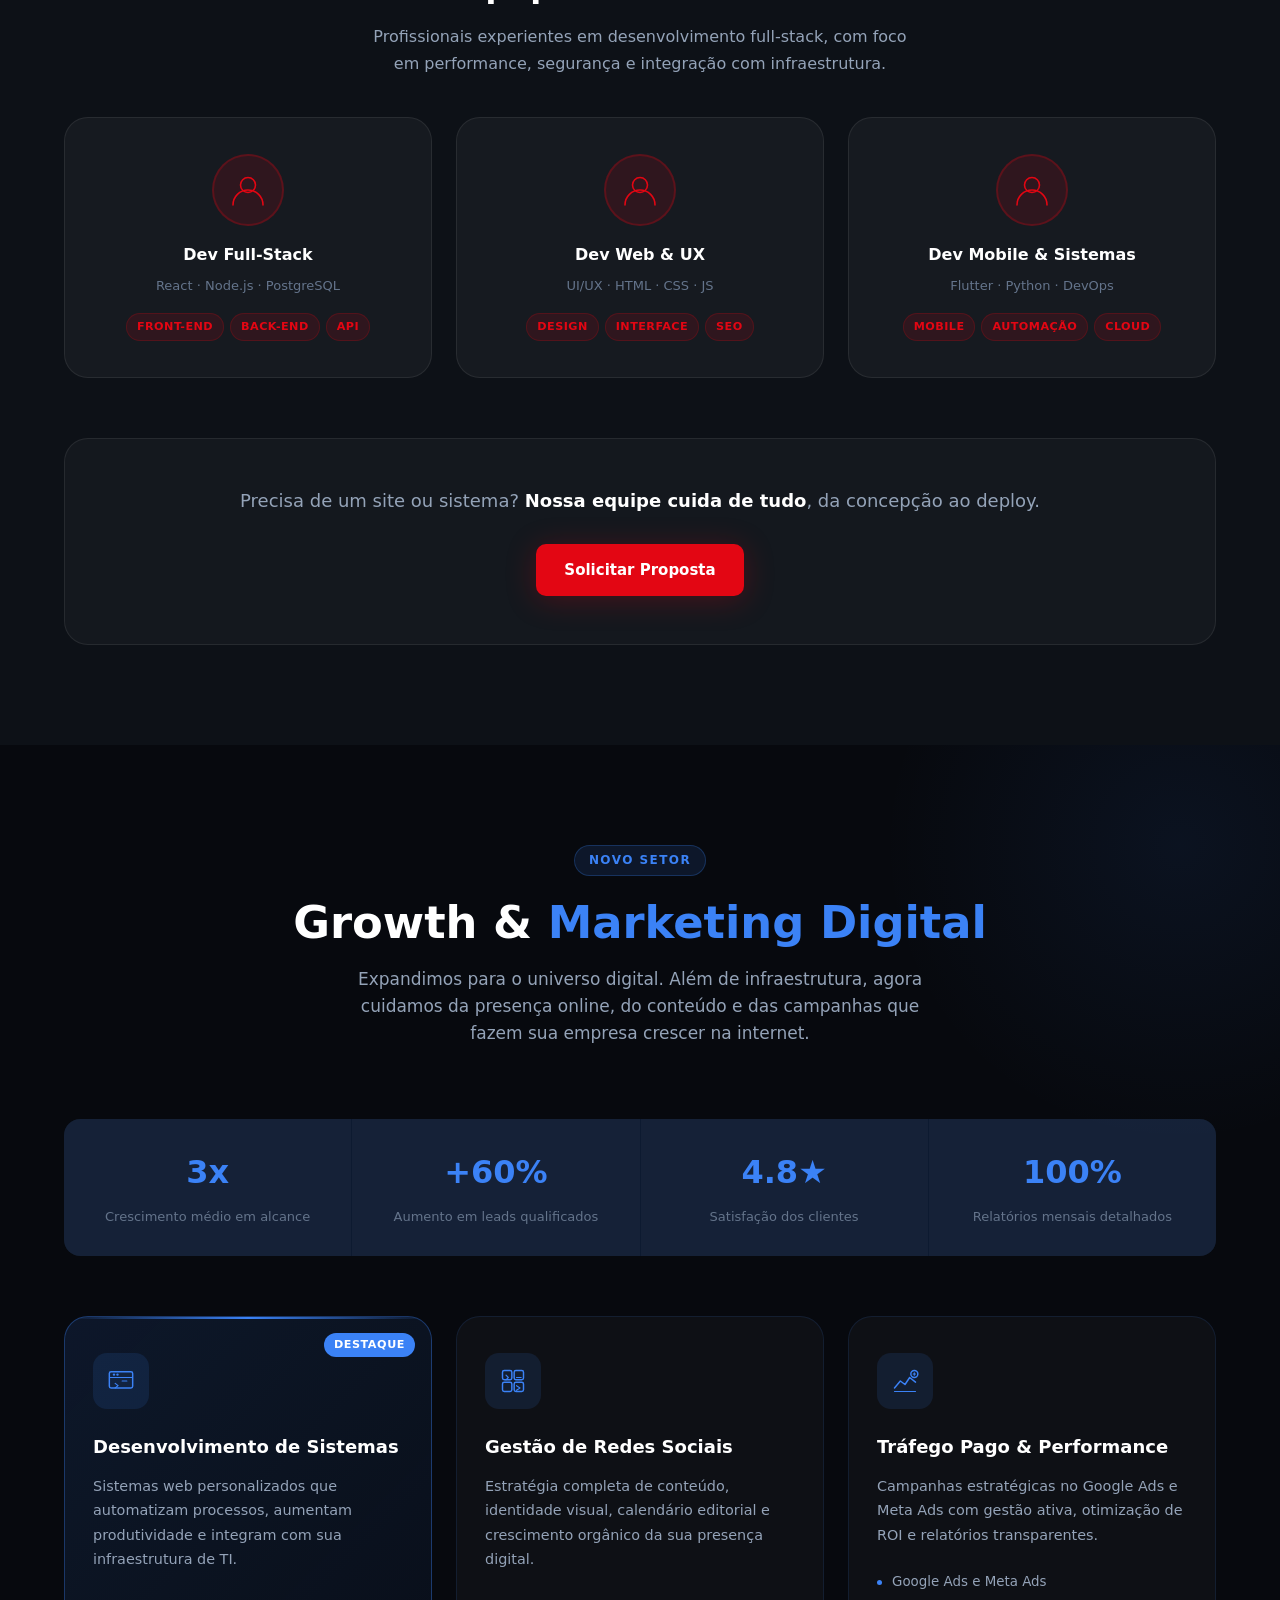
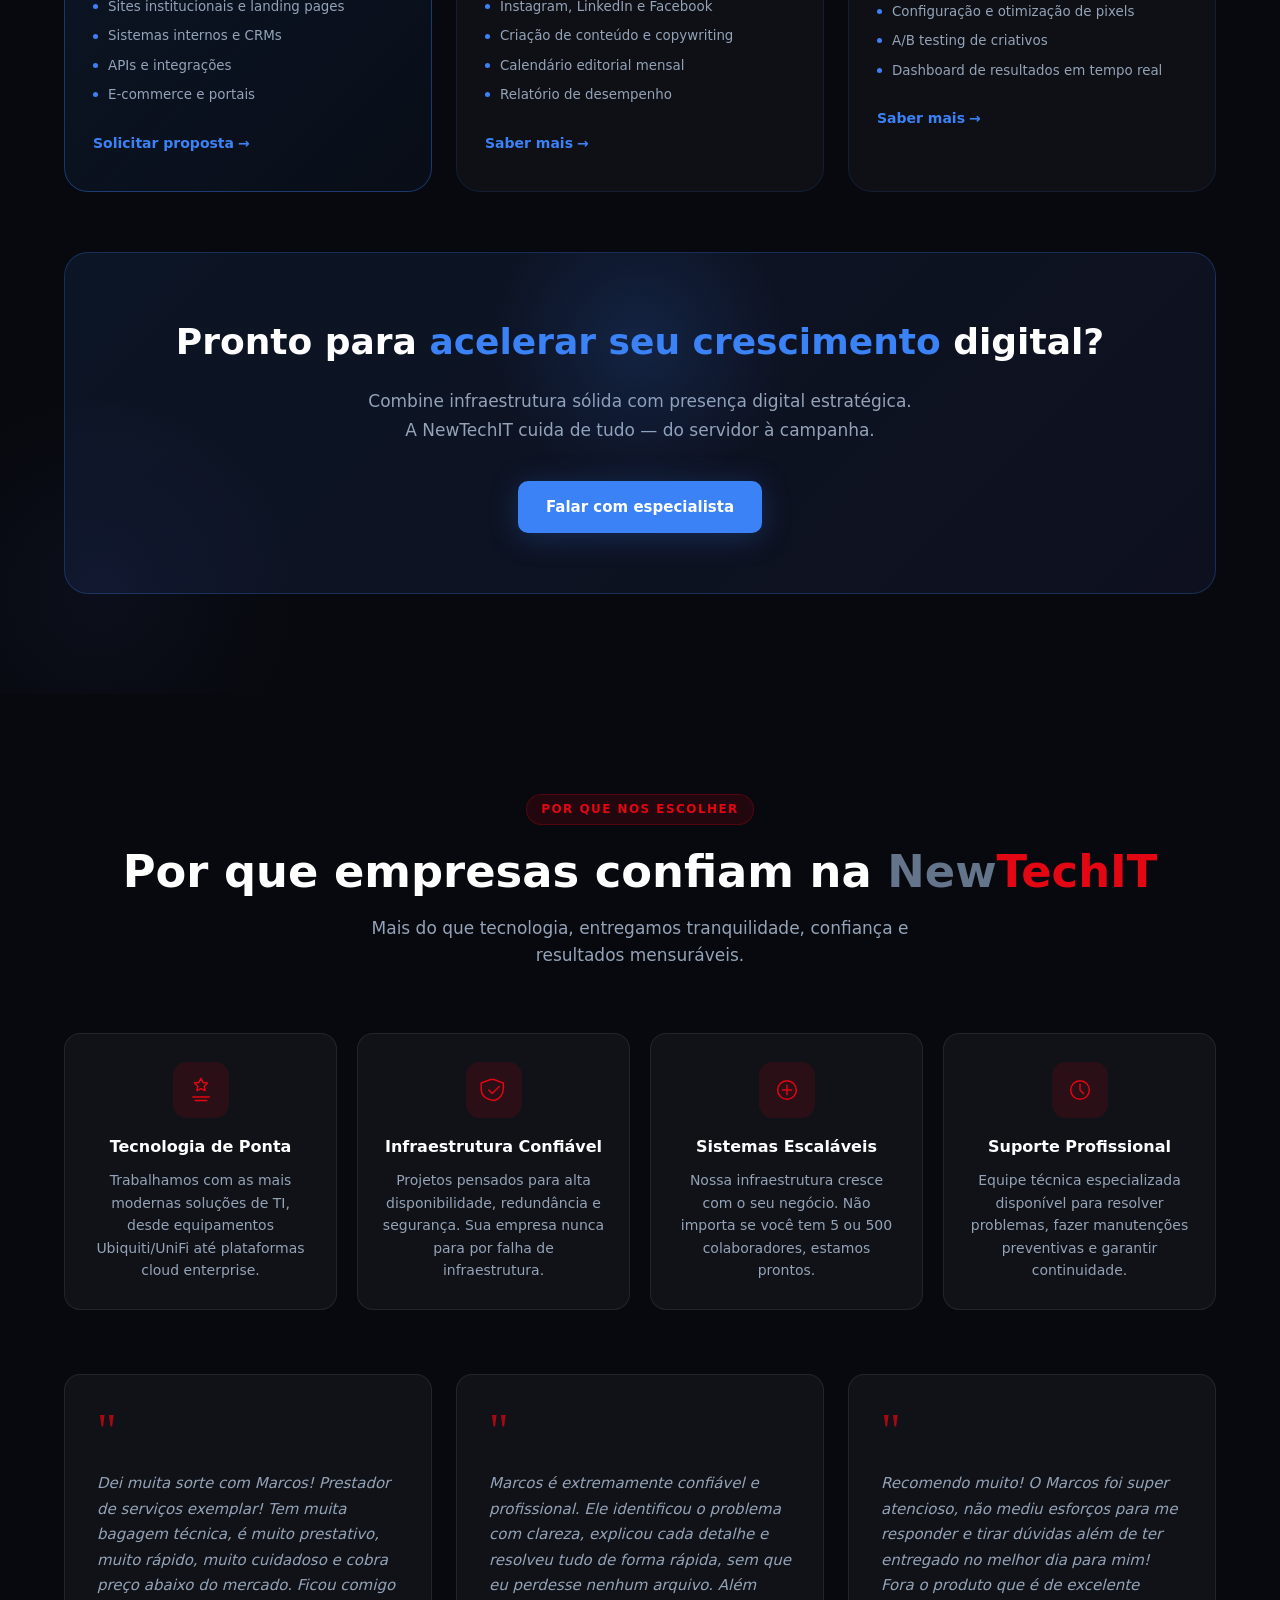
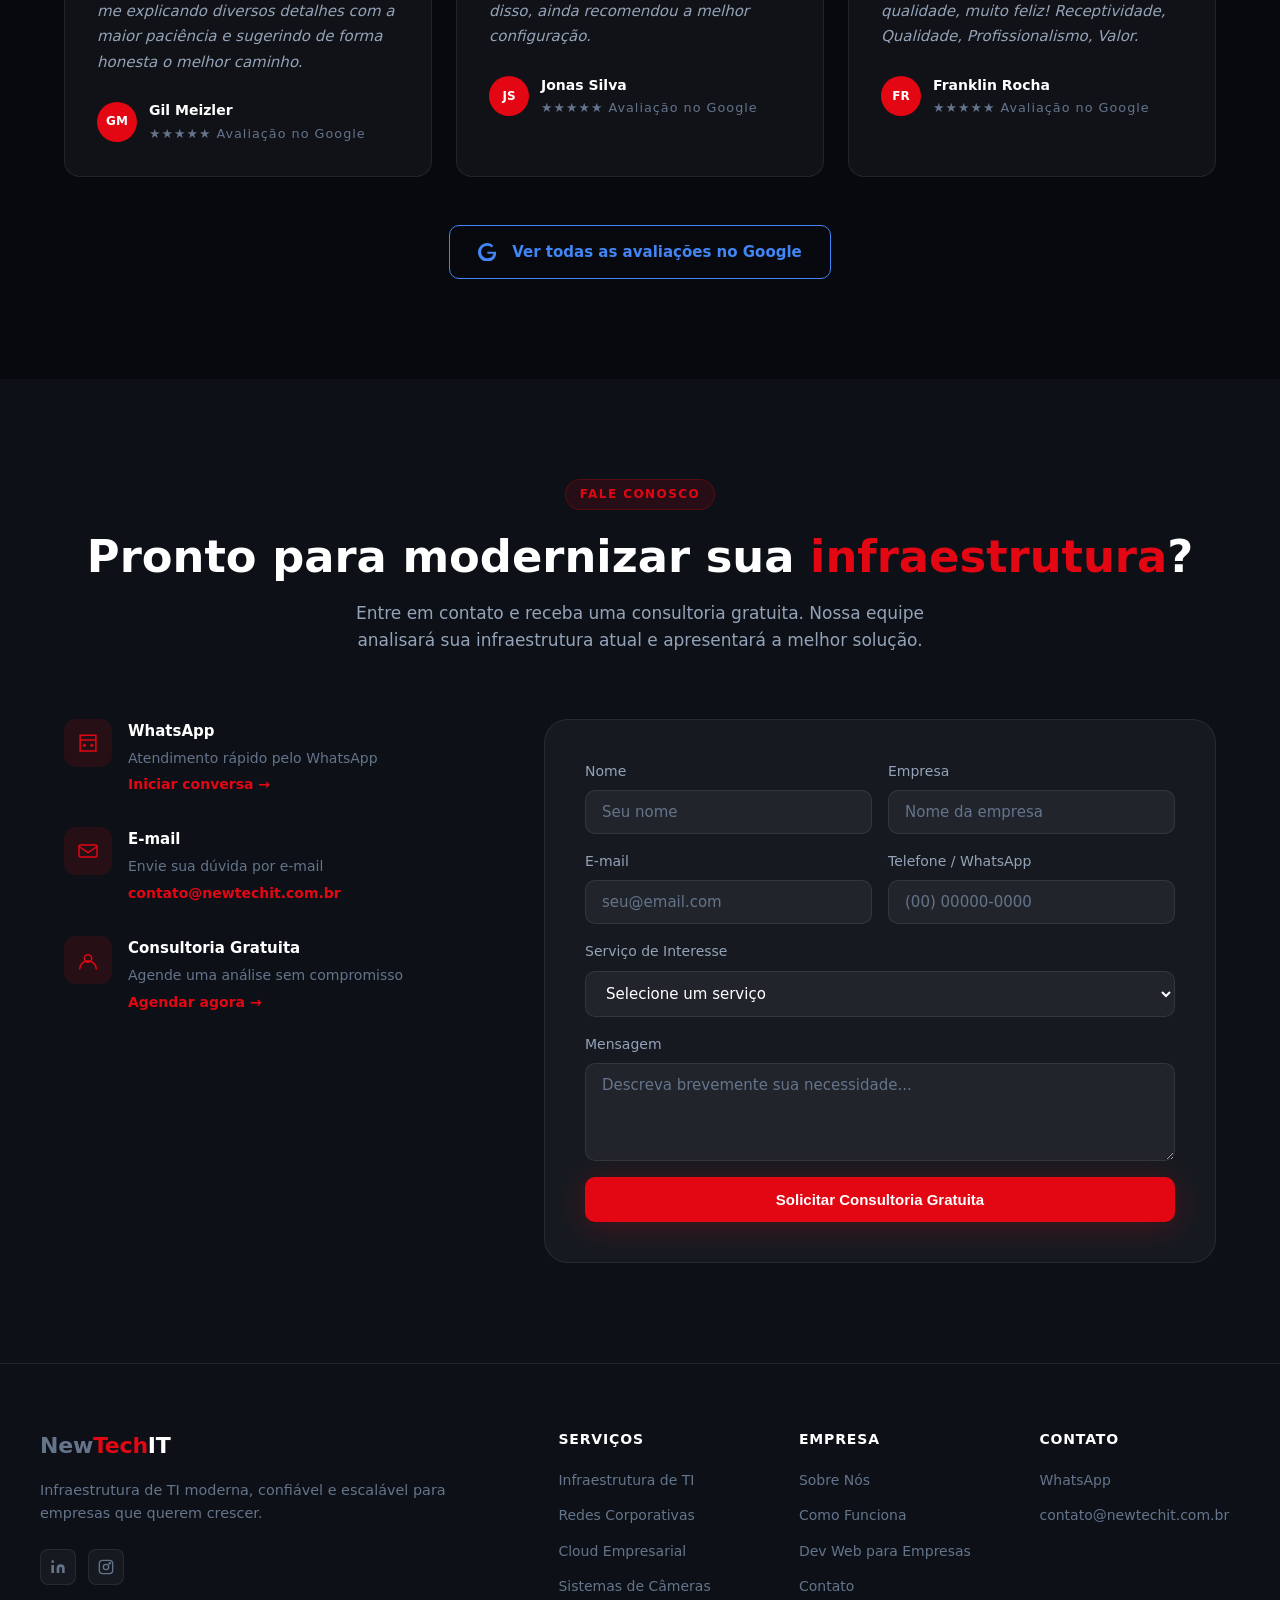
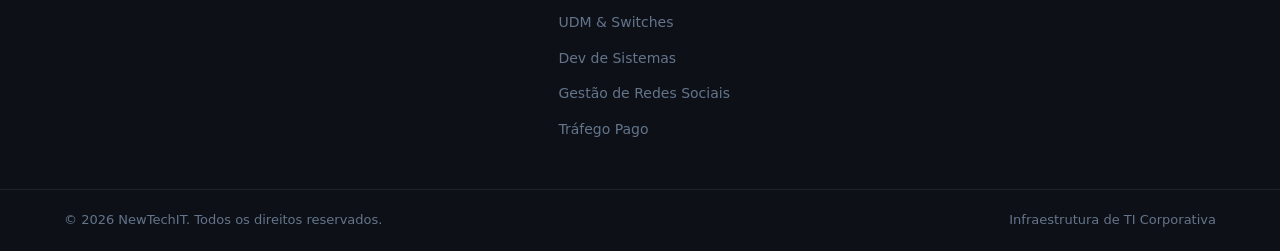
==== commit 15854749: "Route CFTV/Câmeras inquiries exclusively to 11973963787 via site and CRM" ====
--- a/index.html
+++ b/index.html
@@ -241,7 +241,7 @@
           <h3>Sistemas de Câmeras</h3>
           <p>Instalação de câmeras de segurança IP com monitoramento remoto, gravação em nuvem e integração com o
             sistema de TI da empresa.</p>
-          <a href="#contact" class="card-link">Saber mais <span>→</span></a>
+          <a href="https://wa.me/5511973963787?text=Ol%C3%A1%2C%20gostaria%20de%20saber%20mais%20sobre%20a%20instala%C3%A7%C3%A3o%20de%20Sistemas%20de%20C%C3%A2meras%20e%20CFTV" target="_blank" rel="noopener" class="card-link">Saber mais <span>→</span></a>
         </div>
 
         <div class="service-card" data-delay="400">
@@ -964,10 +964,10 @@
             <textarea id="message" name="message" rows="4"
               placeholder="Descreva brevemente sua necessidade..."></textarea>
           </div>
-          <a href="https://wa.me/5511992864902" target="_blank" rel="noopener" class="btn btn-primary btn-full"
+          <button type="submit" class="btn btn-primary btn-full"
             id="submitBtn"
-            style="text-decoration:none; display:flex; justify-content:center; align-items:center;">Solicitar
-            Consultoria Gratuita</a>
+            style="display:flex; justify-content:center; align-items:center; cursor:pointer;">Solicitar
+            Consultoria Gratuita</button>
           <div class="form-success" id="formSuccess">
             <span>✓</span> Mensagem enviada! Entraremos em contato em breve.
           </div>
